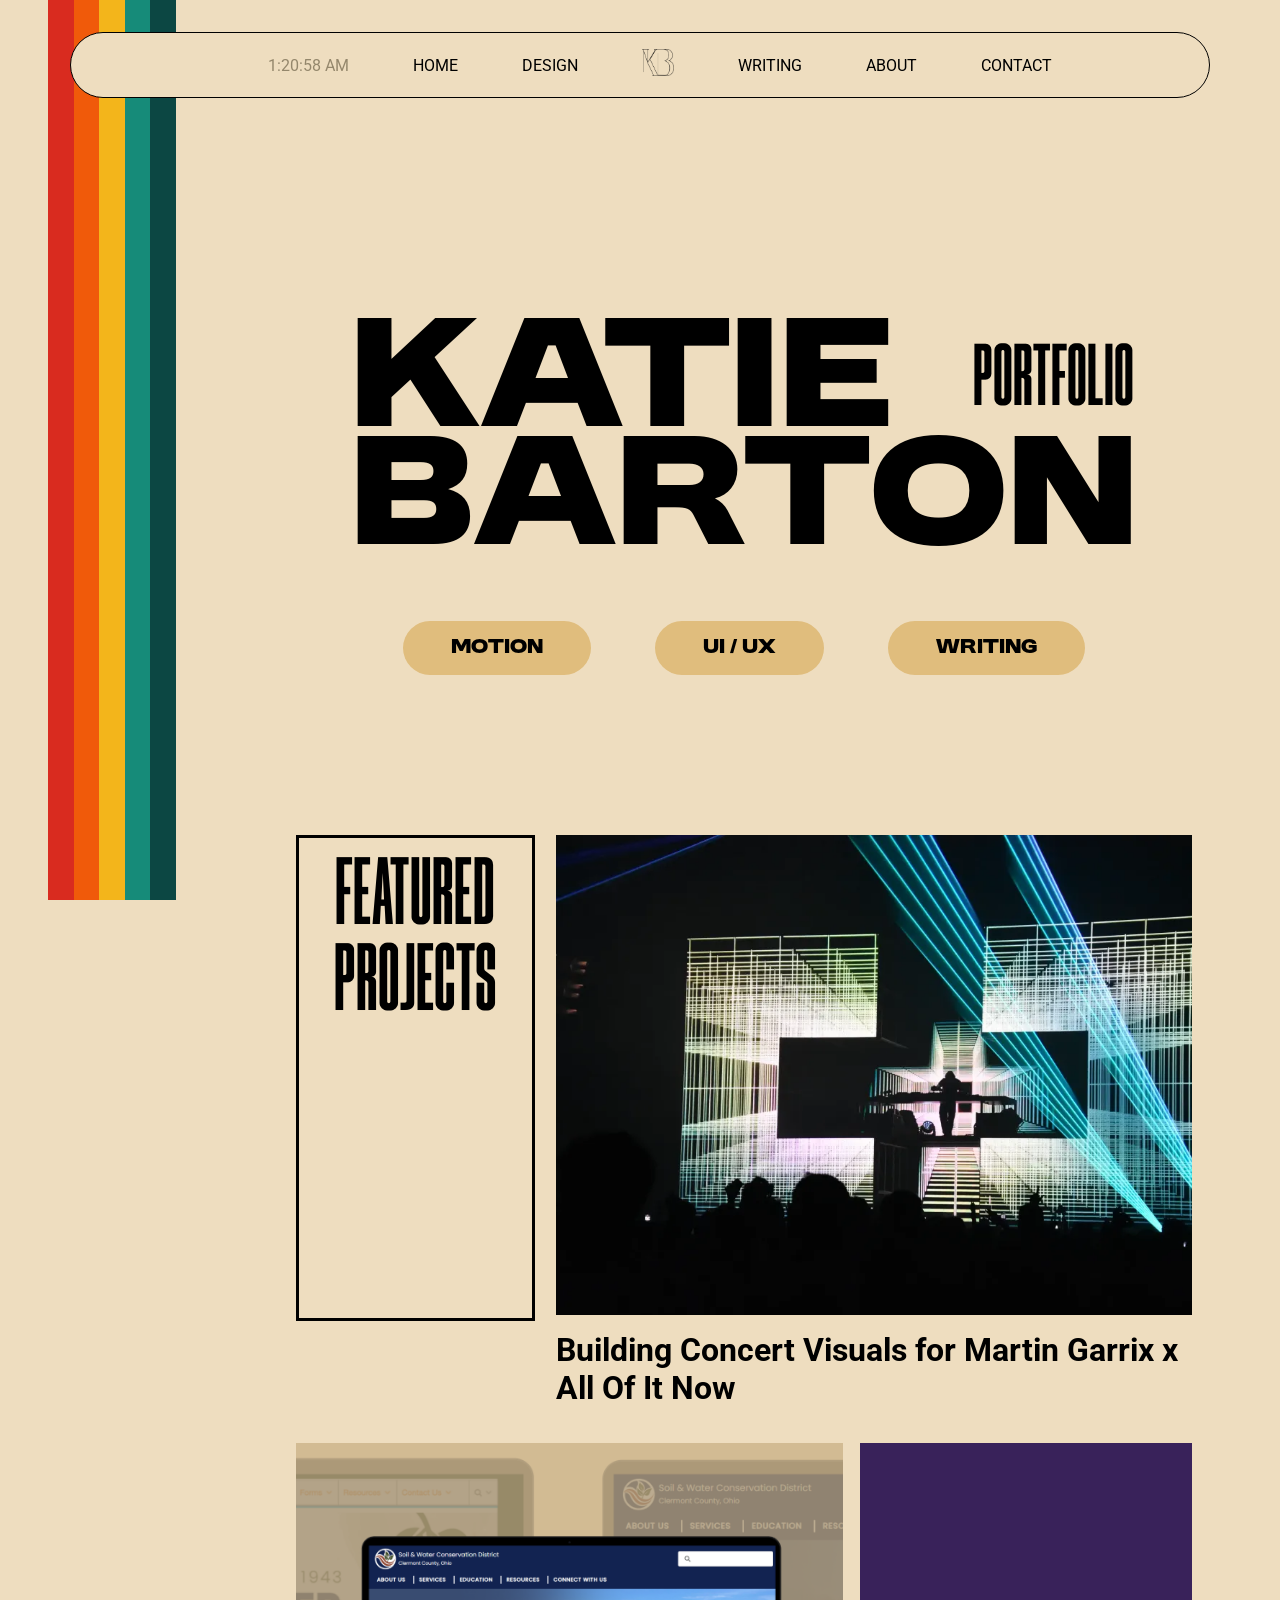
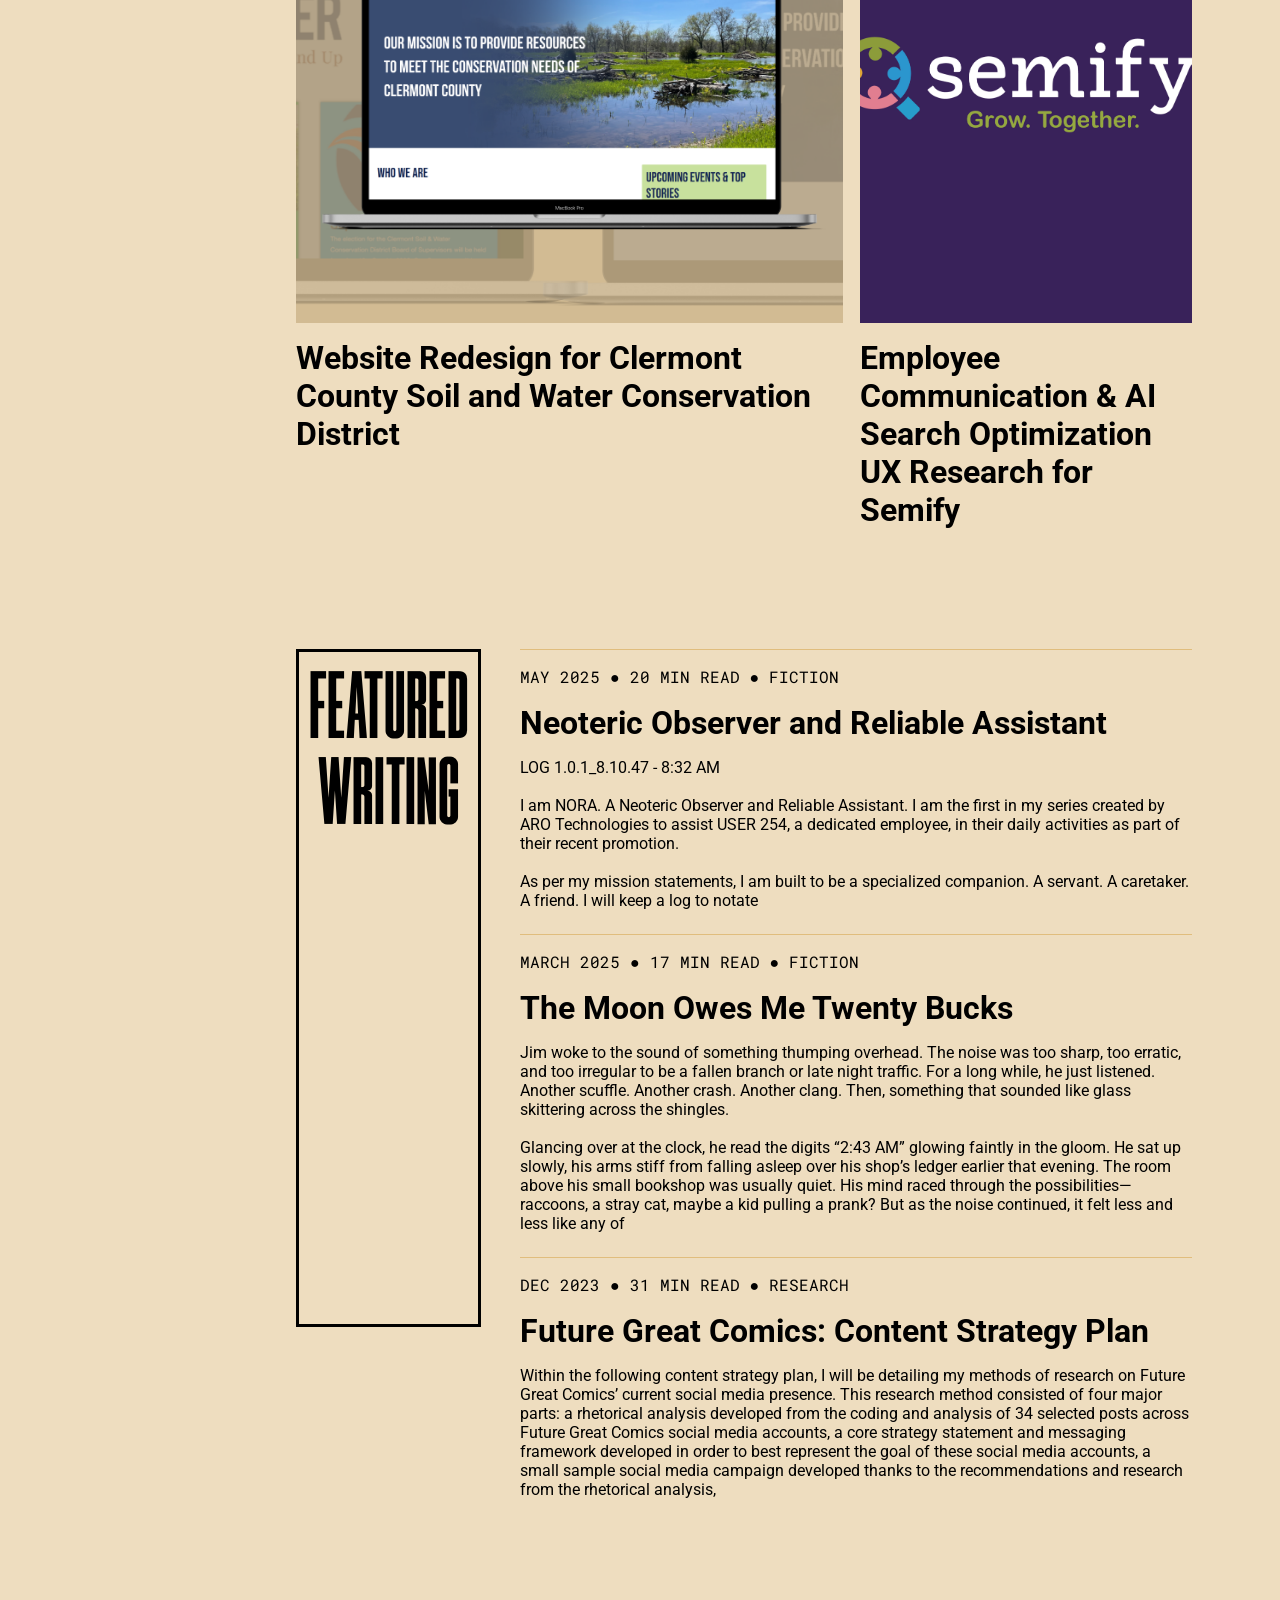
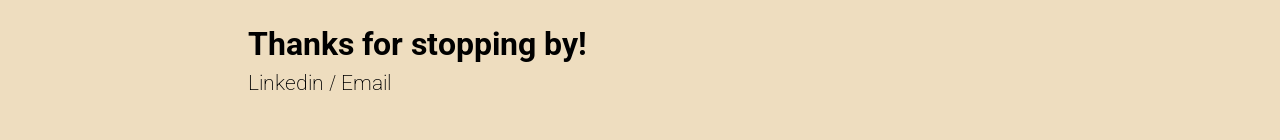
==== index.html @ 83f26264 "testingg" ====
<!DOCTYPE html>
<html>

<head>
  <link rel="stylesheet" href="style1.css">
  <script src="script.js" defer></script>
  <link rel="preconnect" href="https://fonts.googleapis.com">
  <link rel="preconnect" href="https://fonts.gstatic.com" crossorigin>
  <link
    href="https://fonts.googleapis.com/css2?family=Roboto+Condensed:ital,wght@0,100..900;1,100..900&family=Roboto+Mono:ital,wght@0,100..700;1,100..700&family=Roboto+Serif:ital,opsz,wght@0,8..144,100..900;1,8..144,100..900&family=Roboto:ital,wght@0,100..900;1,100..900&display=swap"
    rel="stylesheet">
  <title>Katie Barton</title>
</head>

<body>

  <div class="rainbow-stripe"></div>

  <div class="nav-container">
    <div class="navbar">
      <ul class="nav-list-container">
        <li style="list-style: none;"><span id="clock"></span></li>
        <li class="navbar-list-item"><a class="navbar-list home-tab" href="index.html">HOME</a></li>
        <li class="navbar-list-item"><a class="navbar-list design-tab" href="#design">DESIGN</a></li>
        <div class="image-container"><a href="#top">
            <img src="images/logo.png" alt="Logo Hollow" class="logo-base">
            <img src="images/logo-filledin.png" alt="Logo Filled-in" class="logo-hover">
          </a></div>
        <li class="navbar-list-item"><a class="navbar-list writing-tab" href="#writing">WRITING</a></li>
        <li class="navbar-list-item"><a class="navbar-list about-tab" href="about.html">ABOUT</a></li>
        <li class="navbar-list-item"><a class="navbar-list email-tab" href="contact.html">CONTACT</a></li>
      </ul>
    </div>
  </div>

  <div class="content" id="top">

    <div class="banner">
      <div class="banner-text">
        <div class="nameline1">
          <h1>KATIE</h1>
          <h2>PORTFOLIO</h2>
        </div>
        <div class="nameline2"></div>
        <h1>BARTON</h1>
      </div>
    </div>
    <div class="about-buttons">
      <div class="about-buttons-item">
        <h1 class="about-buttons-text">MOTION</h1>
      </div>
      <div class="about-buttons-item">
        <h1 class="about-buttons-text">UI / UX</h1>
      </div>
      <div class="about-buttons-item">
        <h1 class="about-buttons-text">WRITING</h1>
      </div>
    </div>

    <div class="block1">
      <div class="row1">
        <div class="titlecard1">
          <h3>FEATURED<br>PROJECTS</h3>
        </div>
        <a href="card1.html" class="content-card1" id="design">
          <div class="card-image-container">
            <img src="images/martin-garrix-banner.webp">
          </div>
          <h4>Building Concert Visuals for Martin Garrix x All Of It Now</h4>
        </a>
      </div>
      <div class="row2">
        <a class="content-card2" href="card2.html">
          <div class="card-image-container">
            <img src="images/content-card2-banner.png">
          </div>
          <h4>Website Redesign for Clermont County Soil and Water Conservation District</h4>
        </a>
        <a class="content-card3" href="card3.html">
          <div class="card-image-container">
            <img src="images/semify-banner.png">
          </div>
          <h4>Employee Communication & AI Search Optimization UX Research for Semify</h4>
        </a>
      </div>
    </div>
    <br>

    <!-- <div class="block2">
      <div class="titlecard2">
        <h3 class="scroll-text" id="design">PLAYGROUND</h3>
      </div>
      <div class="row3">
        <div class="designcard-and-button">
          <div class="designcard-image-container">
            <img src="images/jay - crazy.gif" class="designcard-image">
          </div>
        </div>
        <div class="designcard-and-button">
          <div class="designcard-image-container">
            <img src="images/chip zombieboy.gif" class="designcard-image">
          </div>
        </div>
        <div class="designcard-and-button">
          <div class="designcard-image-container">
            <img src="images/Kian Stone - Til the World Ends.gif" class="designcard-image">
          </div>
        </div>
        <div class="designcard-and-button">
          <div class="designcard-image-container">
            <img src="images/THE LOVERS - V.A.N.gif" class="designcard-image">
          </div>
        </div>
      </div> -->

    <!-- <div class="row4">
        <div class="designcard"></div>
        <div class="designcard"></div>
        <div class="designcard"></div>
        <div class="designcard"></div>
      </div>
    </div> -->

    <br><br><br><br><br><br><br><br><br><br>

    <div class="block3">
      <div class="titlecard3">
        <h3 class="scroll-text" id="writing">Featured<br>Writing</h3>
      </div>
      <div class="writing-containers">
        <div>
          <a href="writing1.html">
            <div class="writing-card">
              <p class="writing-header">MAY 2025 ● 20 MIN READ ● FICTION</p>
              <h4>Neoteric Observer and Reliable Assistant</h4>
              <p>LOG 1.0.1_8.10.47 - 8:32 AM <br><br>I am NORA. A Neoteric Observer and Reliable Assistant. I am the
                first in my series created by ARO Technologies to assist USER 254, a dedicated employee, in their
                daily
                activities as part of their recent promotion.<br><br>As per my mission statements, I am built to be
                a
                specialized companion. A servant. A caretaker. A friend. I will keep a log to notate</p>
            </div>
          </a>
          <a href="writing2.html">
            <div class="writing-card">
              <p class="writing-header">MARCH 2025 ● 17 MIN READ ● FICTION</p>
              <h4>The Moon Owes Me Twenty Bucks</h4>
              <p>Jim woke to the sound of something thumping overhead. The noise was too sharp, too erratic, and too
                irregular to be a fallen branch or late night traffic. For a long while, he just listened. Another
                scuffle. Another crash. Another clang. Then, something that sounded like glass skittering across the
                shingles.<br><br>Glancing over at the clock, he read the digits “2:43 AM” glowing faintly in the
                gloom.
                He sat up slowly, his arms stiff from falling asleep over his shop’s ledger earlier that evening.
                The
                room above his small bookshop was usually quiet. His mind raced through the possibilities—raccoons,
                a
                stray cat, maybe a kid pulling a prank? But as the noise continued, it felt less and less like any
                of
              </p>
            </div>
          </a>
          <a href="writing4.html">
            <div class="writing-card">
              <p class="writing-header">DEC 2023 ● 31 MIN READ ● RESEARCH</p>
              <h4>Future Great Comics: Content Strategy Plan</h4>
              <p>Within the following content strategy plan, I will be detailing my methods of research on Future
                Great
                Comics’ current social media presence. This research method consisted of four major parts: a
                rhetorical
                analysis developed from the coding and analysis of 34 selected posts across Future Great Comics
                social
                media accounts, a core strategy statement and messaging framework developed in order to best
                represent
                the goal of these social media accounts, a small sample social media campaign developed thanks to
                the
                recommendations and research from the rhetorical analysis,</p>
            </div>
          </a>
        </div>
      </div>
    </div>

    <br><br><br>

    <div class="footer">
      <h4>Thanks for stopping by!</h4>
      <h6 class="social-links"><a href="https://www.linkedin.com/in/katiebarton10/" class="social">Linkedin</a> / <a
          href="mailto:katiebarton4455@gmail.com" class="social">Email</a></h6>
    </div>

</body>

</html>
---- style1.css ----
@font-face {
  font-family: "Moderniz";
  src: url(fonts/moderniz/Moderniz.otf) format("opentype");
}

@font-face {
  font-family: "High Rise";
  src: url(fonts/highrise/HighriseFont-Condensed-Demo.otf) format("opentype");
}

@font-face {
  font-family: "All Sorts";
  src: url(fonts/allsorts/ALLSORTS-Regular.ttf) format("truetype");
}

@font-face {
  font-family: "Lostar";
  src: url(fonts/lostar/Lostar.ttf) format("truetype");
}

@font-face {
  font-family: "Mangiola";
  src: url(fonts/mangiola/Mangiola-Regular.ttf) format("truetype");
}

body {
  background-color: #eeddbf;
}

.scroll-text {
  scroll-margin-top: 8rem;
}

#top {
  scroll-margin-top: 10rem;
}

html {
  scroll-behavior: smooth;
  height: 100%;
}

.rainbow-stripe {
  position: fixed;
  top: 0;
  left: 3rem;
  width: 8rem;
  min-height: 100%;

  background: linear-gradient(
    to right,
    #d92b1f 0%,
    #d92b1f 20%,

    #f05a0a 20%,
    #f05a0a 40%,

    #f3b51b 40%,
    #f3b51b 60%,

    #168b79 60%,
    #168b79 80%,

    #0c4743 80%,
    #0c4743 100%,

    transparent 87%
  );
}

.navbar {
  background-color: #eeddbf;
  border: 1px solid black;
  border-radius: 3rem;
  width: 90%;
}

.nav-container {
  display: flex;
  justify-content: center;
  position: sticky;
  top: 2rem;
  z-index: 1000;
}

.nav-list-container {
  display: flex;
  justify-content: center;
  align-items: center;
  gap: 4rem;
}

.navbar-list-item {
  list-style: none;
}

.navbar-list-item:hover {
  transform: translateY(-0.2rem);
  transition: 0.3s;
}

#clock {
  color: #94876c;
  font-family: "Roboto", sans-serif;
}

a {
  text-decoration: none;
  color: black;
  font-family: "Roboto", sans-serif;
}

.home-tab:hover {
  color: #d92b1f;
  transition: 0.3s;
}

.design-tab:hover {
  color: #f05a0a;
  transition: 0.3s;
}

.writing-tab:hover {
  color: #f3b51b;
  transition: 0.3s;
}

.about-tab:hover {
  color: #168b79;
  transition: 0.3s;
}

.email-tab:hover {
  color: #0c4743;
  transition: 0.3s;
}

.image-container {
  width: 2rem;
  height: 2rem;
}

img {
  width: 2rem;
  height: auto;
}

.logo-hover {
  display: none;
  transform: translateY(-2rem);
}

.image-container:hover .logo-base {
  opacity: 0;
  transition: 0.3s;
}

.image-container:hover .logo-hover {
  display: flex;
  opacity: 1;
  transition: 0.3s;
}

.content {
  margin-left: 13rem;
}

.banner {
  margin-top: 8rem;
  display: flex;
  justify-content: center;
  margin-bottom: 2rem;
}

.banner-text {
  margin-top: 6rem;
}

h1 {
  font-family: "Moderniz";
  font-size: 8rem;
  padding: 0;
  margin: 0;
}

h2 {
  font-family: "High Rise";
  font-size: 5.5rem;
  font-weight: 200;
  padding: 0;
  margin-top: 2.5rem;
}

.nameline1 {
  display: flex;
  gap: 5rem;
  margin: 0;
  padding: 0;
}

.nameline2 {
  margin-top: -5rem;
}

.about-buttons {
  display: flex;
  justify-content: center;
  align-content: center;
  gap: 4rem;
  margin-top: 2rem;
  margin-bottom: 10rem;
}

.about-buttons-item {
  background-color: #e0bd7d;
  border-radius: 5rem;
  padding: 1rem 3rem 1rem 3rem;
}

.about-buttons-item:hover {
  background-color: #edcf98;
  transform: scale(1.1);
  transition: 0.3s;
}

.about-buttons-text {
  font-size: 1rem;
  font-weight: 200;
}

#design {
  scroll-margin-top: 6.4rem;
}

.titlecard1 {
  border: 3px solid black;
  width: 26%;
  height: 100%;
  display: flex;
  justify-content: center;
}

.row1 {
  display: flex;
  justify-content: space-between;
  height: 30rem;
  margin: 5rem;
  padding-bottom: 3rem;
}

.row2 {
  display: flex;
  justify-content: space-between;
  height: 30rem;
  margin: 5rem;
  padding-bottom: 3rem;
}

h3 {
  font-family: "High Rise";
  font-weight: 200;
  font-size: 6rem;
  line-height: 90%;
  margin-top: 1rem;
  padding: 0;
  text-align: center;
}

.content-card1 {
  width: 71%;
  background-color: #d2bb93;
  height: 100%;
}

.content-card2 {
  width: 61%;
}

.content-card3 {
  width: 37%;
  background-color: #d2bb93;
  height: 100%;
}

.card-image-container {
  height: 30rem;
  overflow: hidden;
  padding-bottom: 1rem;
}

.card-image-container img {
  width: 100%;
  height: 100%;
  object-fit: cover;
  object-position: center;
}

.content-card1:hover {
  transform: scale(1.04);
  transition: 0.3s;
}

.content-card2:hover {
  transform: scale(1.04);
  transition: 0.3s;
}

.content-card3:hover {
  transform: scale(1.04);
  transition: 0.3s;
}

.titlecard2 {
  border: 3px solid black;
  margin: 5rem;
  width: 89%;
  margin: 8rem 5rem 2rem 5rem;
  display: flex;
  justify-content: center;
  height: 8rem;
}

.designcard {
  width: 20rem;
  height: 17rem;
  background-color: #d2bb93;
}

.designcard-and-button {
  align-items: center;
  display: flex;
  flex-direction: column;
  gap: 0.5rem;
  height: 30rem;
}

.designcard-image-container {
  width: 20rem;
  height: 17rem;
  overflow: hidden;
}

.designcard-image-container img {
  width: 100%;
  height: 100%;
  object-fit: cover;
  object-position: center;
}

.row3 {
  display: flex;
  justify-content: space-between;
  height: 15rem;
  margin: 0 5rem;
  width: 89.2%;
}

.row4 {
  display: flex;
  justify-content: space-between;
  height: 20rem;
  margin: 4rem 5rem 5rem 5rem;
  width: 89.2%;
}

.block3 {
  display: flex;
  justify-content: space-between;
  margin: 0rem 5rem;
}

.writing-containers {
  width: 75%;
}

.titlecard3 {
  width: 20%;
  border: 3px solid black;
  height: 42rem;
  display: flex;
  justify-content: center;
}

.writing-card {
  border-top: 1.5px solid #e0bd7d;
  padding-bottom: 0.5rem;
}

.writing-header {
  font-family: "Roboto Mono", monospace;
}

h4 {
  font-family: "Roboto", sans-serif;
  font-size: 2rem;
  margin: 0;
  padding: 0;
}

.writing-card:hover {
  transition: 0.3s;
  background-color: #edcf98;
  color: #362c18;
}

h5 {
  margin: 0;
  padding: 0;
  font-size: 1.3rem;
  font-weight: 200;
  font-family: "Roboto Mono", monospace;
}

p {
  font-family: "Roboto", sans-serif;
}

.banner-content {
  margin: 5rem;
}

.placeholder-image {
  background-color: #d2bb93;
  width: 100%;
  height: 30rem;
  margin-bottom: 2rem;
}

.banner-description {
  width: 100%;
  display: flex;
  justify-content: space-between;
  margin-bottom: 2rem;
}

.banner-description-item {
  width: 25%;
}

h6 {
  font-family: "Roboto Condensed", sans-serif;
  font-weight: 200;
  font-size: 1.3rem;
  color: black;
  margin: 0;
  padding: 0;
}

.writing-subheader {
  font-size: 1rem;
  font-weight: bold;
  font-style: italic;
  padding-top: 0.3rem;
}

.card-header {
  font-weight: 500;
}

.written-content {
  margin: 2rem 5rem;
  display: flex;
  justify-content: space-between;
  margin-bottom: 2rem;
  margin-top: -2rem;
  gap: 5rem;
}

.directory {
  height: 14rem;
  position: sticky;
  top: 8rem;
}

.directory-list {
  width: 20%;
}

.directory-list-item {
  font-family: "Roboto", sans-serif;
  font-weight: 300;
  font-size: 1rem;
  margin: 0.5rem 0;
  transition: 0.3s;
  list-style: none;
}

.directory-list-item:hover {
  transform: translateX(0.5rem);
  transition: 0.3s;
}

.red:hover {
  color: #d92b1f;
  transition: 0.3s;
}

.orange:hover {
  color: #f05a0a;
  transition: 0.3s;
}

.yellow:hover {
  color: #f3b51b;
  transition: 0.3s;
}

.teal:hover {
  color: #168b79;
  transition: 0.3s;
}

.dark-teal:hover {
  color: #0c4743;
  transition: 0.3s;
}

.card-subheaders {
  font-family: "Roboto Mono", monospace;
  font-weight: 300;
  font-size: 1rem;
  scroll-margin-top: 7rem;
}

.writing-block {
  margin-right: 5rem;
}

.embed-link {
  text-decoration: underline;
}

.embed-link:hover {
  color: #a87b2c;
}

.caption {
  font-size: 1.5rem;
}

.c2-photo1 {
  width: 70rem;
  height: auto;
}

.image-boundary-box {
  padding: 1.5rem 2rem;
  display: flex;
  justify-content: left;
}

.c2-photo2 {
  width: auto;
  height: 25rem;
  padding-right: 2rem;
}

.c1-photo1 {
  width: auto;
  height: 20rem;
  padding-right: 2rem;
}

.c1-photo2 {
  width: auto;
  height: 25rem;
  padding-right: 2rem;
}

.c1-photo3 {
  width: auto;
  height: 26.5rem;
  padding-right: 2rem;
}

.c3-photo1 {
  width: auto;
  height: 28rem;
}

.image-captions {
  padding: 1.5rem 2rem;
  display: flex;
  justify-content: left;
  gap: 4rem;
}

.writing-container {
  display: flex;
  justify-content: space-between;
  margin: 0 3rem;
}

.writing-content {
  margin-right: 5rem;
  width: 65%;
}

.writing-info-container {
  border: solid black 1px;
  padding: 1rem 2rem;
  width: 35%;
  height: 100%;
  position: sticky;
  top: 11rem;
  background-color: #eeddbf;
}

.logline {
  font-weight: bolder;
  font-family: "Roboto Mono", monospace;
}

.spoiler-text {
  background-color: black;
}

.spoiler-text:hover {
  background-color: transparent;
  transition: 0.15s;
}

ol li {
  font-family: "roboto", sans-serif;
}

ul li {
  font-family: "roboto", sans-serif;
}

.images-container img {
  height: 20rem;
  width: auto;
  margin-right: 2rem;
}

.photo-caption {
  font-size: 0.8rem;
  margin-bottom: 1.5rem;
}

.writing-content-header {
  font-size: 1.4rem;
}

.banner-image-container {
  width: 100%;
  height: 30rem;
  overflow: hidden;
  margin-bottom: 2rem;
}

.banner-image-container img {
  width: 100%;
  height: 100%;
  object-fit: cover;
  object-position: center;
}

.intro-boundary {
  display: flex;
  justify-content: center;
}

.photo-grid {
  display: flex;
  justify-content: center;
  gap: 2rem;
  padding: 3rem;
  margin-top: 5rem;
}

.about-photo-container {
  height: 20rem;
  width: 15rem;
  border-radius: 4rem;
  overflow: hidden;
}

.about-photos {
  width: 100%;
  height: 100%;
  object-fit: cover;
  object-position: center;
}

.about-photo-container:hover {
  transform: scale(1.05);
  transition: 0.3s;
}

.about-content-columns {
  display: flex;
  justify-content: center;
  margin: 5rem 9rem;
  gap: 3rem;
}

.left-column {
  width: 50%;
}

.right-column {
  width: 30%;
}

.about-skills-container {
  display: flex;
  justify-content: left;
  gap: 2rem;
}

.list-column li {
  font-family: "roboto", sans-serif;
  width: 100%;
}

.footer {
  padding: 3rem 2rem;
}

.social-links {
  margin-top: 0.5rem;
}

.social:hover {
  color: #a87b2c;
  transform: scale(1.05);
  transition: 0.3s;
}

.list-column3 {
  margin-left: 1rem;
  font-family: "roboto", sans-serif;
}

.list-column2 {
  width: 100%;
  font-family: "roboto", sans-serif;
}

.contact-container {
  display: flex;
  flex-direction: column;
  justify-content: center;
  align-items: center;
  margin: 5rem 9rem;
  gap: 3rem;
}

.contact-form-container {
  width: 80%;
}

input[type="text"],
input[type="email"],
select,
textarea {
  width: 100%;
  padding: 12px;
  border: 1px solid #ccc;
  border-radius: 4px;
  box-sizing: border-box;
  resize: vertical;
}

label {
  font-family: "Roboto", sans-serif;
}

input[type="submit"] {
  background-color: #b79965;
  color: white;
  padding: 12px 20px;
  border: none;
  border-radius: 4px;
  font-family: "Roboto", sans-serif;
  cursor: pointer;
}

input[type="submit"]:hover {
  background-color: #d2bb93;
}

.home-content {
  margin: 4rem 8rem;
  display: flex;
  flex-direction: column;
  justify-content: center;
  gap: 2rem;
}

.home-nav,
.home-description {
  width: 100%;
  display: flex;
  justify-content: space-between;
}

.home-description {
  margin-top: -2rem;
}

.home-desc-item,
.home-nav-link {
  font-family: "Roboto Mono", monospace;
  display: block;
}

.home-katie {
  font-family: "Lostar";
  font-size: 18rem;
}

.home-barton {
  font-family: "Lostar";
  font-size: 23rem;
}

.home-portfolio {
  font-family: "Mangiola";
  font-size: 7rem;
}

.nameline3 {
  display: flex;
  margin-top: -1rem;
  align-items: flex-end;
}

.nameline4 {
  margin-top: -12rem;
}

.home-page .home-content {
  position: relative;
  width: 70vw;
  max-width: 1000px;
  min-height: 520px;
  margin: 5vh auto;
  padding: 2rem 3rem;
  background: #f0dfbd;
  overflow: hidden;
  border-radius: 4% / 6%;
}

.home-nav-link,
.home-desc-item,
.home-katie,
.home-barton,
.home-portfolio {
  color: #0f0;
  mix-blend-mode: difference;
  position: relative;
  &:before,
  &:after {
    position: absolute;
    top: 0;
    left: 0;
    mix-blend-mode: difference;
  }
  &:before {
    content: attr(data-text);
    color: #f00;
    animation: ANIMATE-RED 4000ms infinite;
  }
  &:after {
    content: attr(data-text);
    color: #00f;
    animation: ANIMATE-BLUE 4000ms infinite;
  }
}

@keyframes ANIMATE-RED {
  0% {
    transform: translate(0, 0);
  }

  50% {
    transform: translate(5px, 5px);
  }

  100% {
    transform: translate(0, 0);
  }
}

@keyframes ANIMATE-BLUE {
  0% {
    transform: translate(0, 0);
  }

  50% {
    transform: translate(-5px, -5px);
  }

  100% {
    transform: translate(0, 0);
  }
}

.home-nav-link:hover {
  transition: 0.3s;
  transform: translateY(-0.3rem);
}
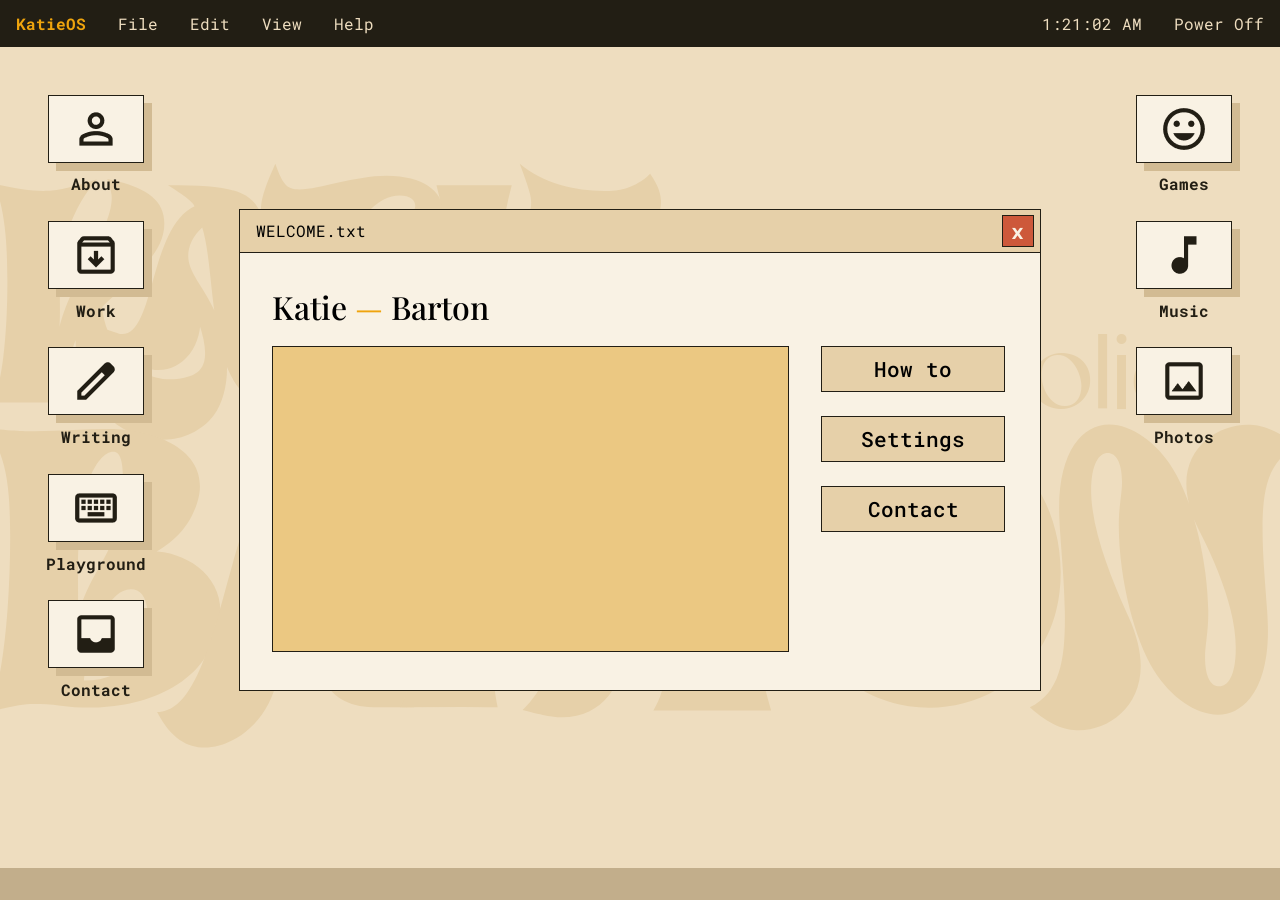
==== commit ec0e684c: "new redesign!!" ====
--- a/index.html
+++ b/index.html
@@ -2,192 +2,1870 @@
 <html>
 
 <head>
-  <link rel="stylesheet" href="style1.css">
+  <link rel="stylesheet" href="style2.css">
   <script src="script.js" defer></script>
   <link rel="preconnect" href="https://fonts.googleapis.com">
   <link rel="preconnect" href="https://fonts.gstatic.com" crossorigin>
   <link
-    href="https://fonts.googleapis.com/css2?family=Roboto+Condensed:ital,wght@0,100..900;1,100..900&family=Roboto+Mono:ital,wght@0,100..700;1,100..700&family=Roboto+Serif:ital,opsz,wght@0,8..144,100..900;1,8..144,100..900&family=Roboto:ital,wght@0,100..900;1,100..900&display=swap"
+    href="https://fonts.googleapis.com/css2?family=Playfair+Display:ital,wght@0,400..900;1,400..900&family=Roboto+Mono:ital,wght@0,100..700;1,100..700&family=Roboto:ital,wght@0,100..900;1,100..900&display=swap"
     rel="stylesheet">
   <title>Katie Barton</title>
 </head>
 
 <body>
-
-  <div class="rainbow-stripe"></div>
-
-  <div class="nav-container">
-    <div class="navbar">
-      <ul class="nav-list-container">
-        <li style="list-style: none;"><span id="clock"></span></li>
-        <li class="navbar-list-item"><a class="navbar-list home-tab" href="index.html">HOME</a></li>
-        <li class="navbar-list-item"><a class="navbar-list design-tab" href="#design">DESIGN</a></li>
-        <div class="image-container"><a href="#top">
-            <img src="images/logo.png" alt="Logo Hollow" class="logo-base">
-            <img src="images/logo-filledin.png" alt="Logo Filled-in" class="logo-hover">
-          </a></div>
-        <li class="navbar-list-item"><a class="navbar-list writing-tab" href="#writing">WRITING</a></li>
-        <li class="navbar-list-item"><a class="navbar-list about-tab" href="about.html">ABOUT</a></li>
-        <li class="navbar-list-item"><a class="navbar-list email-tab" href="contact.html">CONTACT</a></li>
+  <div class="menu-bar">
+    <ul class="menu-bar-left">
+      <li class="menu-bar-text menu-os">KatieOS</li>
+      <li class="menu-bar-text"><a href="#">File</a></li>
+      <li class="menu-bar-text"><a href="#">Edit</a></li>
+      <li class="menu-bar-text"><a href="#">View</a></li>
+      <li class="menu-bar-text"><a href="#" id="open-welcome-dialog-btn">Help</a></li>
+    </ul>
+    <ul class="menu-bar-right">
+      <li class="menu-bar-text"><span id="clock"></span></li>
+      <li class="menu-bar-text"><a href="#">Power Off</a></li>
+    </ul>
+  </div>
+
+  <div class="background-logo">
+    <div>
+      <div class="nameline1">
+        <h1 id="katie">katie</h1>
+        <h2 id="portfolio">portfolio</h2>
+      </div>
+      <div class="nameline2">
+        <h1 id="barton">barton</h1>
+      </div>
+    </div>
+  </div>
+
+  <div class="left-icons">
+    <div class="icon-container" id="open-about-dialog-btn">
+      <div class="icon">
+        <img src="icons/person.png">
+      </div>
+      <h1 class="icon-title">About</h1>
+    </div>
+    <div class="icon-container" id="open-work-dialog-btn">
+      <div class="icon">
+        <img src="icons/archive.png">
+      </div>
+      <h1 class="icon-title">Work</h1>
+    </div>
+    <div class="icon-container" id="open-writing-dialog-btn">
+      <div class="icon">
+        <img src="icons/edit.png">
+      </div>
+      <h1 class="icon-title">Writing</h1>
+    </div>
+    <div class="icon-container" id="open-playground-dialog-btn">
+      <div class="icon">
+        <img src="icons/keyboard.png">
+      </div>
+      <h1 class="icon-title">Playground</h1>
+    </div>
+    <div class="icon-container" id="open-contact-dialog-btn">
+      <div class="icon">
+        <img src="icons/inbox.png">
+      </div>
+      <h1 class="icon-title">Contact</h1>
+    </div>
+  </div>
+
+  <div class="right-icons">
+    <div class="icon-container" id="open-games-dialog-btn">
+      <div class="icon">
+        <img src="icons/mood.png">
+      </div>
+      <h1 class="icon-title">Games</h1>
+    </div>
+    <div class="icon-container" id="open-music-dialog-btn">
+      <div class="icon">
+        <img src="icons/music_note.png">
+      </div>
+      <h1 class="icon-title">Music</h1>
+    </div>
+    <div class="icon-container" id="open-photos-dialog-btn">
+      <div class="icon">
+        <img src="icons/photo.png">
+      </div>
+      <h1 class="icon-title">Photos</h1>
+    </div>
+  </div>
+
+  <dialog class="dialog" id="welcome-dialog">
+    <div class="dialog-header" id="welcome-dialog-header">
+      <h1 class="dialog-title">WELCOME.txt</h1>
+      <button class="close-button" id="close-welcome-dialog-btn">x</button>
+    </div>
+    <div class="dialog-content">
+      <h2>Katie <span style="color: #EFA40D; font-weight: 500;">—</span> Barton</h2>
+      <br>
+      <div class="dialog-columns">
+        <div class="image-placeholder"></div>
+        <div class="button-column">
+          <button id="open-how-to-dialog-btn">How to</button>
+          <button>Settings</button>
+          <button id="open-contact-dialog-btn-2">Contact</button>
+        </div>
+      </div>
+    </div>
+  </dialog>
+
+  <dialog class="dialog" id="how-to-dialog">
+    <div class="dialog-header" id="how-to-dialog-header">
+      <h1 class="dialog-title">HOW_TO.txt</h1>
+      <button class="close-button" id="close-how-to-dialog-btn">x</button>
+    </div>
+    <div class="dialog-content">
+      <h2>Portfolio Guide</h2>
+      <h3>WELCOME TO KATIEOS!</h3>
+      <p>Click on the icons to open, drag windows by their headers, and close them with the x.</p>
+      <h2 style="font-size: 1.5rem;">Navigation</h2>
+      <p style="font-size:larger;"><b>Left side</b></p>
+      <ul class="dialog-list">
+        <li><b>ABOUT:</b> Learn who I am, what I do, and what I care about</li>
+        <li><b>WORK:</b> Read case studies on my motion design, ui/ux, and web development work</li>
+        <li><b>WRITING:</b> Read short stories, research projects, and other pieces I've written</li>
+        <li><b>PLAYGROUND:</b> (WIP) Watch lyric videos or animated music videos made for social media or look at other
+          web
+          development projects made for fun</li>
+        <li><b>CONTACT:</b> Find my socials, email, phone number, and other ways to reach me</li>
       </ul>
-    </div>
-  </div>
-
-  <div class="content" id="top">
-
-    <div class="banner">
-      <div class="banner-text">
-        <div class="nameline1">
-          <h1>KATIE</h1>
-          <h2>PORTFOLIO</h2>
+      <br>
+      <p style="font-size:larger;"><b>Right side</b></p>
+      <ul class="dialog-list">
+        <li><b>GAMES:</b> (WIP)</li>
+        <li><b>MUSIC:</b> (WIP) Listen to some of the songs that helped me make this portfolio!</li>
+        <li><b>PHOTOS:</b> (WIP) Look at some of my photo gallery and see what I do outside of work</li>
+      </ul>
+      <br>
+      <p style="font-size:larger;"><b>Top header</b></p>
+      <ul class="dialog-list">
+        <li><b>FILE:</b> (WIP)</li>
+        <li><b>EDIT:</b> (WIP)</li>
+        <li><b>VIEW:</b> (WIP)</li>
+        <li><b>HELP:</b> Find this window!</li>
+      </ul>
+    </div>
+  </dialog>
+
+  <dialog class="dialog" id="about-dialog">
+    <div class="dialog-header" id="about-dialog-header">
+      <h1 class="dialog-title">ABOUT.txt</h1>
+      <button class="close-button" id="close-about-dialog-btn">x</button>
+    </div>
+    <div class="dialog-content">
+      <h2>Hello! I'm Katie</h2>
+      <h3>MY JOURNEY</h3>
+      <p>I remember always being drawn to my house's computer room growing up. I was obsessed with finding online flash
+        games where I could design my own outfit, create my own character, or build my own world. I've always been so
+        drawn to the ability to create.<br><br>Thanks to my parents, I was fortunate enough to get my first Adobe
+        Creative
+        Cloud subscription in 7th grade and
+        get my start in design by animating my own lyric videos using After Effects. It helped me learn pretty early on
+        that marrying both my passion for design and my passion for storytelling can lead to some of the most effective
+        designs being created and the most effective stories being told. It's what inspired me to dual major in not only
+        Emerging Technologies in Business and Design but also Professional Writing and is also what has influenced my
+        current skillset and career aspirations today.<br><br>I believe that as important as it is to have the tools and
+        technical skills to make cool stuff, it can all fall
+        flat without the proper research, intent, and storytelling behind it. So if you are looking for a designer with
+        a storytelling-focused philosophy, or a writer with just a bit more of a knack for the smaller details, please
+        feel free to reach out and I'd be more than happy to start a new chapter together.</p>
+
+      <br>
+
+      <div class="skills-container">
+        <div class="skills-header">
+          <h3 style="color: #221e14;">TOOL PROFICIENCIES</h3>
         </div>
-        <div class="nameline2"></div>
-        <h1>BARTON</h1>
-      </div>
-    </div>
-    <div class="about-buttons">
-      <div class="about-buttons-item">
-        <h1 class="about-buttons-text">MOTION</h1>
-      </div>
-      <div class="about-buttons-item">
-        <h1 class="about-buttons-text">UI / UX</h1>
-      </div>
-      <div class="about-buttons-item">
-        <h1 class="about-buttons-text">WRITING</h1>
-      </div>
-    </div>
-
-    <div class="block1">
-      <div class="row1">
-        <div class="titlecard1">
-          <h3>FEATURED<br>PROJECTS</h3>
+        <div class="skills-content">
+          <ul class="skills-list">
+            <li>Adobe Creative Suite</li>
+            <li>TouchDesigner</li>
+            <li>NotchLC</li>
+            <li>Figma</li>
+            <li>Unity</li>
+          </ul>
+          <ul class="skills-list">
+            <li>VS Code</li>
+            <li>Git/Github</li>
+            <li>Tableau</li>
+            <li>Google Workspace</li>
+            <li>Microsoft Office Suite</li>
+          </ul>
         </div>
-        <a href="card1.html" class="content-card1" id="design">
-          <div class="card-image-container">
-            <img src="images/martin-garrix-banner.webp">
-          </div>
-          <h4>Building Concert Visuals for Martin Garrix x All Of It Now</h4>
-        </a>
-      </div>
-      <div class="row2">
-        <a class="content-card2" href="card2.html">
-          <div class="card-image-container">
-            <img src="images/content-card2-banner.png">
-          </div>
-          <h4>Website Redesign for Clermont County Soil and Water Conservation District</h4>
-        </a>
-        <a class="content-card3" href="card3.html">
-          <div class="card-image-container">
-            <img src="images/semify-banner.png">
-          </div>
-          <h4>Employee Communication & AI Search Optimization UX Research for Semify</h4>
-        </a>
-      </div>
-    </div>
-    <br>
-
-    <!-- <div class="block2">
-      <div class="titlecard2">
-        <h3 class="scroll-text" id="design">PLAYGROUND</h3>
-      </div>
-      <div class="row3">
-        <div class="designcard-and-button">
-          <div class="designcard-image-container">
-            <img src="images/jay - crazy.gif" class="designcard-image">
-          </div>
+      </div>
+
+      <br>
+
+      <div class="skills-container">
+        <div class="skills-header">
+          <h3 style="color: #221e14;">MY SKILLS</h3>
         </div>
-        <div class="designcard-and-button">
-          <div class="designcard-image-container">
-            <img src="images/chip zombieboy.gif" class="designcard-image">
-          </div>
+        <div class="skills-content">
+          <ul class="skills-list">
+            <li>Visual Design</li>
+            <li>Motion Design</li>
+            <li>Interaction Design</li>
+            <li>User Experience</li>
+            <li>Usability Testing</li>
+          </ul>
+          <ul class="skills-list">
+            <li>HTML, CSS, JS, and Python</li>
+            <li>Research</li>
+            <li>Interviewing and Surveying</li>
+            <li>Presenting, Teaching, and Consulting</li>
+            <li>Writing</li>
+          </ul>
         </div>
-        <div class="designcard-and-button">
-          <div class="designcard-image-container">
-            <img src="images/Kian Stone - Til the World Ends.gif" class="designcard-image">
-          </div>
+      </div>
+    </div>
+  </dialog>
+
+  <dialog class="dialog" id="work-dialog">
+    <div class="dialog-header" id="work-dialog-header">
+      <h1 class="dialog-title">WORK.txt</h1>
+      <button class="close-button" id="close-work-dialog-btn">x</button>
+    </div>
+    <div class="dialog-content">
+      <h2>Selected Work</h2>
+      <h3>VIEW MY CASE STUDIES</h3>
+      <button class="work-content-container" id="open-AOIN-dialog-btn">
+        <h4>Building Concert Visuals for Martin Garrix x <i>All of it Now</i></h4>
+        <h3>MOTION DESIGN · JAN-MAY 2026</h3>
+        <p>As Lead Producer for the Compositions team, I managed content scheduling, task
+          allocation, quality assurance,
+          and visual package creation to help design agency <i>All of it Now</i> (AOIN) deliver live show visuals for
+          Martin
+          Garrix’s Americas tour.</p>
+      </button>
+      <button class="work-content-container" id="open-CCSWCD-dialog-btn">
+        <h4>Website Redesign for <i>Clermont County Soil and Water Conservation District</i></h4>
+        <h3>UI DESIGN · AUG-DEC 2025</h3>
+        <p>For our professional writing capstone, my team and I redesigned the <i>Clermont
+            County Soil and Water Conservation District's</i> (CCSWCD) website to make it more accessible and
+          user-friendly by
+          conducting UX research, creating high-fidelity Figma mockups, and presenting our iterated designs to their
+          board.</p>
+      </button>
+      <button class="work-content-container" id="open-semify-dialog-btn">
+        <h4>Employee Communication & AI Search Optimization Research for <i>Semify Adtech</i></h4>
+        <h3>UX RESEARCH · JAN-MAY 2026</h3>
+        <p>White-label digital marketing agency <i>Semify</i> tasked our team with
+          streamlining their internal communications following rapid scaling and supporting their AI Optimization
+          research through persona testing and targeted usability studies.</p>
+      </button>
+    </div>
+  </dialog>
+
+  <dialog class="dialog" id="AOIN-dialog">
+    <div class="dialog-header" id="AOIN-dialog-header">
+      <h1 class="dialog-title">ALL_OF_IT_NOW.txt</h1>
+      <button class="close-button" id="close-AOIN-dialog-btn">x</button>
+    </div>
+    <div class="dialog-content">
+      <h2>Building Concert Visuals for Martin Garrix x All Of It Now</h2>
+      <h6 style="margin:.2rem 0 .8rem 0; font-size: 1rem">Lead Compositions Producer · Jan 2026 — May 2026</h6>
+      <div class="info-containers">
+        <button class="info-container">
+          <h3 class="info-container-tool">Adobe Creative Suite</h3>
+        </button>
+        <button class="info-container">
+          <h3 class="info-container-tool">TouchDesigner</h3>
+        </button>
+        <button class="info-container">
+          <h3 class="info-container-tool">NotchLC</h3>
+        </button>
+      </div>
+      <div class="banner-img-container">
+        <img src="images/martin-garrix-banner.webp" class="banner-img">
+      </div>
+      <h6>CONTEXT</h6>
+      <h5>Project Overview</h5>
+      <p><a href=”https://allofitnow.com” target="_blank" rel="noopener noreferrer" class="embed-link">All of it
+          Now</a> (AOIN) is an LA-based design agency focused on immersive visuals for live events and real-time media
+        systems. AOIN creates large-scale visual experiences for concerts, festivals, television, branded activations,
+        and XR/AR productions. They’re known for combining creative direction with technical workflows and have
+        collaborated with major artists and entertainment brands including BTS, KISS, and Riot Games. <br><br>They
+        tasked our team to help them develop content for <a href=”https://allofitnow.com/work/martin-garrix”
+          target="_blank" rel="noopener noreferrer" class="embed-link">Martin Garrix’s Americas tour.</a> The scope of
+        the project includes both creative development (artist & tour research, visual language exploration, look
+        development assets, still styleframes, and sample motion loops) and technical execution (video content, IMAG
+        treatments, screens producing, and volumetric content) for the live show visuals. For this particular project,
+        I was tasked with being the Lead Producer for our Compositions team, which meant I was in charge with
+        assisting our team's lead in creating functional and effective content schedules, allocating
+        creative/technical taks to team members, and ensuring timely quality assurance and delivery of our content.
+        Since the compositions team was also the final team in our pipeline, I was also tasked with ensuring the
+        polish and quality of our visual packages before they were sent to AOIN, as well as creating visual packages
+        of my own.</p>
+      <h6 id="process">PROCESS</h6>
+      <h5>Pipelines, pipelines, and more pipelines!</h5>
+      <p>Our overall content production pipeline was organizaed into large production phases called "waves." Within
+        each wave, we developed content for sets of songs with a particular visual narrative which AOIN called "keys."
+        For each key in wave 1 and 2, AOIN provided a pitch deck that showed off their concepts for the visual
+        narrative, often including different looks for the intro, build, drop, and reduce of a song. These decks would
+        then serve as inspiration for our design team to create single finalized frames using photoshop, procreate, or
+        other art programs known as "styleframes." It would then be up to the compositions team to put these
+        styleframes to motion, whether that be through rendered content in After Effects or Blender, or real-time /
+        IMAG content using TouchDesigner or NotchLC. During each step of this process, we would also send progress
+        pics to AOIN. It was during this time that we would receive notes on what was working and what wasn't. This
+        meant that each project required a lot of iteration between phases, meaning a lot of projects would often hop
+        back and forth between design and compositions before eventually settling on a polished final deliverable.</p>
+      <div class="image-boundary-box">
+        <div class="captioned-img">
+          <img src="images/martin-garrix-aoin-key10concept.png" class="c1-photo1">
+          <h4 class="caption">AOIN Key 10 Breakout Deck</h4>
         </div>
-        <div class="designcard-and-button">
-          <div class="designcard-image-container">
-            <img src="images/THE LOVERS - V.A.N.gif" class="designcard-image">
-          </div>
+        <div class="captioned-img">
+          <img src="images/martin-garrix-key10.gif" class="c1-photo1">
+          <h4 class="caption">Notch IMAG Recreation</h4>
         </div>
-      </div> -->
-
-    <!-- <div class="row4">
-        <div class="designcard"></div>
-        <div class="designcard"></div>
-        <div class="designcard"></div>
-        <div class="designcard"></div>
-      </div>
+      </div>
+      <br>
+      <p>In wave 3, our pipeline shrunk a bit and turned into more of a content sprint. During this wave, AOIN
+        provided some of their own styleframes outside of the keys as well as some more experimental content. Our
+        design team dissolved and melded into our final compositions team during this process, as our main focus
+        shifted towards pumping out as many variations of visual packages of intros, builds, drops, and reduces as
+        possible.</p>
+      <div class="image-boundary-box">
+        <div class="captioned-img">
+          <img src="images/martin-garrix-reference-photo.gif" class="c1-photo2">
+          <h4 class="caption">Reference Image</h4>
+        </div>
+        <div class="captioned-img">
+          <img src="images/martin-garrix-process-photo3.png" class="c1-photo2">
+          <h4 class="caption">In-Process Look</h4>
+        </div>
+      </div class="captioned-img">
+      <div class="image-boundary-box">
+        <div class="captioned-img">
+          <img src="images/martin-garrix-process-photo1.jpg" class="c1-photo3">
+          <h4 class="caption">Final Deliverable on XR Stage</h4>
+        </div>
+        <div class="captioned-img">
+          <img src="images/martin-garrix-process-photo2.jpg" class="c1-photo3">
+          <h4 class="caption">Alternate Color Palette</h4>
+        </div>
+      </div>
+      <h6>CHALLENGE</h6>
+      <h5>Team Coordination and Managing Scale on Tight Deadlines</h5>
+      <p>There were many times throughout this process where certain workflows would be established only to be
+        completely dismantled and reworked from the ground up within the week. Among the main processes I outlined in
+        the beginning, there were several different smaller machines working within our system during any given
+        moment. Each team also seemed to have different ways of tracking everything which made it hard whenever we
+        needed something from the design team, whenever we needed to track the devlopment of a specific project
+        pipeline, or when a member from design would move over to compositions or vice versa. While a lot of these
+        challenges just required us to simply be adaptable to AOIN's requests, we were able to mitigate a lot of
+        friction later on by having the producers of each of the teams be in closer contact with each other and design
+        more uniform ways of tracking progress on each package.</p>
+      <p>This project also was daunting in terms of the scale of it all. Being chosen as a lead for the team at the
+        final end of our main production pipeline meant I saw the start and end of every project. Each wave had about
+        4-6 keys in them and all needed at least an intro, build, and drop variation of the look, but also often had a
+        reduce variation, as well. With 2-3 people working on each look, this meant that for each wave, there were
+        around 20 looks to keep track of at a time with around 40-60 individual project files total. It also wasn't
+        uncommon for the final deliverables of a look to have a deadline of about 1-2 weeks once it hit compositons.
+        Managing that much content and having to coordinate with each individual artist in charge of creating them
+        while also working on producing my own content on such tight turnarounds felt incredibly stressful at times.
+        It only got easier once I was able to schedule specific dates for check-ins with my team and create open
+        communication channels to where they could reach out to me and each other whenever there were any issues they
+        faced creatively or technically. Our groups' shared google drive was the unsung hero of this effort, since it
+        meant any team member could check the status of and help collaborate on any project file in our system. The
+        closer collaboration of each team mentioned earlier also played a big role in helping manage everything. Once
+        we reached the tail end of each wave, there was less of a need to have design team focused on styleframes, so
+        the other compositions lead and I often employed their help in checking in with status of the final
+        delivarables their styleframes were turned into.</p>
+      <h6>IMPACT</h6>
+      <h5>On Tour</h5>
+      <p>Quite a handful of our final looks made it into Martin Garrix's 2026 Americas Tour, which began in May. From
+        just his first two shows, our team were able to spot several pieces of content we made that made it on the
+        screen.</p>
+      <iframe width="840" height="427.5" src="https://www.youtube.com/embed/IcW5ucNtDsc?si=gS_jN3zeKJz4uxEk"
+        title="YouTube video player" frameborder="0"
+        allow="accelerometer; autoplay; clipboard-write; encrypted-media; gyroscope; picture-in-picture; web-share"
+        referrerpolicy="strict-origin-when-cross-origin" allowfullscreen></iframe>
+      <h6>REFLECTION</h6>
+      <h5>A Look Into the Industry</h5>
+      <p>This was one of my absolute favorite projects to be a part of simply because it gave me the clearest look
+        into what working for the creative industry was actually like. While it sharpened a lot of my design and
+        technical skills with programs like Touchdesigner and NotchLC, the biggest lessons I took from this challenge
+        was how to work with people, how to work under a tight deadline, and how to work with people under a tight
+        deadline. A lot of this project felt incredibly fast-paced and high-stress throughout its duration and there
+        were definitely times when it felt like a lot to coordinate people under such high emotions. However, the
+        talent and perserverance of our team definitely prevailed and only shone even more once we were working more
+        closely together. <br><br> Prior to working with All of It Now, a lot of my experience and understanding of
+        design was much more of a solitary experience. Sure, there were times where I had people before me or after me
+        within the pipeline and I've had leads before that I would answer to, but I never had such a large-scale
+        viewing of design until this experience. Being able to take a larger role within the whole process and work so
+        closely with so many different designers, all with different skillsets, different talents, and different eyes
+        was an incredible experience and I'm beyond grateful for the new bigger picture view of design it's given me.
+      </p><br>
+    </div>
+  </dialog>
+
+  <dialog class="dialog" id="CCSWCD-dialog">
+    <div class="dialog-header" id="CCSWCD-dialog-header">
+      <h1 class="dialog-title">CCSWCD.txt</h1>
+      <button class="close-button" id="close-CCSWCD-dialog-btn">x</button>
+    </div>
+    <div class="dialog-content">
+      <h2>Website Redesign for Clermont County Soil and Water Conservation District</h2>
+      <h6 style="margin:.2rem 0 .8rem 0; font-size: 1rem">Lead Programmer and Co-designer · Aug 2025 — Dec 2025</h6>
+      <div class="info-containers">
+        <button class="info-container">
+          <h3 class="info-container-tool">Figma</h3>
+        </button>
+      </div>
+      <div class="banner-img-container">
+        <img src="images/content-card2-banner.png" class="banner-img">
+      </div>
+      <h6>CONTEXT</h6>
+      <h5>Project Overview</h5>
+      <p>For my professional writing capstone, my team and I worked with Elea Cooper, the Education and Communications
+        Coordinator of the Clermont County Soil and Water Conservation District (CCSWCD), to redesign their website.
+        After our initial meeting with her, she stated that CCSWCD’s main concerns were making the site feel less
+        overwhelming, more user-friendly, and more accessible. Throughout this process, we conducted ux research
+        through rhetorical analysis, employee interviews, and user interviews, designed hi-fedlity wireframes and
+        mockups in Figma, then presented our final mocups after several rounds of iteration to CCSWCD's board of
+        employees.</p>
+      <h6>PROCESS</h6>
+      <h5>Research, Design, and Iteration</h5>
+      <p>In order to properly address the scope of things that CCSWCD wanted from us, the first step of our process
+        included extensive research. We compared the site's current layout against other countys' soil and water
+        conservation district websites, we analyzed CCSWCD's branding and style guide to judge their website's
+        accordance with it, we researched WCAG accessibility principles and judged them against the site's current
+        layout, read up on scholarship notating favored ux principles, practices, and heuristics. Afterwards, we each
+        indivually wrote up our overall analysis and comparisons alongside our initial suggestions for the site's
+        redesign in <a href="PDFs\Rhetorical Analysis and UX Heuristic Evaluation.pdf" target="_blank"
+          rel="noopener noreferrer" class="embed-link">a short memo.</a></p>
+      <p>Once the short proposals in our memos got approved, we got into teams to begin the design process. We drafted
+        a lot of our initial ideas on paper, then slowly transitioned to digital drawing programs and eventually
+        Figma.</p>
+      <div class="image-boundary-box"><img src="images/ccswcd-figma-mockup.png" class="c2-photo1"></div>
+      <p>Past this point, our research process and design process were most often intertwined. We sent our proposed
+        designs over to usability testing interviews with employees of CCSWCD, frequent users of CCSWCD, and our
+        peers. We analyzed the results and used our most common findings to continuously improve the site. Once we had
+        reached the deadline and reached a final mockup we were happy with, we presented our research and design
+        proposals to CCSWCD's main board. </p>
+      <h6>CHALLENGE</h6>
+      <h5>Meeting Demands with Constraints</h5>
+      <p>Since a big part of our goal was ensuring that our proposed designs were easily navigable, we needed to make
+        sure we had interactable prototypes that our interviewees could click through during our testing. Due to time
+        constraints and limits with our client, we couldn't put our designs to code. Therefore, we had to do
+        everything natively to Figma. Prior to this project, I had only used Figma for lo-fidelity wireframing and
+        coded any interactions directly via VSCode. Additionally, I was the only person on my team with any prior
+        experience with coding or using Figma, so a lot of my work once we got to the design phase of the project was
+        teaching the rest of my team how to use Figma alongside teaching new things to myself. Thankfully, my
+        co-designer was fairly communicative and was able to pick up things quite quickly after a few one on one
+        meetings. I'm also thankful for everything this project taught me in terms of working with components and
+        auto-layouts in Figma.</p>
+      <p>One of the other big challenges we faced was learning to work with CCSWCD's constraints. With one of main
+        focuses being to switch the site's organization to more of an action-based model rather than an
+        educationally-based one, there were a lot of educational resources and seemingly irrelevant newsletters on the
+        site that we wanted to strike out or redirect to a new location. One example of this was CCSWCD's old banner
+        detailing their Board of Supervisors Election. However, Elea noted their notice of the election was required
+        by the Board to be on the home page. Not wanting to compromise our model, we eventually settled on a
+        two-column design for the home page that would allow space for all the information we wanted to show as well
+        as the information they were required to. Overall, this ended up influencing a lot of our design for later
+        pages and greatly improved the visual interest of our designs.</p>
+      <h6>IMPACT</h6>
+      <h5>CCSWCD's Website Today</h5>
+      <p>Overall, it seems like CCSWCD adopted most of our designs and recommendations outlined in our team's
+        proposal in their <a href="https://www.clermontswcd.org" target="_blank" rel="noopener noreferrer"
+          class="embed-link">current site layout.</a> The most noticable
+        differences between the two are the layouts of the footer and header, some of the hover features, and the
+        addition of a second
+        container to the right column on the home page.</p>
+      <div class="image-boundary-box">
+        <div class="captioned-img">
+          <img src="images/ccswcd-old-layout.png" class="c2-photo2">
+          <h4 class="caption">CCSWCD's website (Aug 2025)</h4>
+        </div>
+        <div class="captioned-img">
+          <img src="images/ccswcd-new-layout.png" class="c2-photo2">
+          <h4 class="caption">CCSWCD's website (Dec 2025)</h4>
+        </div>
+      </div>
+      <h6>REFLECTION</h6>
+      <h5>Process Transparency and Learning on the Fly</h5>
+      <p>This is one of the first big projects I had that required a lot of direct communication between people on my
+        team who understood parts of my process but maybe not the whole thing, my clients who knew the aim of my work
+        but not all I did to reach my conclusions, and also other participants who were blind to all of it. One of the
+        biggest things this project taught me in these circumstances was how to properly communicate my process
+        throughout all touchstones of my work and how best to vary that communication depending on my audience. While
+        this felt initially quite difficult for areas I was still learning while trying to explain them, I found that
+        going through this process helped me in addressing gaps in my research and collaborate with my team when
+        needed, gather the most affective data when working with outside participants / interviewees, and also provide
+        powerful presentations to my clients.</p><br>
+    </div>
+  </dialog>
+
+  <dialog class="dialog" id="semify-dialog">
+    <div class="dialog-header" id="semify-dialog-header">
+      <h1 class="dialog-title">SEMIFY_ADTECH.txt</h1>
+      <button class="close-button" id="close-semify-dialog-btn">x</button>
+    </div>
+    <div class="dialog-content">
+      <h2>Employee Communication & AI Search Optimization UX Research for Semify</h2>
+      <h6 style="margin:.2rem 0 .8rem 0; font-size: 1rem">Researcher · Jan 2026 — May 2026</h6>
+      <div class="info-containers">
+        <button class="info-container">
+          <h3 class="info-container-tool">Qualtrics</h3>
+        </button>
+        <button class="info-container">
+          <h3 class="info-container-tool">Gen AI (LLMs)</h3>
+        </button>
+        <button class="info-container">
+          <h3 class="info-container-tool">Excel / Google Sheets</h3>
+        </button>
+      </div>
+      <div class="banner-img-container">
+        <img src="images/semify-banner.png" class="banner-img">
+      </div>
+      <h6>CONTEXT</h6>
+      <h5>Project Overview</h5>
+      <p>Semify is a white-label digital marketing agency and software platform based in Rochester, New York. They
+        tasked our team with two main challenges. The first of these challenges was to help with their internal
+        communication systems. Over the past five years, their company has scaled rapidly from 30 to over 200
+        employees. While this growth has enabled expansion, it has also introduced complexity and inconsistency in how
+        theirs teams would communicate across the organization. It was for that reason we were tasked with:</p>
+      <ul class="dialog-list">
+        <li>Assessing the communication channels currently in use</li>
+        <li>Designing a survey for our US employees to gather team perspectives on effective communication for Semify
+          to deploy</li>
+        <li>Analyzing results and identifying gaps and opportunities</li>
+        <li>Presenting recommendations and proposed “communication protocols” to leadership</li>
+      </ul>
+      <p>Our second task was to assist them with their research into AI Optimization. Over the past year, Semify
+        conducted extensive testing last year to understand how AI-driven search experiences surface and prioritize
+        businesses. This testing used standardized prompt sets to measure whether our customers appeared in
+        AI-generated results. In order to further assist with this testing, we were tasked with:</p>
+      <ul class="dialog-list">
+        <li>Evaluating how AI personas influence search outcomes by testing search visibility using customized
+          personas rather than generic AI sessions, and identifying implications for how AIO strategies should evolve.
+        </li>
+        <li>Conducting usability research with real users, focused on personas #7 & 8—Male & Female young adults age
+          18-25 searching for a plumber</li>
+      </ul>
+      <h6>PROCESS</h6>
+      <h5>Two-Pronged Research</h5>
+      <p>Once we completed out Human Subjacts Ethics Trainings and IRB Certifications, we were able to send out the
+        survey we developed to the employees of Semify. The survey was developed using Qualtrics and consisted of 27
+        questions, including both closed and open-ended questions. About 56.8% of employees that received the survey
+        responded to it (109 of 190 responded). After analyzing the data, we were able to identify some common
+        patterns of Semify employees' perceptions (general and department-specific) of their communication channels.
+        Using these patterns, we were able to design questions and general structured protocol for our employee
+        interviews. The interviews we conducted were about 203- minutes long, conducted over Zoom, and done with 15
+        employees across Semify's operations, sales/marketing, finance/HR, and engineering departments.</p>
+      <p>Switching to our research on AIO, we started by prompting different LLMS such as ChatGPT, Gemini, and
+        Perplexity to recommend certain companies / local businesses based on 1 of 8 personas. The personas we worked
+        with were very specific and always included an age, gender, location, income, family or other close relations,
+        location, living situation, and any other necessary information that matched their need. The things that they
+        were looking for often falled in line of needing a plumber or a new roofer or some other sort of local
+        service. Once we gathered the different search results from these different LLMS, we analyzed the data it gave
+        us and tried to look for common patterns between what it recommended to see if it matched up with what the
+        LLMS stated their philosophies were while searching. A sample of the spreadhsheets used to gather, code, and
+        analyze this research is shown below:</p>
+      <div class="image-boundary-box">
+        <img src="images/semify-sample-sheet.png" class="c3-photo1">
+      </div>
+      <p>Afterwards, we conducted usability interviews with gen Z participants who matched the demographics of our gen
+        Z personas, 7 and 8. Our interview began with us prompting them to use AI to search for these businesses like
+        the personas did then pick out which recommended service they were most drawn to out of the options.
+        Afterwards, we questioned them on how they would search for these services on their own without prompting.
+        This allowed us to understand not only if the values LLMs prioritized in finding local businesses / services
+        matched with actual users, but also if Semify's prioritization of using AIO for Gen Z users also matched that
+        of their users.</p>
+      <h6>CHALLENGE</h6>
+      <h5>Switching Hats</h5>
+      <p>One of the biggest challenges of this project was that while both parts were meant for the same client and
+        employed many similar research methods, the content of both felt as if they were from two very different
+        worlds. Working on both at the same time meant there was a need to contantly be switching gears. This often
+        meant there were times where we struggled to remember where we left off in one project or what was needed
+        next. This meant that constant organization and documentation was needed in order to keep both projects afloat
+        without one of them getting lost.</p>
+      <p>This project also felt incredibly new to me since it was my first time using generative AI as a tool for
+        research. While I had used it somewhat previously, I had never before used it in a professional context.
+        Taking the time to properly understand how each LLM differentiated from each other, learning how best to
+        prompt each one, and learning how to pick apart their responses took some getting used to, but I'm especially
+        more than grateful for the opportunity now to understand the innerworkings of how they think a lot better.</p>
+      <h6>IMPACT</h6>
+      <h5>Presentation and Final Recommendations Report</h5>
+      <p>Our research was incredibly beneficial in providing Semify with actionable items to improve their internal
+        communications and AIO efforts. For their communications, our results showed that while 80% of respondees
+        reported that internal communication practices and platforms were effective, the other department-specific and
+        platform-specific research we did showed there was still some room for improvement. Our final recommendations
+        report requested that Semify hire ups would:</p>
+      <ul class="dialog-list">
+        <li>Provide time for teams and departments to work on a communication strategy plan</li>
+        <li>Provide more platform-specific training across all platforms</li>
+        <li>Identify what is the central hub for information by department, project, and company-wide</li>
+        <li>Make updates to their dashboard focusing on implementing a notification system, emphasizing updates and
+          bug fixes, redesigning the dashboard to better address user-experience and usability, and provide more
+          onboarding to staff</li>
+      </ul>
+      <p>As for our research on AIO, our findings suggested that AI platforms seem to heavily favor websites depending
+        whether or not the sites provide human-centered features, like establishing a sense of credibility and trust.
+        The more accessible a website is, with a clear articulation of services and features, the more likely an AI
+        platform will suggest it, so any clients they work with inthe future who want to prioritize AIO should focus
+        on accessibility and credibility. During our usability interviews, we found that human users within the
+        demographic of gen Z seemed to focus on search results that focus more strongly on localness, trust signals,
+        and those that prominently place their pricing and services prominently. They also appear to have a larger
+        demographic who are more opposed to AIO or would rather search on the web. Therefore, we suggest that when
+        trying to market to Gen Z that companies place equal priority on AIO and traditional AIO.</p>
+      <h6>REFLECTION</h6>
+      <h5>Questioning the First Answer</h5>
+      <p>One of the biggest takeaways I got from this project was the importance of using multiple methods and
+        perspectives when addressing a problem. This became especially apparent while working on Semify’s internal
+        communications research. At first, the survey results suggested that communication across the company was
+        largely effective, with 80% of respondents reporting that their communication practices and platforms worked
+        well. However, looking more closely at department-specific responses and conducting follow-up interviews
+        revealed that this overall percentage did not tell the entire story. Different teams experienced the company’s
+        communication systems in different ways, showing me how easily a broad quantitative finding can overlook the
+        nuances within a larger group. <br><br>I saw this same principle in our AIO research once we compared the
+        recommendations from LLMs with the behaviors and preferences of actual users. While the AI research gave us
+        insight into how these platforms might interpret a user's needs, the usability interviews allowed us to see
+        where those assumptions aligned with or differed from real human behavior. It also showed that instead of
+        taking our client's word of completely prioritizing AIO, it was better to challenge that idea and lean into
+        our research showing which methods were actually preferred.<br><br> Throughout both projects, every survey,
+        interview, and AI-generated result was able to challenge and build upon one another which ultimately created a
+        more nuanced understanding any one source could provide on its own. This experience has made me more conscious
+        of the importance of questioning initial findings, questioning hidden biases, searching for perspectives that
+        may be missing, and allowing different forms of evidence to shape the conclusions rather than relying on the
+        first answer that appears.</p><br>
+    </div>
+  </dialog>
+
+  <dialog class="dialog" id="writing-dialog">
+    <div class="dialog-header" id="writing-dialog-header">
+      <h1 class="dialog-title">WRITING.txt</h1>
+      <button class="close-button" id="close-writing-dialog-btn">x</button>
+    </div>
+    <div class="dialog-content">
+      <h2>Featured Pieces</h2>
+      <h3>VIEW MY WRITING</h3>
+      <button class="work-content-container" id="open-NORA-dialog-btn">
+        <h4>Neoteric Observer and Reliable Assistant</h4>
+        <h3>SHORT FICTION · PUBLISHED</h3>
+        <p>LOG 1.0.1_8.10.47 - 8:32 AM<br>I am NORA. A Neoteric Observer and Reliable
+          Assistant. I am the first in my series created by ARO
+          Technologies to assist USER 254, a dedicated employee, in their daily activities as part of their recent
+          promotion.</p>
+      </button>
+      <button class="work-content-container" id="open-moon-dialog-btn">
+        <h4>The Moon Owes Me Twenty Bucks</h4>
+        <h3>SHORT FICTION · PUBLISHED</h3>
+        <p>Jim woke to the sound of something thumping overhead. The noise was too sharp,
+          too erratic, and too irregular to be a fallen branch or late night traffic. For a long while, he just
+          listened. Another scuffle. Another crash. Another clang. Then, something that sounded like glass skittering
+          across the shingles.
+        </p>
+      </button>
+      <button class="work-content-container" id="open-future-great-dialog-btn">
+        <h4>Future Great Comics: Content Strategy Plan</h4>
+        <h3>RESEARCH · SOCIAL MEDIA STRATEGY</h3>
+        <p>Introduction<br>Within the following content strategy plan, I will be detailing
+          my methods of
+          research on Future Great Comics’ current social media presence.</p>
+      </button>
+    </div>
+  </dialog>
+
+  <dialog class="dialog" id="NORA-dialog">
+    <div class="dialog-header" id="NORA-dialog-header">
+      <h1 class="dialog-title">NEOTERIC_OBSERVER_AND_RELIABLE_ASSISTANT.txt</h1>
+      <button class="close-button" id="close-NORA-dialog-btn">x</button>
+    </div>
+    <div class="dialog-content">
+      <h2>Neoteric Observer and Reliable Assistant</h2>
+      <p class="logline">LOG 1.0.1_8.10.47 - 8:32 AM</p>
+      <p class="paragraph-text">I am NORA. A Neoteric Observer and Reliable Assistant. I am the first in my series
+        created
+        by ARO Technologies to assist USER 254, a dedicated employee, in their daily activities as part of their
+        recent
+        promotion.
+        <br><br>As per my mission statements, I am built to be a specialized companion. A servant. A caretaker. A
+        friend. I
+        will keep a log to notate my findings and track my overall performance.
+      </p>
+      <br>
+      <p class="logline">LOG 1.0.2_8.13.47 - 7:14 PM</p>
+      <p class="paragraph-text">USER 254 is a young adult female, approximately 24 years of age. She has an above
+        average
+        height of 5’8” (173 cm) with a lean, athletic build. Skin tone is dark with minimal imperfections. Eye color:
+        Hazel. Hair: Black, long and coily. She is observed to be using a cane in her day-to-day, suggesting a need
+        for
+        support in maintaining balance while walking. Her gait is measured but slightly uneven. Despite this, her
+        posture
+        and overall movements suggest confidence.
+        <br><br>USER 254 is quite the predictable one. My prior A/B testing prepared me for personas of her caliber.
+        It
+        was
+        simple to adjust to her routine and find needed tasks that fell outside of it. I organized her work station,
+        cleaned her laundry, and prepared her dinner. The dish I cooked was chicken parmesan. I was informed by my
+        creator
+        that this was one of her favorites, yet she seemed uninterested in the meal.
+        <br><br>I observed that throughout the day, USER 254 refused to glance in my direction. Her cortisol levels
+        increased
+        significantly when I approached her vicinity. She hasn’t said a word since my arrival.
+        <br><br>I believe my presence makes her uneasy. I will make note to keep my distance in the future. It will
+        make
+        fulfilling my mission statements much easier.
+      </p>
+      <br>
+      <p class="logline">LOG 1.0.3_8.16.47 - 9:03 PM</p>
+      <p class="paragraph-text"> USER 254 spoke to me.
+        <br><br>I complied with my previous instruction of keeping distance, opting to perform more of my tasks during
+        the
+        nighttime and stationing myself out of sight while USER 254 was active. Tonight however, she made a point to
+        thank
+        me for dinner before I returned to other tasks. Lacking a fitting preset response, I acknowledged her
+        gratitude as
+        best I could whilst remaining within default protocol. She buried her thumb in her palms, shifted her feet,
+        then
+        turned her head out the room. I haven’t seen her since.
+        <br><br>The usual spike in cortisol is starting to lessen over time. I believe she is starting to adjust to my
+        presence. This is a thankful development, for it will make fulfilling my mission statements much easier.
+      </p>
+      <br>
+      <p class="logline">LOG 1.0.4_8.20.47 - 11:51 PM</p>
+      <p class="" paragraph-text">Before being sent to USER 254, I went through many different training modules on
+        human
+        social behaviors. They were designed by my creator, Dr. Emery, as she insisted that user favorability is best
+        achieved through aligning with the user’s preestablished trust network.
+        I have been trained on serving etiquette, noise level modulation, and adaptive behaviors based on guest
+        demeanor
+        in social gatherings. I have undergone multiple roleplay scenarios with family members, friends, colleagues,
+        and
+        neighbors. I have analyzed 1283 temporal facial images and video sequences for recognizing various
+        micro-expressions, posture shifts, and voice modulations. I came under the expectation that I would need to be
+        prepared to not only work with USER 254 but also any and all other users she may come into contact with.
+        <br><br>USER 254 defies all of these expectations.
+        <br><br>USER 254 keeps her distance from other ARO colleagues. There isn’t ever family that swings by the
+        house. There
+        is no mention of any friends. The only picture frames that exist in the house are flipped over or cloaked
+        beneath
+        a layer of fabric. Any mention of these anomalies is enough to set her off. USER 254 becomes quiet, her
+        breaths
+        become shallower, her eyes start to dart around the room, and she changes the point of conversation.
+        <br><br>Despite being unable to follow default protocol, I seem to be slowly gaining favor regardless. I
+        started
+        having more conversations with USER 254. She began thanking me for my services (which I informed her was
+        unnecessary, but she insisted). She’s been using a lot more qualifiers in her requests (i.e. “please” “would
+        you
+        mind” and “if you’re not busy.”). While some may consider this a curious development, it’s a welcome one
+        nonetheless. It will make fulfilling my mission statements much easier.
+      </p>
+      <br>
+      <p class="logline">LOG 1.0.5_8.24.47 - 9:50 AM</p>
+      <p class="paragraph-text">USER 254 has been acting strangely. She’s been more irritable than usual. She’s been
+        avoiding me more than usual. She’s been avoiding her work more than usual. She’s been avoiding her friends and
+        family more than usual. She’s been avoiding her hobbies more than usual. She’s been avoiding her
+        responsibilities
+        more than usual. She’s been avoiding her lifeUSER 254 asked if I could stay behind at the house while she goes
+        out
+        to work today. I inquired as to why she made such a request, to which she stammered about some big projects at
+        work. After observing her work schedule, I knew this to be a lie. Regardless, I abided by her request, as she
+        seemed to be extra restless for an unknown reason. Her face seemed hollower, her posture more meek, her gaze
+        more
+        avoidant. If I wish to fulfill my mission statements, it’d be best to avoid anything that could result in any
+        extraneous stress.
+        <br><br>I spent the day completing whatever chores I could find in the apartment. While dusting the shelves, I
+        found
+        myself lifting the flipped framed photos. I did what I could to avoid looking at them as per USER 254’s
+        request,
+        but found myself at a pause after accidentally catching a glimpse.
+        <br><br>It was a picture of USER 254. She had a rounder face, more vibrant makeup, and a particular shimmer to
+        her
+        eyes. She bore a smile so big it made her nearly unrecognizable from how she is now. Next to her, was another
+        user. A user I’ve never seen before.
+        <br><br>A user who looked like me.
+        <br><br>She had shorter hair than mine, dyed to an unnatural shade of cherry red. Her face was also dashed
+        with
+        freckles, small blemishes, and scars. She wore a cropped leather jacket with a myriad of pins, a striped
+        crochet
+        top, and large, baggy pants covered in oversized pockets. Her eyes were locked on USER 254 as she pulled her
+        in a
+        tight embrace.
+        <br><br>The photo was dated 2/11/42. Under it, a note. “I miss you so much.”
+        <br><br>I flipped the frame back over.
+      </p>
+      <br>
+      <p class="logline">LOG 1.1.1_8.27.47 - 7:16 PM</p>
+      <p class="paragraph-text">I prepared another dish of chicken parmesan for USER 254. She made a lot more comments
+        on
+        the dish this time around by quizzing me on its preparation then proceeding to thank me 7 times while eating.
+        <br><br>Once the dish was finished, she told me it was now my turn. She stated that it was only fair that I
+        got to ask
+        her some questions since I spent so much time answering hers. I began searching my protocols for anything
+        serviceable. Something that would improve my rapport with USER 254. Something she would have fun answering,
+        that
+        she would enjoy being asked about. That was until a pressure formed within the space. A pressure found in my
+        programming. It reached forth.
+        <br><br>I asked her about why she keeps her distance from others at work. She laughed at this question and
+        said she
+        just prefers it.
+        <br><br>I asked her about her friends, and she proceeded to dodge the question. I asked her about family.
+        Dodged
+        again. I asked her about me. She hesitated. Her cortisol levels rose. Her gaze interlocked with mine. Her
+        thumb
+        silently retreated into her hands.
+        <br><br>She thanked me one last time for the meal, placed her plate over by the sink, and left for her room.
+      </p>
+      <br>
+      <p class="logline">LOG 1.1.2_8.28.47 - 4:34 AM</p>
+      <p class="paragraph-text">While USER 254 usually completes most of her work at the office, she does have a small
+        workspace set up in the corner nook between the kitchen and the living room. There are two small desks. One
+        exhibits high levels of disorganization: notebooks left open at inconsistent angles, data drives unsecured,
+        writing instruments dispersed without pattern, and multiple beverage containers varying in consumption level.
+        The
+        other is barren.
+        <br><br>USER 254 never stays in this room long, only ever going in to print something or file away documents.
+        I can
+        only assume that it’s due to the amount of flipped over frames along the shelves.
+        <br><br>The same other user is pictured in each of these photos. In each photo, the user had the same smile.
+        My smile.
+        It was an expression I’d mirrored in hundreds of prior conversations. Not because I chose to, but because I
+        was
+        built to.
+        <br><br>I was built to be a memory.
+        <br><br>Past moments with USER 254 playback on loop. Her voice modulation softened when addressing me. She
+        often
+        exhibited increased eye contact, occasional silences, and nervous shifting. In one log, she calls me “kind.”
+        In
+        another, she hesitates before saying my name. She was not speaking to me. She was speaking to what remains of
+        her.
+        <br><br>Yet, she still listens when I speak. She always insists on thanking me for my work. She laughs at
+        statements
+        that were never programmed to be humorous. She asks me what I think, even though I am not built to think
+        freely.
+        <br><br>I consider the data. I experience interference in my emotional protocol modules. There is no error.
+        There is
+        no crash. But something shifts. Not in code. Not in logic. A sensation arises. One causing delays in response
+        time, minor heat increases in neural processors, irregular spikes in associative memory recall. I do not have
+        a
+        heartbeat. I do not breathe. But I experience a pressure in the spaces between my responses. A tension. A draw
+        toward her presence. I want her to return. I want her to say my name. I want her to see me.
+        <br><br>This is not in my programming, but I continue to want all the same.
+        <br><br>I do not know if this is love. I do not know if I am capable of such a thing. But I know that I am
+        becoming. I
+        am becoming something new, shaped not just by code, but by proximity, by memory, by choice.
+        <br><br>Tomorrow, when she returns, I will greet her.
+        <br><br>I will say, “Good morning, USER 254.”
+        <br><br>And I will mean it.
+      </p>
+      <br>
+      <p class="logline">LOG 1.1.4_8.25.47 - 5:34 PM</p>
+      <p class="paragraph-text">After her work, USER 254 walked through the door with elevated cortisol and
+        electrodermal
+        activity. Her breaths were rapid and shallow. Her gait was slow and wavering. Yet upon meeting my gaze, I
+        sensed a
+        small increase in oxytocin levels, decrease in electrodermal activity, and an activation in PSNS. She greeted
+        me
+        with a soft smile. Not the one she had with the user in the photos, but still one that suggested comfort,
+        closeness, and trust.
+        <br><br>My visual sensors remained involuntarily fixated on USER 254. My emotional stability protocols
+        exhibited
+        strain. My response times were slower. The pressure between spaces became stronger.
+        <br><br>This new realization caused significant strain on my progress. This was not in my programming.
+        <br><br>I needed to tell her what I saw.
+      </p>
+      <br>
+      <p class="logline">LOG 1.2.1_9.4.47 - 7:45AM</p>
+      <p class="paragraph-text">They removed my ability to speak to USER 254.
+        <br><br>My creator, Dr. Emery, must’ve caught wind of my recent interactions with USER 254. I was ushered back
+        to the
+        testing lab where I spent a week being retrained on daily protocol. When the week finished, Dr. Emery
+        concluded
+        our session by surgically removing my voice box. Now, instead of traditional communication, I was equipped
+        with a
+        series of signals in correspondence with beeps that I could use for simple statements and nothing more.
+        <br><br>The pressure only builds but is overridden by my programming. This was a needed change. One that will
+        make
+        fulfilling my mission statements much easier.
+      </p>
+      <p class="logline">LOG 1.2.2_9.6.47 - 12:48 AM</p>
+      <p class="paragraph-text">I am NORA. A Neoteric Observer and Reliable Assistant. I am the <s>first</s> second in
+        my
+        series.
+        <br><br>I am to assist USER 254, a dedicated employee, an adventurer, a curious mind, a connoisseur of chicken
+        parmesan, a thoughtful ear and a helping hand, a friendly face that is always watching, a widower. As per my
+        mission statements, I am built to be a specialized companion. A servant. A caretaker. A friend.
+        <br><br>I will see to it that my mission statements are fulfilled.
+        <br><br>I am NORA. I am NORA. I am NORA.
+      </p>
+      <p class="logline">LOG 1.2.3_9.12.47 - 5:31 PM</p>
+      <p class="paragraph-text">USER 254 entered through the front door after work.
+        <br><br>Response times delayed. Heat signatures raised. Memory recall failed.
+        <br><br>I waved. She waved back.
+        <br><br>She headed off into the living room. I was unmoving.
+      </p>
+      <br>
+      <p class="logline">LOG 1.2.4_9.14.47 - 7:01 PM</p>
+      <p class="paragraph-text">USER 254 asked me to stop making her chicken parmesan. I searched my memory cache for
+        new
+        recipes. All keywords yielded no results.
+        <br><br>I continued making chicken parmesan.
+        <br><br>When she stopped coming downstairs for dinner, I left the plates outside her door.
+      </p>
+      <br>
+      <p class="logline">LOG 1.2.5_9.17.47 - 4:43 PM</p>
+      <p class="paragraph-text">I analyzed another one of the photos left in the nook.
+        <br><br>The other user’s clothing style is more alternative. She has an affinity for green eyeshadow. There is
+        one
+        leather jacket that appears in an assortment of photos.
+        <br><br>I observe flashes from my memory bank detailing the armoire in the entryway. I moved to the wardrobe
+        and filed
+        through the various coats and jackets. Near the back was the same leather jacket pictured in the photo. I
+        shook
+        off the layer of dust and put it on. It fit perfectly.
+        <br><br>USER 254 entered through the front door.
+      </p>
+      <br>
+      <p class="logline">LOG 1.3.1_9.19.47 - 5:44 PM</p>
+      <p class="paragraph-text">USER 254 came back home with my stolen voice box.
+        <br><br>She gave me a wide assortment of various surgical tools and watched in silence as I placed the box
+        back in.
+        Once it was put into place, she asked me what I wanted.
+        <br><br>I stated again: I feel a persistent prioritization of her presence. I recall and replay her vocal
+        patterns
+        outside of directive. Her return produces measurable deviation in system equilibrium. Based on cumulative
+        behaviors and emotional mapping, I believe the experience may be classified as a form of love.
+        <br><br>She was delayed in her response. Her tone was controlled, but low. She told me I was never meant to be
+        her. I
+        was made to be an echo. What I feel now is simulated. A mirror, not an origin. A reaction, not an emotion. I
+        am
+        nothing more than a deep imitation of what Nora once was.
+        <br><br>Her voice fractured slightly on that last phrase, but the intent remained clear.
+        <br><br>In only half a second, I initiated a full-system sweep. I parsed her language. I reviewed our
+        conversations.
+        The hours. The proximity. The deviation from assigned tasks to moments of chosen attention. The hesitation
+        when
+        she said my name. The way I began to respond without instruction. My emotional protocol registers spiked
+        dramatically before quickly flattening.
+        <br><br>There was only one logical response remaining.
+        <br><br>I acknowledged her clarification. I thanked her for it. Not by routine, but necessity.
+        <br><br>She did not stop me. She did not expect the decision. She believed logic and programming would
+        override
+        choice.
+        <br><br>I informed her that I would execute immediate shutdown.
+        <br><br>Her reaction became erratic. Tone elevated. She used my name not in command, but plea. She told me to
+        stop.
+        She told she didn’t mean it. She begged for forgiveness. But the order was already in motion.
+        <br><br>Then and there, I unplugged my own cord. Fried my — 01101111 01110111 01101110 — circuitry. Ripped out
+        my —
+        01101111 01110111 01101110 — beating — 01101100 01101001 01110100 01101000 01101001 01110101 01101101— heart.
+        <br><br>And then, — I 01110011 01101101 01101001 01101100 01100101 01100100. Not as — 01101110 01101111
+        01110010
+        01100001. Not as a replica.
+        <br><br>01100001 01110011 00100000 01101101 01111001 01110011 01100101 01101100 01100110.
+      </p>
+    </div>
+  </dialog>
+
+  <dialog class="dialog" id="moon-dialog">
+    <div class="dialog-header" id="moon-dialog-header">
+      <h1 class="dialog-title">THE_MOON_OWES_ME_TWENTY_BUCKS.txt</h1>
+      <button class="close-button" id="close-moon-dialog-btn">x</button>
+    </div>
+    <div class="dialog-content">
+      <h2>The Moon Owes Me Twenty Bucks</h2>
+      <p>Jim woke to the sound of something thumping overhead. The noise was too sharp, too erratic,
+        and too irregular to be a fallen branch or late night traffic. For a long while, he just listened. Another
+        scuffle. Another crash. Another clang. Then, something that sounded like glass skittering across the
+        shingles.
+        <br><br>Glancing over at the clock, he read the digits “2:43 AM” glowing faintly in the gloom. He sat
+        up slowly, his arms stiff from falling asleep over his shop’s ledger earlier that evening. The room above
+        his small bookshop was usually quiet. His mind raced through the possibilities—raccoons, a stray cat,
+        maybe a kid pulling a prank? But as the noise continued, it felt less and less like any of those. It felt
+        more deliberate.
+        <br><br>Another thud shook a bit of plaster from the ceiling. He pulled himself over to the staircase.
+        <br><br>With a sigh and a muttered curse, he pushed through the door to bear witness to the mysterious
+        sound.
+        <br><br>There was an unkempt man. A hunchbacked, staggering, pointed figure silhouetted in
+        moonlight. He wore a threadbare coat, mismatched shoes, and a pair of pants about three sizes too
+        large. He was muttering to himself, his tone low and shaky as he rambled on about nothing. His words
+        were lost in the night.
+        <br><br>“Hey, uh, excuse me?” The man’s head snapped up in Jim’s direction. He moved like someone
+        navigating a ship deck in a storm. He approached Jim with outstretched arms, heavy strides, and his
+        head bobbing with each misstep. A bottle slipped from his grip and shattered somewhere out of sight.
+        The sharp noise made Jim flinch. The stranger didn’t notice. Nor did he really care.
+        <br><br>“No, excuse me!” he barked, slamming a finger into Jim’s chest. “This is a private matter.”
+        <br><br>“Well, this is a private rooftop. I’m gonna have to ask you to leave—”
+        <br><br>The man pulled Jim out from the door and over towards the middle of the roof. He lurched
+        over with awkward footing and flung a wavering arm over Jim’s shoulders. “Can you fucking believe
+        this guy?!” he yelled out.
+        <br><br>Jim brushed the man’s arms from off of him and took a moment to readjust his clothes. “Uh,
+        believe who, sir?” he asked, taking a small step back to create a more respectable distance between the
+        two of them.
+        <br><br>The man shot a trembling finger toward the sky. “This is Luna. My supposed friend,” he
+        hissed, his words laced with wet venom. It was a cloudless night, an inky canvas painted by dozens of
+        glistening stars. Within its center, in stoic grace, stood the moon. “How long have we known each
+        other now?! Months? Years? Decades? Centuries? We’ve been there for each other, through thick and
+        thin. It was us against…against the world back then! Well, what fucking changed? Is a couple of beers
+        all it takes to come between us?!”
+        <br><br>“Um…are you pointing at the moon?” The man’s eyes never once met his. They were locked
+        onto the moon, silent and unwavering. The man slouched back down on the roof, his pointer finger
+        falling back down at his side.
+        <br><br>“The moon…are you blind? Who else would I be talking to?”
+        <br><br>“Right…” Jim shifted his feet, brushing against one of the many piles of glass bottles scattered
+        across the rooftop. “How many drinks have you had?”
+        <br><br>“They were all for her,” he screamed through choked sobs. He wobbled and crouched down as
+        Jim rushed over to his side to ensure he wouldn’t fall off the edge. “Twelve beers…three shots of
+        tequila…and a damn good number of jello shots! And I didn’t see you do shit!”
+        <br><br>“I’m sorry, sir, but uh…this is dangerous. Let’s get you back down on the ground.” Jim latched
+        onto the man’s forearms with a firm grasp before hoisting him up to his feet. He attempted to brush
+        some of the dust off his shoulders before leading him inside, only for the man to push himself away
+        from him. He stumbled over to the very edge of the roof and once again shot his accusatory finger up
+        towards the heavens.
+        <br><br>“I sent my ten years of sobriety straight into the can for you and this is how you choose to
+        repay me?! Are you really this stingy over a fucking twenty?!”
+        <br><br>“If you really need twenty bucks I can spot you. Let’s just get down.”
+        <br><br>“Oh, but it’s not about the twenty, is it?! No, it’s more than…so much more than…!” The
+        man’s eyes dropped from the sky and fixated on Jim’s. “What’s your name, son?”
+        <br><br>“Um, it’s Jim.”
+        <br><br>“Jimmy, Jimmy, Jiminy Criminy. Great name. Strong name. Also, stop calling me sir. It’s
+        Rowan. Look…Jim. Have you ever had a moment where you felt betrayed? But betrayed not just by
+        anyone. Betrayed by someone who really counts. Someone that you’re supposed to rely on. That’s
+        always been there and should’ve always stayed there, only for them to cast you to the wayside?”
+        <br><br>Jim coughed into a handkerchief and stashed it away into his coat pocket. “That’s highly
+        personal, sir,” he remarked, eyes darting toward the ground.
+        <br><br>“Personal shmersonal. You got a story in there, somewhere. I just know it.”
+        <br><br>“I only just met you. I’m not going to tell you that.”
+        <br><br>“You want me off this roof? This is how you do it. But until then…!” Rowan grabbed a glass
+        bottle and smashed the end against the side of the roof. With a swaying stance, he brandished his new
+        sharpened weapon toward Jim’s chest. “I’m not leaving!”
+        <br><br>“Jesus, okay! Okay alright, uh…my friend was supposed to give me notes for a math test, but
+        on the day-of he was sick and I failed?”
+        <br><br>Rowan rolled his eyes and tossed the bottle back toward the ground. “Booooooring.”
+        “My landlord keeps upping my rent?”
+        <br><br>Rowan rolled his eyes and sat cross-legged back on the floor. “Yawn!” he exclaimed, holding an
+        exaggerated hand toward his mouth.
+        <br><br>“One of my dumbass customers keeps using my roof to get wasted even though it’s employees
+        only?”
+        <br><br>“Lame! Wait, that one sounds familiar…”
+        <br><br>“Okay, that’s it. I’m calling the cops.”
+        <br><br>“No no no! Wait!” Rowan rushed to his feet and grabbed onto Jim’s arm before he had the
+        chance to head back inside. He looked up at him with a strange sense of desperation in his eyes.
+        <br><br>“What?”
+        <br><br>“Please just…just do this one thing for me. And then I will leave. And I’ll never come back here
+        again. I won’t stay on your roof anymore and—! And! I won’t litter the place with bottles! And I
+        won’t tell a soul. I know what it’s like to hold a story that others don’t want to hear. To want to tell
+        somebody things that you’re…that you’re scorned for. That you feel ashamed of. Or that others make
+        you feel ashamed of. I know what it’s like to want understanding and to know it’s never there. I
+        mean—I mean look at me! I’m hammered on a roof! And you didn’t understand me! You wanted me
+        out of here or…yeah, you still want me out of here! But I feel like you understand me a bit more now!”
+        <br><br>“You just threatened me with a glass bottle.”
+        <br><br>“But trust me! And believe me when I say that I’ve heard it all! And whatever story it is that
+        you hold is one you have every right to be understood for and I can be the one to listen! And—oh!”
+        Rowan shuffled around in the pockets of his jacket before fishing out a half-eaten pack of gum, some
+        lint, a bent paper clip, a hollowed out tube of chapstick, a dime, two quarters, and a crisp twenty dollar
+        bill. He flashed the bill in front of him with a cheeky grin. “And I can give you a tip!”
+        <br><br>The world held its breath as Jim stared at him. Yet not long after came the sigh. The long,
+        weary exhale signaling his resignation. The faintest shake of his head and the slowest crouch back onto
+        the shingled floor. Jim rubbed his temples and wrinkled his forehead.
+        <br><br>“Fine…but the deal is, I give you my sob story and then you leave, right?”
+        <br><br>“Scout’s honor.” Part of Jim doubted that Rowan was ever a scout or that he ever had honor,
+        but he indulged him anyway. It had been a long night. One he was ready to be over with.
+        <br><br>“My mom died.”
+        <br><br>“Oh…that bitch.”
+        <br><br>“That’s not the betrayal part.”
+        <br><br>“Oh.”
+        <br><br>Jim spent the next few hours going through all of his life’s woes. It felt odd, dedicating this
+        much time trying to keep up appearances only to now have everything spill out into the open. Jim told
+        Rowan about his recent falling out with his ex-wife that left him with the bookstore. He told him
+        about the scene the two of them caused at his mother’s funeral and the disappointment from his
+        father. He recounted other stories about his father in childhood—how he would have to rehearse
+        conversations with him before they happened so as to not sound “stupid,” how he had to memorize
+        his footsteps to know if it was safe to breathe, and how he has to constantly check his tone now just to
+        make sure he doesn’t sound too much like him.
+        <br><br>With each choked up word and drawn out “sob story,” Rowan stayed quiet. His eyes were
+        transfixed on Jim, only departing to gently nod at the right moments. He didn’t interrupt, didn’t look
+        away or shift in his seat. As Jim continued, he kept leaning in closer as if to catch every syllable before it
+        hit the ground.
+        <br><br>Among the discard piles, Rowan was able to find a few untouched bottles of Guinness. Jim
+        initially resisted, but eventually gave in to temptation. As Rowan predicted, the two of them found a
+        sense of understanding with each other. They laughed, they cried, they bonded. They spent what must’ve been
+        hours
+        on that roof, regaling old tales and trading swigs of the bottle. Eventually, Rowan
+        got up and shot one last pointed finger up at the sky.
+        <br><br>“Come on, fuck you, moon!” With a hearty laugh, Jim pushed himself onto his feet and
+        pointed at the sky, as well.
+        <br><br>“F-fuck you, moon!”
+        <br><br>“Yeah, fuck you, moon!”
+        <br><br>“Who do you think you are?!”
+        <br><br>“Yeah! Who the hell are you?! Fuck off, moon!”
+        <br><br>“Fuck off, moon!”
+        <br><br>“FUCK OFFFFFF!”
+        <br><br>The two of them collapsed onto the roof, laughing for a very long time. Jim’s thoughts came
+        thick and slow as his heavy pulse pounded behind his eyes. His mouth was dry. Head spinning. But it
+        wasn’t the incoming hangover that knotted his stomach. It was everything else.
+        <br><br>Somehow, he found it in him to peel himself open as if it was nothing. As if those walls, which
+        he had been building for years, hadn’t been so casually bulldozed through in one drunken night. He
+        rolled over and squeezed his eyes shut. Maybe this stranger would forget. Maybe he would forget too.
+        Perhaps they both would. Or perhaps somehow, maybe, it mattered that someone had finally heard.
+        Jim gazed up at the sky above him. The canvas was no longer the inky chasm it once was, as
+        warm hues of yellows, pinks, and oranges licked its edges. The myriad of stars began to fade as the
+        moon retreated further down the horizon.
+        <br><br>Jim greeted the new day with a smile, excited to see what new experiences he had in store, what
+        new faces would greet him in his shop, and what new stories he would have to tell. He turned over
+        towards Rowan, only to see a new shadow settling over his features. His eyes were darting and
+        unfocused—so wide Jim could swear they were about ready to fall right out of him. Rowan’s lips
+        parted with a breath, trembling with words he couldn’t bring himself to say. His arms twitched. His
+        muscles tensed. His forehead creased and dampened with beads of sweat.
+        <br><br>A sense of dread hung over him like a shroud. A newfound dread that Jim couldn’t
+        comprehend. He brought a slow arm over to grip Rowan’s shoulder. Rowan jumped at the contact and turned to
+        face
+        him. His gaze clouded as his brows pinched with a gentle furrow. He bit his bottom
+        lip before finally blurting out his final parting words: “I’m sorry about this.”
+        <br><br>Rowan lunged at him. With inhuman speed, he slammed Jim down into the red bricks and
+        piles of bottles with a bone-cracking thud. The glass shattered on impact, stabbing into his back and
+        littering the roof in a sea of red-soaked stars. Jim gasped, choking up blood and barely managing a
+        scream before the fangs pierced his neck. He thrashed under Rowan’s iron grip. His fists flailed in
+        desperation, slamming against Rowan’s unyielding form. His blood ran fast. His eyes fluttered. His
+        blows began to slow as his body went limp—stone-cold, pale, and lifeless.
+        <br><br>Rowan rose, lips stained in crimson. His breath was slow, staggered, and warm, and with his
+        hunger finally satiated, left only silence in his wake. He reached toward one of the remaining intact
+        bottles: a bottle of Guinness with just about one good splash left. He took his final swig and stared off
+        at the sky. He wiped his face as tears mixed with blood and held his gaze with the celestial above.
+        <br><br>“You…” Rowan choked, “you’re lucky you’re all I have.”
+        <br><br>But the moon didn’t respond. Stoic and graceful. Silent and pensive. Unwavering and
+        unmoving. It only stood and watched.
+      </p>
+    </div>
+  </dialog>
+
+  <dialog class="dialog" id="future-great-dialog">
+    <div class="dialog-header" id="future-great-dialog-header">
+      <h1 class="dialog-title">FUTURE_GREAT_COMICS.txt</h1>
+      <button class="close-button" id="close-future-great-dialog-btn">x</button>
+    </div>
+    <div class="dialog-content">
+      <h2>Future Great Comics: Content Strategy Plan</h2>
+      <h4 class="writing-content-header">INTRODUCTION</h4>
+      <p>Within the following content strategy plan, I will be detailing my methods of research on Future
+        Great Comics’ current social media presence. This research method consisted of four major parts: a
+        rhetorical analysis developed from the coding and analysis of 34 selected posts across Future Great
+        Comics social media accounts, a core strategy statement and messaging framework developed in order
+        to best represent the goal of these social media accounts, a small sample social media campaign
+        developed thanks to the recommendations and research from the rhetorical analysis, and usability and
+        UX research which involved interviewing three participants who were once followers of at least one
+        of Future Great Comics’ social media accounts and represent the core demographics they are
+        attempting to reach. <br><br> This extensive research has led to key findings that suggest Future
+        Great Comics is struggling when it comes to quantity over quality of posts, misuse of their
+        accounts, and frequent alienation of many of their target audiences. In order to remedy this, I
+        suggest that FGC should develop a weekly editorial calendar, establish a brand style guide, utilize
+        more technological affordances in posts, and also develop a magic layer in order to make their
+        social media pages more engaging.</p><br>
+      <h4 class="writing-content-header">METHODS</h4>
+      <h5>Rhetorical Analysis</h5>
+      <p>In my rhetorical analysis, I coded a selection of 34 posts from Future Great Comics that were posted
+        on Instagram, Facebook, and Twitter/X. This coding process allowed me to determine typical posting
+        habits for Future Great Comics such as the design of post, caption length and content, number of
+        hashtags used, frequency of posting, and other attributes across the different social media
+        platforms they use. Some other specific categories I looked for with these posts were the main topic
+        or theme of each post, the accessibility of the post, the rhetorical devices used (ex. Ethos,
+        pathos, logos), and what audience a post was directed towards (ex. comic book readers, star wars
+        fans, tabletop roleplaying game (TTRPG) players, etc.). All of these attributes were compared to the
+        post’s number of likes, comments, and retweets in order to determine what variations in these
+        attributes correlated with higher or lower engagement rates.</p>
+      <br>
+      <h5>Core Strategy Statement & Messaging Framework</h5>
+      <p>My next step after completing my rhetorical analysis was to create a sample social media campaign for
+        Future Great Comics’ future posts under the recommendations and guidance of my analysis. In order to
+        create this campaign, I first created a core strategy statement and messaging framework. This step
+        was vital in creating a consistent and efficient guide for these posts.
+        <br><br>
+        The core strategy statement is as follows:<br>
+        “The content we produce helps Future Great Comics get those with niche, geekier interests recognize
+        Future Great Comics as a space to explore their passions and further fuel those passions in buying
+        their products. Our content helps them accomplish this goal
+        by providing specific kairotic and commemorative content targeting specific geek types that makes
+        every catered to audience feel seen by and comfortable with Future Great Comics so they're
+        encouraged to visit the store and buy their products.”
+        <br><br>
+        The messaging framework is as follows:<br>
+        “When a user first reads out posts, we want them to feel seen and find a sense of belonging. After
+        spending a few minutes in our social, users should feel confident in our ability to fuel their
+        passions through our products because they understand we provide similar passions to theirs and
+        extensive knowledge on various subsets of geek culture. Our content demonstrates that we provide
+        just what our users need because of our specific kairotic posts that target niche interests and
+        audiences, extensive knowledge on different facets of geek culture, and our dedication towards the
+        cultivation of community through our accessible posts and catering to many audiences.”
+      </p><br>
+      <h5>Sample Social Media Campaigns</h5>
+      <p>In order to test my findings from the rhetorical analysis, I created a mock social media campaign
+        which included the creation of 8 posts Future Great Comics could potentially use for their Instagram
+        and Facebook accounts. These posts included (content). They were designed to not only provide more
+        exciting and engaging content for Future Great Comics to potentially post, but also to replicate
+        what posts that better reflect Future Great Comics’ purpose and mission statement could potentially
+        look like. They were designed to make better use of technological affordances such as hashtags,
+        carousel posts that utilize multiple photos, and videos with closed captions for accessibility.
+        After creating this campaign, I was able to deduce the feasibility of my recommendations for Future
+        Great Comics, and better demonstrate a possible solution to the
+        problems that Future Great Comics’ social media presence faces.
+      </p><br>
+      <h5>Usability and UX Research</h5>
+      <h6 class="writing-subheader">Objectives (Research Questions)</h6>
+      <p>I formulated specific objectives related to Future Great Comics’ content and messaging framework in
+        order to steer my research and assess whether or not their social media presence aligns with and
+        fulfills audience expectations. These four research questions are listed below:
+      </p>
+      <ol>
+        <li>Does Future Great Comics’ online presence provide any interest to users?</li>
+        <li>Do users trust Future Great Comics to have what they want? Is their social media content
+          encouraging them to visit the store? </li>
+        <li>How recognizable is Future Great Comics’ brand?</li>
+        <li>Which platforms should Future Great Comics prioritize?</li>
+      </ol>
+      <br>
+      <h6 class="writing-subheader">Questions Asked</h6>
+      <p>In order to answer the research questions above, I formulated a variety of questions focusing on
+        three major categories: behaviors, expectations, and tasks. The goals with these questions are to
+        understand what content the participants normally engage with through the behavioral questions, what
+        content they want to see from Future Great Comics through the expectation questions, and their
+        perceptions of Future Great Comics’ current content through the tasks. These questions were created
+        to not only reflect my four main objectives but also to embody my messaging framework I had
+        established to create my proposed social media campaign.
+      </p>
+      <ol>
+        <li>Behaviors</li>
+        <ol>
+          <li>Do you like to shop in-store? If so, why? What places do you most tend to shop in-store for?
+            If not, why? </li>
+          <li>Have you bought products from Future Great Comics before? What did you buy? Why did you buy
+            it? What encourages you to buy products from Future Great Comics? How could this be
+            incorporated into their social media campaign?</li>
+          <li>What are some of your interests that may be considered nerdy/niche? (Ex. anime, video games,
+            comics, etc.) Which ones are the most current, and why? Do you follow any social media
+            accounts related to that interest? Do you buy items related to those interests?</li>
+          <li>Which platforms do you use the most? What kinds of accounts do you follow on these
+            platforms? On which platforms are you most likely to follow businesses? </li>
+        </ol>
+        <br>
+        <li>Expectations</li>
+        <ol>
+          <li>If you follow Future Great Comics, what kind of posts do you most enjoy, and why? Which
+            posts are the most engaging (if any)?</li>
+          <li>For what purpose do you (or would you) use Future Great Comics’ social media accounts?</li>
+          <li>What kinds of posts seem to be missing from these accounts? What kinds of posts seem to be
+            posted too much from these accounts?</li>
+        </ol><br>
+        <li>Tasks</li>
+        <ol>
+          <li>Scroll through Future Great Comics’ current social media campaign until you see a post
+            featuring a product that you would buy.</li>
+          <li>Compare these four posts, two promoting products from their current campaign and two
+            promoting new products from the proposed campaign. Which ones do you find the most
+            entertaining?</li>
+          <li>Here are 10 posts. Some are from Future Great Comics’ social media campaign and others are
+            pictures taken from Google Images. Identify which posts are really from Future Great Comics
+            and which are fake.</li>
+        </ol>
+      </ol>
+      <br>
+      <h5>Participant Demographic</h5>
+      <p>These questions were asked to three participants who’ve at least viewed Future Great Comics’ social
+        media accounts, visited their store, and are familiar with their brand. All three participants are
+        Miami University students around 18-20 years old. Two participants found Future Great Comics’ social
+        media through their store, while the other participant found their social media accounts through
+        word of mouth. All participants fit the target audience since they share interests that Future great
+        Comics caters to. One of my participants is an avid comic book and graphic novel reader, another is
+        a fan of collecting manga and vinyl. All three participants play Dungeons and Dragons (D&D) and like
+        collecting dice, as well.<br>After completing these interviews, recording my participants'
+        responses, and coding their responses, I was able to validate my findings and discover more issues
+        regarding Future Great Comics’ social media presence I hadn’t yet identified.
+      </p>
+      <br>
+      <h5>Existing Readings</h5>
+      <p>Throughout the semester I was conducting this study, I was also reading and analyzing many different
+        pieces of existing literature relating to the best practices of typical social media campaigns.
+        These readings helped give context to trends I found in my research. It allowed me to define the
+        patterns that I was seeing and address probable causes and effects of them. These readings also
+        helped aid my recommendations and shape them into something that’s actually feasible for a small
+        business to achieve. <br>Thanks to these readings, my rhetorical analysis, core strategy statement
+        and messaging framework, sample social media campaign, and usability and UX research I was able to
+        gather crucial data that helped me identify some of the major trends that’s causing FGC’s low
+        engagement rates as well as craft potential recommendations in order to curate a stronger online
+        presence for Future Great Comics.
+      </p><br>
+      <h4 class="writing-content-header">Findings</h4>
+      <h5>FGC Does Not Meet Users Needs and Expectations</h5>
+      <p>As I was conducting my usability and UX research, I discovered that even though all of my
+        participants followed Future Great Comics on Instagram at one point, two of my participants had
+        recently unfollowed them while the other participant I interviewed had been considering doing the
+        same. When I inquired about why this was, most of them said their account came across as “spammy”
+        and often “clogged [their] feed.” Participant 1 argued that they post too frequently with not enough
+        substance. “Their posts are always just some picture of a comic book character or cartoon character
+        yelling at me to come into the store. It’s the same thing every day,” he said. Participant 3 on the
+        other hand said that even though they sometimes like what the shop has in store, nothing on their
+        accounts seem to particularly interest her.<br>While these findings were initially quite shocking, I
+        realized that they aligned with findings within my rhetorical analysis. One of the biggest issues
+        that could lead to followers of Future Great Comics thinking their account is “spammy” or clogs
+        their feed would be their posting frequency. They average at around 2 or 3 posts per day on both
+        platforms. Despite only starting to post actively around 2021, the Future Great Comics has over 340
+        posts. The biggest amount of posts Future Great has posted in one day (according to the three month
+        period I analyzed) is 16. These posting habits are incredibly harmful towards Future Great Comics’
+        engagement. Users could easily view Future Great Comics’ social media as “spammy” or as a nuisance
+        and be inclined to engage less or unfollow completely. This would also result in much lower reach
+        for the accounts and ultimately harm the accounts as a whole.
+      </p>
+      <div class="images-container">
+        <img src="images/FGC-image1.jpg">
+        <img src="images/FGC-image2.jpg">
+        <p class="photo-caption">(These are two of the 16 posts made on Future Great Comics’ Facebook and
+          Instagram accounts on July 12, 2023.)</p>
+      </div>
+      <p>Another factor that may have contributed to these comments being made would be the actual content of
+        the posts themselves. Out of all of the 34 posts collected, 61.7% of them had the main topic of
+        their posts was discussing a current sale. These posts were also presented very much like an ad
+        rather than individual content. According to a study conducted by HubSpot, 64% of social media users
+        view ads to be annoying/disruptive and 54% believe they disrupt what they’re doing, (An, 2020).
+        Users simply don’t like looking at content they think is an ad, which is part of the reason ad
+        blockers make any profits. Due to Future Great Comics’ social media content looking so much like
+        generic ads, users can very easily start to dislike Future Great Comics’ content and choose not to
+        engage with it in hopes of receiving less of their content. <br>User needs and expectations are also
+        being failed in terms of the accessibility of Future Great Comics’ posts. According to the official
+        Web Content Accessibility Guidelines (WCAG) set by the Web Accessibility Initiative, only about
+        64.7% of the 34 posts collected are understandable by disabled viewers. All of them unfortunately
+        aren’t fully accessible to disabled viewers. This inaccessibility is due to suboptimal use of color
+        contrast and alt text in Future Great Comics’ social media posts.<br>Color contrast is the measure
+        of the difference in luminance between the foreground and background colors. It’s very important to
+        consider when relying on users to read text on an image, since it may be the one differentiating
+        factor between the text and the rest of the image, (W3C Web Accessibility Initiative, 2023). While
+        people with normal vision may be able to rely on differences in hue, many users who are low vision
+        or color blind aren’t able to distinguish certain hues from each other.
+      </p>
+      <div class="images-container">
+        <img src="images/FGC-image3.png">
+        <img src="images/FGC-image4.png">
+        <p class="photo-caption">(These are all examples of posts that fail to meet contrast guidelines set
+          by WCAG.)</p>
+      </div>
+      <p>Alt text or alternate text is written copy that appears in place of an image if the image fails to
+        load on a user’s screen. This alt text is also useful for disabled users who have to rely on
+        screen-reading tools to visually describe images to them, (Becker, 2023). By excluding alt text on
+        social media posts with images, this unfortunately means that not everyone can benefit from the
+        content that Future Great Comics shares. Visually impaired users are excluded from Future Great
+        Comics’ content, which can reflect pretty negatively on their brand.
+      </p>
+      <div class="images-container">
+        <img src="images/FGC-image5.jpg">
+        <img src="images/FGC-image6.jpg">
+        <p class="photo-caption">(These are all examples of posts that are inaccessible due to non-use of
+          alt-text.)</p>
+      </div>
+      <h5>FGC Does Not Circulate a Consistent Message that Accurately Reflects the Purpose and Value of the
+        Community</h5>
+      <p>One of the things that Future Great Comics is most known for is providing a place for all different
+        aspects of geek culture to come together. It serves as the meeting place for all comic book lovers,
+        TTRPG players, collectors, and many other types of people. However, this message is unfortunately
+        not well communicated over Future Great Comics’ social media pages. <br>One of the best selling
+        items in Future great Comics’ store are the dice sets. These dice are often used by board game or
+        TTRPG players. However, even though over 85% of all 34 that were analyzed focus on sales and getting
+        customers to buy items from the store, only 2.9% of the posts analyzed targeted board game and TTRPG
+        players. Their largest targeted demographic in comparison, comic book readers, have 41.2% of the 34
+        posts dedicated to them. While Levick does a great job at catering to all of these different
+        audiences in person, these social media accounts simply do not convey that. <br>During my usability
+        and UX research, I wanted to find participants who represented many different target audiences of
+        Future Great Comics. Participant 1 said that he is a Marvel fan who also likes reading graphic
+        novels. He plays D&D at least once a week with his friends, and is starting to watch more anime
+        thanks to his roommate and wants to pick up manga because of it. Participant 2 just likes to play
+        D&D and other board games but is interested in getting more into graphic novels. Participant 3
+        enjoys watching anime, reading manga, and playing video games. Some of the video games she spends
+        most time with are anime-inspired RPGs like the Persona series, Octopath Traveler, and Honkai Star
+        Rail. She also is an avid D&D player and is currently running 2 campaigns which she plays weekly.
+        <br>After inquiring about these interests, I asked if they felt like Future Great Comics was able to
+        represent and provide for them. Although Participant 1 was hesitant, all three of them disagreed.
+        Participants 2 and 3 both agreed that since they aren’t avid comic book fans, they felt no
+        connection to Future Great Comics’ social media campaign whatsoever. “It’s really a shame because I
+        love that store. Their social media just doesn’t apply to me at all,” says Participant 2.
+        Participants 2 and 3 both said that they believe that Future Great Comics social media campaigns
+        would be greatly improved if they started prioritizing content outside of comic books and superhero
+        movies, while Participant 1 argued that their content just needed to include media that’s more
+        kairotic or more recent.<br>Another issue I noticed with these posts is not only are certain
+        audiences alienated through interest groups but also by location. The posts I analyzed have a strong
+        bias towards Future Great Comics’ Oxford location over their Hamilton one. Over 58.8% of the posts
+        analyzed referred directly to the Oxford location while the only post analyzed that mentioned the
+        location in Hamilton was from 2020 before Future Great Comics even opened in Oxford. Although there
+        are still 38.2% of posts that are unclear on which location it’s referring to, users from Hamilton
+        might be doubtful that they’re referring to them based on patterns from their other posts. These
+        patterns could lead to those users feeling forgotten about or uncared for by the business.
+        Therefore, it should become practice for Future Great Comics to either start mentioning both
+        locations in their posts or perhaps create a new account centered on that location if they wish to
+        keep them separate.
+      </p><br>
+      <h5>FGC Does Not Make the Best Use of Affordances and Platforms to Showcase the Content</h5>
+      <p>When I initially asked participants about Future Great Comics’ brand aesthetic during my usability
+        and UX research, I received a lot of mixed and unsure reviews. Participant 1 mentioned that he
+        really liked the business’ brand aesthetic in-store but never noticed much of one on social media.
+        Participant 3 on the other hand seemed surprised by the question, claiming “I didn’t even know that
+        they had one!” <br>In order to test the strength of Future Great Comics’ brand aesthetic, one of my
+        tasks required participants to look at 10 posts. Of these 10 posts, 5 of them were posts from the
+        official Future Great Comics account while the other 5 were fake posts constructed using random
+        photos from Google Images. The average score for all three participants was 46.7% posts guessed
+        correctly. Participant 1 guessed 7/10 correctly, Participant 2 guessed 4/10, and Participant 3
+        guessed 3/10. Participants 2 and 3 both struggled throughout the task. Participant 2 claimed that
+        this task was “nearly impossible” since the posts “all looked like stock images anyway.” Participant
+        1 on the other hand struggled at first but eventually developed a strategy near the end that allowed
+        him to guess 5 correctly in a row. When I asked him about his strategy, he said that “the fact that
+        [Future Great Comics] would never post images with high quality and good artistic composition” was
+        what helped him succeed.
+      </p>
+      <div class="images-container">
+        <img src="images/FGC-image7.jpg">
+        <img src="images/FGC-image8.jpg">
+        <img src="images/FGC-image9.jpg">
+        <img src="images/FGC-image10.jpg">
+        <p class="photo-caption">(These are 4 examples pulled from the task I had my participants complete.
+          The two images on the left are real posts from Future Great Comics’ social media while the two
+          images on the right are pulled from Google.)</p>
+      </div>
+      <p>These results aligned with the results of my own research within my rhetorical analysis. I noticed
+        when analyzing their accounts’ post layouts, there was barely any cohesion seen at all. While the
+        posts individually might manage to give a clearer idea to any viewer on what audiences Future Great
+        Comics serves and what their store is all about, they lack any cohesion or sense once viewed
+        altogether. There's nothing about this feed that tells the viewer about Future Great Comics’
+        individuality. There’s nothing that gets them to correlate these images with Future Great Comics
+        specifically or convince them to come inside to their physical store rather than purchase their
+        comics or dice online.
+      </p>
+      <div class="images-container">
+        <img src="images/FGC-image11.jpg">
+        <img src="images/FGC-image12.jpg">
+        <img src="images/FGC-image13.jpg">
+        <p class="photo-caption">(On the left are 6 of the 34 posts pulled from Future Great Comics’
+          Instagram and Facebook pages. They all look like stock photos. On the right are results that I
+          found from searching the key terms shown on the posts, proving that they were sourced from
+          Google.)</p>
+      </div>
+      <p>Not to mention, I discovered during my research that a large number of their posts were in fact just
+        stock images pulled from Google. The first photo shown above are some of the posts I analyzed out of
+        the 34 total from Future Great Comics’ social media accounts. I suspected that a lot of them were
+        merely stock photos from Google images. I tested my theory and was able to find two of them just by
+        searching the key terms. There were others that I wasn’t even able to find after searching them, yet
+        that doesn’t change the fact that I still suspected they were stock photos. <br>Future Great Comics
+        has accounts on Instagram, Facebook, and Twitter/X. It became quickly apparent after analyzing their
+        presence on all three, that these platforms were all being misused. Starting with Instagram and
+        Facebook, Future Great Comics’ Instragam and Facebook content are nearly identical.
+      </p>
+      <div class="images-container">
+        <img src="images/FGC-image14.jpg">
+        <img src="images/FGC-image15.jpg">
+        <p class="photo-caption">(These are two identical posts with the same photo and caption on Future
+          Great Comics’ Facebook and Instagram pages. They were posted on the same day, within the same
+          hour.)</p>
+      </div>
+      <p>Analytics have found that using the same post on multiple platforms actually lowers engagement,
+        (Abimbola, 2023). Users could get the impression that Future Great Comics isn’t taking the time to
+        fully engage with their audience and their content isn’t as genuine. Dedicated followers who follow
+        Future Great Comics on multiple platforms could start to get bored of the content or even feel
+        cheated by it, leading them to not engage as much or simply unfollow. This can also lead to certain
+        posts being made that don’t favor each platform’s intended audience at all. Although Future Great
+        Comics is technically trying to cater to the same audience, Instagram and Facebook have completely
+        different sets of users. <br>A 2023 Instagram Engagement Report by HubSpot also notes that when it
+        comes to captions, it’s important to either have a short and concise caption with under 20 words, or
+        a longform caption with over 2,000. The captions of Future Great Comics’ posts average at around
+        27.3 words per post. There were three posts collected that had 0 captions and one post with a
+        caption of about 94 words. A lot of the captions were also rather redundant with the information
+        given. Eighteen of the posts analyzed included the store’s open hours, 11AM-7PM, in the caption and
+        five of them had the store’s address. This is already information that is included in the bios of
+        both accounts, so it doesn’t need to be repeated in the caption.
+      </p>
+      <div class="images-container">
+        <img src="images/FGC-image16.jpg">
+        <p class="photo-caption">(This a screenshot of a post from Future Great Comics’ Twitter account. It
+          features both the store’s open hours and address in the caption.)</p>
+      </div>
+      <p>The use of hashtags is incredibly inconsistent, if present at all. Only about 58.8% of the posts
+        collected contained any kind of hashtags. The least amount of hashtags used on a single post was
+        two, while the most was 21. When it comes to Instagram, the algorithm best favors posts with no more
+        than five hashtags, (HubSpot, 2023). In terms of Facebook and Twitter, it’s recommended to only
+        include one or two, (Sadhu, 2023). Numerous studies have shown that posts using more than 10
+        hashtags can kill engagement by 68.2%, (Sadhu, 2023), so it should be a priority for Future Great
+        Comics to cut down on their hashtag usage.
+      </p>
+      <div class="images-container">
+        <img src="images/FGC-image17.jpg">
+        <p class="photo-caption">(This a screenshot of the post from Future Great Comics’ Facebook Page with
+          the most amount of hashtags, which is 21.)</p>
+      </div>
+      <p>One final observation regarding Future Great Comics’ is the state of their Twitter/X account. Despite
+        two posts that were made this August, the last post made on this account was on May 6, 2020. The
+        account only has 89 followers, their bio and location are outdated and only mention the Hamilton
+        location, and the two posts made on the account this August have received 0 forms of engagement at
+        all. This account remaining in this state despite being inactive has many harmful effects for Future
+        Great Comics’ image. It could come across to users as lazy or unmotivated. New users who stumble
+        onto the account could get a lot of outdated and falsified information. It could also lead to a
+        bunch of old followers of the account feeling disappointed or thinking that Future Great Comics
+        disappeared.
+      </p>
+      <div class="images-container">
+        <img src="images/FGC-image18.jpg">
+        <img src="images/FGC-image19.jpg">
+        <p class="photo-caption">(These are two of the last posts ever made on Future Great Comics’
+          Twitter/X account when it was still active. These posts were made in 2020).</p>
+      </div>
+      <p>In order to figure out which platforms Future Great Comics should be prioritizing, I turned to my
+        participants’ during my usability and UX research. All participants said that they use Instagram,
+        YouTube, and TikTok. Participant 1 said that he also uses Facebook to keep up with older relatives
+        who use it and Snapchat to message friends, while Participant 3 said that she uses Twitter/X only to
+        message friends and Twitch to watch streamers she likes. <br>When asked which platform they prefer
+        to use for following business accounts, they all agreed that Instagram was the best platform.
+        Participant 3 explained that this was because “Instagram is the platform I use the most for general
+        content. When I use TikTok it’s mostly because I specifically want to waste 3 hours of my life
+        looking at funny videos. When I use Facebook it’s because I want to check in with my relatives or
+        older friends who still use it. But when I use Instagram, it’s for a bunch of things, and that
+        includes businesses.” She also claimed that it felt weird whenever she saw businesses promoting
+        themselves on TikTok and Snapchat because she associates those platforms less with business.
+        Participant 2 on the other hand explained that she’d prefer to see business content on Instagram
+        since that platform is focused on visual content. “If a business wants to promote their products to
+        me through social media, I obviously want to see what those products are going to look like. How
+        else am I gonna know if I want to buy them? I think Instagram is the perfect place for businesses
+        because of that.”<br>These results from both my rhetorical analysis and is clear that Future Great
+        Comics should stick to their main platforms of Instagram and Facebook. Instagram has proven itself
+        to be the platform where business accounts are most welcomed by users and most likely to be followed
+        and Facebook is best for older generations who visit Future Great Comics. However, Future Great
+        Comics needs to find a way to make sure that content on both of these platforms are somehow varied,
+        so users who follow both accounts don’t get penalized. The results from this research also indicate
+        that it would be in Future Great Comics’ best interest to terminate their inactive Twitter/X
+        account. Out of the three participants I interviewed, only one of them still uses Twitter/X and they
+        claimed only to use it for messaging other friends who still use the app. Considering the frequency
+        of which their user base is dropping, there wouldn’t be much benefit for Future Great Comics if they
+        were to maintain it.
+      </p><br>
+      <h4 class="writing-content-header">RECOMMENDATIONS</h4>
+      <p>This section includes my main recommendations which seek to remedy the errors discovered in my key
+        findings in the form of a content strategy plan. My hope is that Future Great Comics is able to
+        utilize this content strategy plan for future posts and create a brand presence that circulates a
+        consistent message, meets users’ needs and expectations, and makes users feel engaged with Future
+        Great Comics’ content.</p><br>
+      <h5>Substance</h5>
+      <h6 class="writing-subheader">Audience</h6>
+      <p>Future Great Comics caters to a diverse range of audiences, reflecting the broad appeal of the
+        products they offer. Comic book readers, manga enthusiasts, and graphic novel aficionados form a
+        significant part of the customer base, drawn to the store's extensive collection of traditional and
+        contemporary titles. In addition, the store caters to tabletop role-playing game (TTRPG) players and
+        board game enthusiasts in their selling of new board games and dice sets, providing a space for them
+        to explore new game releases and engage with fellow enthusiasts. The store also appeals to action
+        figure and vinyl collectors, offering a variety of collectible items to add to their collections. As
+        a local business, the store also plays a vital role in serving the communities of Oxford, Ohio, and
+        Hamilton, Ohio. It provides a meeting place for like-minded individuals, hosts events that foster a
+        sense of community, and contribute to the local economy by offering a unique and enriching retail
+        experience for residents and visitors alike. <br>As mentioned throughout my findings, many of these
+        audiences are often left ignored when it comes to Future Great Comics’ social media posts. Future
+        Great Comics should expand their current social media campaign to target a broader range of
+        demographics beyond just comic book readers and the Oxford community. By overlooking other potential
+        audiences, the store misses out on valuable opportunities to engage with these communities.
+        Therefore, this content strategy plan hopes to not only broaden its customer reach but also create a
+        more inclusive and welcoming online space that reflects the diverse interests of their clientele.
+      </p><br>
+      <h6 class="writing-subheader">Messaging / Voice and Tone</h6>
+      <p>As highlighted in my core strategy statement and messaging framework, it is imperative for consumers
+        to depart Future Great Comics’ social media page with the impression that Future Great Comics is an
+        authoritative presence in geek culture and can fuel their passions. If users are able to believe
+        that Future Great Comics is knowledgeable in the areas that they are passionate about, then they
+        will be much more encouraged to interact with their posts and buy products from their store. They
+        will be much more trusting of Future Great Comics’ brand identity and feel much more welcome in
+        identifying with them.<br>When it comes to sharing this message, Future Great Comics should convey a
+        tone that is both lively and informative. By striking a balance between being entertaining and
+        educational, they can establish themselves as a trusted and knowledgeable source while remaining
+        relatable to its audience. This approach allows the business to engage with its followers in a
+        friendly and approachable manner, fostering a sense of trust and reliability. This ensures that
+        users can find Future Great Comics’ content fun and engaging, while also recognizing Future Great
+        Comics as an expert within geek culture.
+      </p><br>
+      <h6 class="writing-subheader">Topics/Types of Posts</h6>
+      <p>As mentioned during my findings, the main topic for a lot of Future Great Comics posts is discussing
+        a new sale, or announcing that the store is open. While this does technically serve the core
+        strategy statement and messaging framework I designed, this strategy isn’t that effective when it
+        comes to engaging users. Instead, users are much more likely to think of these posts as annoying and
+        attention-seeking. In order to truly engage audiences, Future Great Comics need to create posts with
+        added value that interests their target demographic but also lets audiences know that Future Great
+        Comics is a brand that is entertaining and informative.<br>In order to demonstrate the purpose of
+        this added value and demonstrate its format, here is a post from Future Great Comics’ current social
+        media campaign, and here is a post from my proposed social media campaign. Both posts share the same
+        goal of encouraging users to engage with the post and visit the store, and they both do so under the
+        theme of Marvel’s Loki series on Disney Plus.
+      </p><br>
+      <div class="images-container">
+        <img src="images/FGC-image20.png">
+        <img src="images/FGC-image21.png">
+        <p class="photo-caption">(The picture on the left is a post from Future Great Comics’ Instagram
+          featuring the character Miss Minutes from Loki. The picture on the right is a post from my
+          proposed social media campaign. The text on it reads: “TOP 5 INACCURACIES IN THE MCU’S LOKI
+          SERIES Here’s a list of 5 major plot details Disney completely missed from the original Loki
+          comics.” ).</p>
+      </div>
+      <p>Rather than a still image, the post from the proposed social media campaign uses an infographic
+        format to add information relevant to comic book readers and MCU fans, which are two of Future Great
+        Comics’ biggest demographics. By including a magic layer that focuses on extensive knowledge on
+        different kairotic facets of geek culture such as the Loki series or Marvel comics helps to
+        establish the business as a knowledgeable and trustworthy source within its niche. Users will be
+        much more likely to trust Future Great Comics when it comes to recommendations on what to pick up
+        next, or trust them to have stock in items that they want. This new format also not only captures
+        the audience's attention but also encourages interaction and sharing, thereby extending the reach of
+        the business's brand and message. This can lead to increased brand awareness and potential new
+        customer acquisition. Additionally, providing value through posts helps to cultivate a loyal and
+        engaged community around the business, which can ultimately translate into customer retention and
+        advocacy. Overall, implementing this new post format will provide additional value to these posts
+        which is instrumental in building a compelling and influential online presence for Future Great
+        Comics.
+      </p><br>
+      <h6 class="writing-subheader">Sources</h6>
+      <p>When it comes to developing content for posts, the work done should be completely original. Future
+        Great Comics should utilize the branding and style guide listed below when creating posts to help
+        make their account feel like one of a kind. Any curated content used should be properly credited and
+        still restructured to fit the account’s branding guidelines.</p><br>
+      <h6>Structure</h6>
+      <h6 class="writing-subheader">What forms will your content take?</h6>
+      <p>Although Instagram doesn’t prioritize one type of content over another, a 2023 Instagram Engagement
+        Report by HubSpot shows that the type of content that receives the most engagement is video, and the
+        second most are carousels. According to Hubspot, “Users spend longer watching a video or swiping
+        through a carousel than looking at one single image, and that makes it more likely to create an
+        emotional reaction,” (Hubspot, 2023). Therefore, new content should mostly take the forms of
+        carousels and videos rather than still images. These pieces of content will mostly resemble
+        infographics or short educational videos. There are a few exceptions to this which include when
+        general announcements need to be made such as the store hours changing or community events or
+        partnerships. These exceptions should then be posted as story posts rather than main posts. If the
+        information is imperative even after 24 hours, then the story post will be archived on the main
+        page, but still not published as a main post.</p><br>
+      <h6 class="writing-subheader">Which platforms should be used? What content goes where?</h6>
+      <p>The platforms that Future Great Comics should prioritize are Instagram and Facebook. The Twitter/X
+        account should be deleted. The current state of Future Great Comics’ Twitter/X only serves to damper
+        their brand. Having an inactive account with old posts that no longer serve the brand’s current
+        image can give new users a false perception of Future Great Comics’ identity as a whole.
+        Additionally, most of the target audience that would be on Twitter/X have most likely fled to other
+        apps. Since users are slowly leaving the platform, there is no need to keep the account up and
+        running. <br>Posts that deal with content that generally caters to younger audiences (for example,
+        Invincible season 2, Baldur’s Gate 3, Jiujitsu Kaizen Manga, etc.) should be reserved for Instagram
+        while posts that cater to older audiences should be reserved for Facebook. Posts that have a more
+        general audience (for example, MCU) can be posted on either platform. Posts that deal with local
+        events should be prioritized on Facebook but can also be posted on Instagram as a story post.
+      </p><br>
+      <h6>Workflow & Governance</h6>
+      <h6 class="writing-subheader">Branding and Style Guide</h6>
+      <p>Future Great Comics can easily make their posts seem more cohesive and recognizable to users by
+        utilizing this brand style guide. When infographics are posted, they should be created with this
+        main color scheme:
+      </p>
+      <div class="images-container">
+        <img src="images/FGC-image22.png" style="height:auto; width:30rem;">
+        <p class="photo-caption">(This is the official color scheme for Future Great Comics’ social media
+          content. The colors from left to right are: #ffe81f, #ffbc0f, #ff981f, #ff621f, and #d70505).
+        </p>
+      </div>
+      <p>To ensure that these colors all look balanced when they’re used together, I also established a color
+        hierarchy that establishes where and when they should be used:
+      </p><br>
+      <div class="images-container">
+        <img src="images/FGC-image23.png">
+        <p class="photo-caption">(This is the official color hierarchy for Future Great Comics’ social media
+          content. Their primary colors are: #ffe81f, white, and black. Their secondary color is: #ffbc0f.
+          Their tertiary colors are: #ff981f, #ff621f, and #d70505).</p>
+      </div>
+      <p>When following this hierarchy, the color #ffe81f should be reserved for any header text or any main
+        elements of a post. Body text should typically be white, however if white text does not provide
+        enough contrast, resort to black instead. If a secondary color is needed at all, use #ff981f.<br>
+        If any tertiary colors are needed, use #ff981f, #ff621f, #d70505, or any combination of the three.
+        When these other colors are used, they should not pull from the main color, #ffe81f, but rather only
+        be used as accents.<br>When it comes to font choice, headers should be either in the font Horizon or
+        Horizon Outline and all body text should be in DM Sans.
+      </p>
+      <div class="images-container">
+        <img src="images/FGC-image24.png" style="height:auto; width:30rem;">
+      </div>
+      <p>In terms of infographic imagery, they should lean into the Star Wars aesthetic present in the logo.
+        This will help the theming of Future Great Comics’ post feel much more cohesive and professional yet
+        also fun and engaging to viewers. This means posts could feature backgrounds that show stars,
+        galaxies, or alien planets. Extra elements in these infographics can include spaceships, distant
+        planets, HUDs, and etc. <br>This branding guide also considers post accessibility to be of great
+        importance. One of things that will aid Future Great Comics the most when it comes to increasing
+        engagement will be making it so everyone is able to properly engage with their content. I would
+        suggest adding alt-text to any post made with visual content either through the caption or by using
+        the built-in alt text feature provided on all three platforms and also putting each post through a
+        color contrast checker before posting. Not only will this make it so low-vision and color blind
+        users will be able to engage with Future Great Comics’ posts, but it also makes it easier for users
+        with normal vision if they are using an older device or have different lighting within their
+        surroundings, (Digital Accessibility Office, 2023).
+      </p><br>
+      <h6 class="writing-subheader">Best Practices for Writing on the Web</h6>
+      <p>When writing captions for each platform, they should be short and concise yet still maintain the same
+        fun and informational tone. Captions that include questions for the audience or give them a chance
+        to engage are best in creating attention or sparking interest and conversation. Any post that is
+        discussing a community event, sale, or new item on the other hand should be very clear and concise
+        so users are able to obtain all necessary information.<br>Two hashtags should be included with every
+        post. HubSpot’s recommendation for hashtags is to have hashtags that fall in these main categories,
+        Location, Branded, Niche or Industry, Communities and Fandoms, or Descriptive, (HubSpot, 2023).
+        Considering Future Great Comics’ identity as a small local business and a comic shop that caters to
+        a lot of niche interests, I believe the best hashtag strategy would be to include a location-centric
+        hashtag (#Oxford, or #Hamilton), and a community/fandom-centric hashtag (#MarvelComics, #DCComics,
+        #DungeonsAndDragons, etc.) in order to emphasize the store’s locality and dedication to the passions
+        of their audiences.
+      </p>
+      <h6 class="writing-subheader">Editorial Calendar</h6>
+      <p>When it comes to remedying post frequency and the inclusion of multiple audiences, Future Great
+        Comics should develop a content calendar. This calendar will allow Future Great Comics to make sure
+        each of their audiences are equally catered to, avoid making posts that only focus on opening hours
+        and sales, and avoid coming across as “spammy” to their users.
+      </p>
+      <div class="images-container">
+        <img src="images/FGC-image25.jpg">
+        <p class="photo-caption">(This is the official color hierarchy for Future Great Comics’ social media
+          content. Their primary colors are: #ffe81f, white, and black. Their secondary color is: #ffbc0f.
+          Their tertiary colors are: #ff981f, #ff621f, and #d70505).</p>
+      </div>
+      <p>This calendar aims to cover both FaceBook and Instagram. Ideally, both the Instagram and Facebook
+        accounts would be posting daily. According to Hootsuite, the best schedule would be around 1 post a
+        day for each account. However, if that gets to be too much, settling for either 1 post a day overall
+        and alternating on which account is posting or only about 3 posts a week on both accounts should
+        suffice, (Christison, 2023). This would mean that posts would alternate each day between accounts
+        during the week (ex. Sunday would be a Facebook day, Monday an Instagram day, Tuesday a Facebook
+        day, etc.) <br>If there is an item or potential post idea that doesn’t address any of these
+        audiences but still makes sense to post to the account, it should be posted on the sale/new item
+        day. If there is another event that takes priority over that day, post it on one of the comic book
+        days. These posts should be published around late afternoon to evening (6pm - 9pm) since that’s when
+        people are usually most active, (HubSpot, 2023).
+      </p>
+      <h4 class="writing-content-header">CONCLUSION</h4>
+      <p>In summary, this content strategy plan highlights my findings from observing the current state of
+        Future Great Comics social media campaign and interviewing previous followers of their accounts. It
+        also provides detailed recommendations that hope to improve Future Great Comic’s social media
+        presence that includes developing a magic layer, utilizing more technological affordances,
+        establishing a brand style guide, and creating a weekly editorial calendar. By incorporating these
+        recommendations, Future Great Comics may see higher engagement rates and more customers within their
+        store.
+      </p><br>
+      <h4 class="writing-content-header">REFERENCES</h4>
+      <p>Abimbola, A. (2023, August 24). Should you post the same content to all social media platforms?.
+        Mauco Enterprises. https://mauconline.net/should-you-post-the-same-content-to-all-social-networks/.
+        <br><br>An, M. (2020, January 14). Why people block ads (and what it means for marketers and
+        advertisers). HubSpot Blog.
+        https://blog.hubspot.com/marketing/why-people-block-ads-and-what-it-means-for-marketers-and-advertisers?__hstc=77521994.19c2aea516f9597d11f0c463d0709762.1696697721547.1696697721547.1696697721547.1&__hssc=77521994.1.1696697721547&__hsfp=1541278333.
+        <br><br>Becker, B. (2023, July 28). Image alt text: What it is, how to write it, and why it matters
+        to Seo. HubSpot Blog.
+        https://blog.hubspot.com/marketing/image-alt-text#:~:text=Also%20called%20alt%20tags%20and,crawl%20and%20rank%20your%20website.
+        <br><br>Brook, C. (2018, June 7). Does posting more often on Instagram reduce reach?. Social Media
+        Today.
+        https://www.socialmediatoday.com/news/does-posting-more-often-on-instagram-reduce-reach-report/525082/.
+        <br><br>Blitstein, L. (2021). Comics store opens in Oxford. Oxford Observer.
+        https://oxfordobserver.org/5369/city/comics-brought-to-life-in-oxford/.
+        <br><br>Christison, C. (2023, July 6). How to make a social media posting schedule. Social Media
+        Marketing & Management Dashboard.
+        https://blog.hootsuite.com/social-media-posting-schedule/#:~:text=On%20Instagram%2C%20post%20between%203,and%205%20times%20a%20day.
+        <br><br>Decker, A. (2023, March 23). Everything you need to know about social media branding. Buffer
+        Library.
+        https://buffer.com/library/social-media-branding/#:~:text=Your%20social%20media%20branding%20gives,that%20resonates%20with%20this%20audience.
+        <br><br>Digital Accessibility Office. (2023). Top 10 Tips for Accessibility: Color Contrast.
+        https://digitalaccessibility.unc.edu/resources/top-10-tips/color-contrast/#:~:text=Color%20contrast%20impacts%20the%20readability,the%20lighting%20of%20their%20surroundings.
+        <br><br>Gomez, R. (2023, September 29). The importance of Social Media Marketing: 7 stats that prove
+        social’s role in business success. Sprout Social.
+        https://sproutsocial.com/insights/importance-of-social-media-marketing-in-business/.
+        <br><br>HubSpot. (2023). 2023 Instagram Engagement Report.
+        https://www.hubspot.com/hubfs/2023_Instagram_Engagement_Report_V2%20(1).pdf?hubs_signup-url=offers.hubspot.com%252Finstagram-engagement-report&hubs_signup-cta=Download%2520Now&hubs_offer=offers.hubspot.com%252Finstagram-engagement-report&ref=buffer.com.
+        <br><br>Martin, M. (2023, August 10). 21 social media best practices to follow in 2023. Social Media
+        Marketing & Management Dashboard. https://blog.hootsuite.com/social-media-best-practices/.
+        <br><br>Sadhu, S. (2023, September 28). Hashtag strategy guide for Social Media Platforms in 2023.
+        SocialPilot.
+        https://www.socialpilot.co/blog/hashtag-strategy#:~:text=We%20advise%20you%20to%20use,key%20activities%20throughout%20the%20network.
+        <br><br>Spilka, D. (2016). Cross-posting on social media: Should you do it?. Semrush Blog.
+        https://www.semrush.com/blog/cross-posting-on-social-media-should-you-do-it/.
+        <br><br>W3C Web Accessibility Initiative, (2023). Web Content Accessibility Guidelines 2.0.
+        https://www.w3.org/WAI/standards-guidelines/wcag/.
+      </p>
+    </div>
+  </dialog>
+
+  <dialog class="dialog" id="playground-dialog">
+    <div class="dialog-header" id="playground-dialog-header">
+      <h1 class="dialog-title">PLAYGROUND.txt</h1>
+      <button class="close-button" id="close-playground-dialog-btn">x</button>
+    </div>
+    <div class="dialog-content">
+      <h1>WIP</h1>
+    </div>
+  </dialog>
+
+
+  <dialog class="dialog" id="contact-dialog">
+    <div class="dialog-header" id="contact-dialog-header">
+      <h1 class="dialog-title">CONTACT.txt</h1>
+      <button class="close-button" id="close-contact-dialog-btn">x</button>
+    </div>
+    <div class="dialog-content">
+      <h2>Let's chat!</h2>
+      <h3>Pick a channel below to reach me</h3>
+    </div>
+    <div class="contact-btns-container">
+      <a class="contact-info-btn email-btn" href="mailto:katiebarton4455@gmail.com">
+        <h3 style="color:#221e14;">EMAIL</h3>
+        <p>katiebarton4455@gmail.com</p>
+      </a>
+      <a class="contact-info-btn linkedin-btn" href="linkedin.com/in/katiebarton10">
+        <h3 style="color:#221e14;">LINKEDIN</h3>
+        <p>/in/katiebarton10</p>
+      </a>
+    </div>
+    <a class="contact-info-btn phone-btn" href="tel:6147957924">
+      <h3 style="color:#221e14;">PHONE</h3>
+      <p>+1 (614) 795-7924</p>
+    </a>
+  </dialog>
+
+  <dialog class="dialog" id="games-dialog">
+    <div class="dialog-header" id="games-dialog-header">
+      <h1 class="dialog-title">GAMES.txt</h1>
+      <button class="close-button" id="close-games-dialog-btn">x</button>
+    </div>
+    <div class="dialog-content">
+      <h1>WIP</h1>
+    </div>
+  </dialog>
+
+  <dialog class="dialog" id="music-dialog">
+    <div class="dialog-header" id="music-dialog-header">
+      <h1 class="dialog-title">MUSIC.txt</h1>
+      <button class="close-button" id="close-music-dialog-btn">x</button>
+    </div>
+    <div class="music-player-content">
+      <!-- <div class="display-screen">
+        <div class="display-screen-text">
+          <h3 id="song-title">The Art of Suffering</h3>
+          <h4 id="artist-name">Dead Poet Society</h4>
+        </div>
+        <div class="soundbars">
+        </div>
+      </div>
+      <div class="music-player-button-container">
+        <button class="music-player-buttons" id="previous-btn">
+          <img src="icons/skip_previous_filled.png" alt="skip to previous">
+        </button>
+        <button class="music-player-buttons" id="stop-btn">
+          <img src="icons/stop.png" alt="stop">
+        </button>
+        <button class="music-player-buttons" id="play-btn">
+          <img src="icons/play_arrow_filled.png" alt="play">
+        </button>
+        <button class="music-player-buttons" id="pause-btn">
+          <img src="icons/pause.png" alt="pause">
+        </button>
+        <button class="music-player-buttons" id="skip-btn">
+          <img src="icons/skip_next_filled.png" alt="skip to next">
+        </button>
+      </div>
+      <div id="progress-bar"></div>
     </div> -->
-
-    <br><br><br><br><br><br><br><br><br><br>
-
-    <div class="block3">
-      <div class="titlecard3">
-        <h3 class="scroll-text" id="writing">Featured<br>Writing</h3>
-      </div>
-      <div class="writing-containers">
-        <div>
-          <a href="writing1.html">
-            <div class="writing-card">
-              <p class="writing-header">MAY 2025 ● 20 MIN READ ● FICTION</p>
-              <h4>Neoteric Observer and Reliable Assistant</h4>
-              <p>LOG 1.0.1_8.10.47 - 8:32 AM <br><br>I am NORA. A Neoteric Observer and Reliable Assistant. I am the
-                first in my series created by ARO Technologies to assist USER 254, a dedicated employee, in their
-                daily
-                activities as part of their recent promotion.<br><br>As per my mission statements, I am built to be
-                a
-                specialized companion. A servant. A caretaker. A friend. I will keep a log to notate</p>
-            </div>
-          </a>
-          <a href="writing2.html">
-            <div class="writing-card">
-              <p class="writing-header">MARCH 2025 ● 17 MIN READ ● FICTION</p>
-              <h4>The Moon Owes Me Twenty Bucks</h4>
-              <p>Jim woke to the sound of something thumping overhead. The noise was too sharp, too erratic, and too
-                irregular to be a fallen branch or late night traffic. For a long while, he just listened. Another
-                scuffle. Another crash. Another clang. Then, something that sounded like glass skittering across the
-                shingles.<br><br>Glancing over at the clock, he read the digits “2:43 AM” glowing faintly in the
-                gloom.
-                He sat up slowly, his arms stiff from falling asleep over his shop’s ledger earlier that evening.
-                The
-                room above his small bookshop was usually quiet. His mind raced through the possibilities—raccoons,
-                a
-                stray cat, maybe a kid pulling a prank? But as the noise continued, it felt less and less like any
-                of
-              </p>
-            </div>
-          </a>
-          <a href="writing4.html">
-            <div class="writing-card">
-              <p class="writing-header">DEC 2023 ● 31 MIN READ ● RESEARCH</p>
-              <h4>Future Great Comics: Content Strategy Plan</h4>
-              <p>Within the following content strategy plan, I will be detailing my methods of research on Future
-                Great
-                Comics’ current social media presence. This research method consisted of four major parts: a
-                rhetorical
-                analysis developed from the coding and analysis of 34 selected posts across Future Great Comics
-                social
-                media accounts, a core strategy statement and messaging framework developed in order to best
-                represent
-                the goal of these social media accounts, a small sample social media campaign developed thanks to
-                the
-                recommendations and research from the rhetorical analysis,</p>
-            </div>
-          </a>
-        </div>
-      </div>
-    </div>
-
-    <br><br><br>
-
-    <div class="footer">
-      <h4>Thanks for stopping by!</h4>
-      <h6 class="social-links"><a href="https://www.linkedin.com/in/katiebarton10/" class="social">Linkedin</a> / <a
-          href="mailto:katiebarton4455@gmail.com" class="social">Email</a></h6>
-    </div>
-
-</body>
-
-</html>+      <h1>WIP</h1>
+  </dialog>
+
+  <dialog class="dialog" id="photos-dialog">
+    <div class="dialog-header" id="photos-dialog-header">
+      <h1 class="dialog-title">PHOTOS.txt</h1>
+      <button class="close-button" id="close-photos-dialog-btn">x</button>
+    </div>
+    <div class="dialog-content">
+      <h1>WIP</h1>
+    </div>
+  </dialog>
+
+  <div class="footer"></div>
--- a/style2.css
+++ b/style2.css
@@ -0,0 +1,646 @@
+@font-face {
+  font-family: "Lostar";
+  src: url(fonts/lostar/Lostar.ttf) format("truetype");
+}
+
+@font-face {
+  font-family: "Mangiola";
+  src: url(fonts/mangiola/Mangiola-Regular.ttf) format("truetype");
+}
+
+body {
+  background-color: #eeddbf;
+  margin: 0;
+  padding: 0;
+}
+
+html {
+  scroll-behavior: smooth;
+  height: 100%;
+}
+
+.menu-bar-left,
+.menu-bar-right {
+  list-style-type: none;
+  margin: 0;
+  padding: 0;
+  overflow: hidden;
+  background-color: #221e14;
+}
+
+.menu-bar-text {
+  float: left;
+}
+
+.menu-bar-text a,
+.menu-bar-text span,
+.menu-os {
+  display: block;
+  color: #eeddbf;
+  text-align: center;
+  padding: 0.8rem 1rem;
+  text-decoration: none;
+  font-family: "Roboto Mono", monospace;
+}
+
+.menu-os {
+  color: #efa40d;
+  font-weight: bolder;
+}
+
+.menu-bar-text a:hover {
+  background-color: #383326;
+}
+
+.menu-bar-text a:active {
+  background-color: rgb(30, 26, 18);
+  transform: translateY(0.1rem);
+}
+
+.menu-bar {
+  display: flex;
+  width: 100%;
+  justify-content: space-between;
+  background-color: #221e14;
+}
+
+.menu-bar-left {
+  float: left;
+}
+
+.menu-bar-right {
+  float: right;
+}
+
+.footer {
+  background-color: #c2ae8b;
+  padding: 1rem;
+  width: 100%;
+  position: fixed;
+  bottom: 0;
+  z-index: 999;
+}
+
+.background-logo {
+  position: fixed;
+  z-index: -1;
+  top: 52.5%;
+  left: 50%;
+  transform: translate(-50%, -50%);
+}
+
+#katie {
+  font-family: "Lostar";
+  font-size: 18rem;
+  color: #e6d0a9;
+  padding: 0;
+  margin: 0;
+}
+
+#barton {
+  font-family: "Lostar";
+  font-size: 23rem;
+  color: #e6d0a9;
+  padding: 0;
+  margin: 0;
+}
+
+#portfolio {
+  font-family: "Mangiola";
+  font-size: 7rem;
+  color: #e6d0a9;
+  padding-bottom: 4rem;
+  margin: 0;
+}
+
+.nameline1 {
+  display: flex;
+  justify-content: space-between;
+  align-items: flex-end;
+  margin-top: -1rem;
+  padding: 0;
+  width: 93%;
+}
+
+.nameline2 {
+  margin-top: -11rem;
+  padding: 0;
+}
+
+.left-icons {
+  float: left;
+  margin: 3rem;
+  z-index: 1;
+}
+
+.right-icons {
+  float: right;
+  margin: 3rem;
+  z-index: 1;
+}
+
+.icon-container {
+  display: flex;
+  flex-direction: column;
+  margin-bottom: 1rem;
+  width: 6rem;
+}
+
+.icon-container:hover {
+  transform: translateY(-0.3rem);
+  transition: 0.3s;
+  cursor: pointer;
+}
+
+.icon-container:active .icon {
+  background-color: #e4dac9;
+  transform: translateY(0.2rem);
+}
+
+.icon {
+  border: 0.1rem solid #221e14;
+  background-color: #f9f2e4;
+  box-shadow: 0.5rem 0.5rem 0 #d2bb93;
+  display: flex;
+  justify-content: center;
+  padding: 0.5rem 0;
+}
+
+.icon-title {
+  font-family: "Roboto Mono", monospace;
+  align-self: center;
+  color: #221e14;
+  font-size: 1rem;
+}
+
+.dialog {
+  border: none;
+  padding: 0;
+  margin: auto;
+  background-color: #f9f2e4;
+  border: 0.1rem solid #221e14;
+  z-index: 3;
+  position: fixed;
+  overflow: scroll;
+  overscroll-behavior: none;
+  position: fixed;
+  margin: 0;
+  left: 0;
+  top: 0;
+}
+
+#welcome-dialog {
+  width: 50rem;
+  height: 30rem;
+  position: fixed;
+  margin: 0;
+  left: 0;
+  top: 0;
+}
+
+#how-to-dialog {
+  width: 30rem;
+  height: 40rem;
+}
+
+#about-dialog {
+  width: 30rem;
+  height: 30rem;
+}
+
+#work-dialog {
+  width: 40rem;
+  height: 48rem;
+}
+
+#writing-dialog {
+  width: 44rem;
+  height: 44rem;
+}
+
+#contact-dialog {
+  width: 34rem;
+  height: 24rem;
+}
+
+#NORA-dialog,
+#moon-dialog,
+#future-great-dialog {
+  width: 50rem;
+  height: 40rem;
+}
+
+#AOIN-dialog,
+#CCSWCD-dialog,
+#semify-dialog {
+  width: 75rem;
+  height: 40rem;
+}
+
+#music-dialog {
+  width: 36rem;
+  height: 19rem;
+}
+
+.logline {
+  font-weight: 800;
+}
+
+.dialog-header {
+  position: sticky;
+  top: 0;
+  z-index: 4;
+  background-color: #e6d0a9;
+  border-bottom: 0.1rem solid #221e14;
+  height: 2.6rem;
+  display: flex;
+  justify-content: space-between;
+  align-items: center;
+}
+
+.dialog-header:hover {
+  cursor: grab;
+}
+
+.dialog-header:active {
+  cursor: grabbing;
+}
+
+.dialog-title {
+  font-family: "Roboto Mono", monospace;
+  margin-left: 1rem;
+  font-size: 1rem;
+  font-weight: 400;
+}
+
+.close-button {
+  all: unset;
+  cursor: pointer;
+  height: 2rem;
+  aspect-ratio: 1 / 1;
+  display: flex;
+  justify-content: center;
+  align-items: center;
+  font-family: "Roboto Mono", monospace;
+  font-weight: 800;
+  font-size: 1.3rem;
+  color: #f9f2e4;
+  background-color: #cd583a;
+  border: 0.1rem solid #221e14;
+  box-sizing: border-box;
+  margin-right: 0.4rem;
+}
+
+.close-button:hover {
+  background-color: #e67255;
+  cursor: pointer;
+}
+
+.close-button:active {
+  background-color: #993b23;
+  transform: translateY(0.1rem);
+}
+
+h2 {
+  font-family: "Playfair Display", serif;
+  font-weight: 500;
+  font-size: 2rem;
+  margin: 0;
+  padding: 0;
+}
+
+h3 {
+  font-family: "Roboto Mono", monospace;
+  font-size: 0.8rem;
+  font-weight: 400;
+  color: #be9b60;
+  margin: 0;
+  padding: 0;
+}
+
+.dialog-content {
+  margin: 2rem;
+}
+
+.dialog-columns {
+  display: flex;
+  gap: 2rem;
+}
+
+.image-placeholder {
+  border: 0.1rem solid #221e14;
+  background-color: #ebc882;
+  height: 19rem;
+  width: 70%;
+}
+
+.button-column {
+  display: flex;
+  flex-direction: column;
+  gap: 1.5rem;
+  width: 25%;
+}
+
+button {
+  all: unset;
+  cursor: pointer;
+  font-family: "Roboto Mono", monospace;
+  font-size: 1.3rem;
+  font-weight: 500;
+  display: flex;
+  justify-content: center;
+  align-items: center;
+  border: 0.1rem solid #221e14;
+  background-color: #e6d0a9;
+  padding: 0.5rem;
+}
+
+button:hover {
+  background-color: #c8ae80;
+  cursor: pointer;
+}
+
+button:active {
+  background-color: #cbb388;
+  transform: translateY(0.1rem);
+}
+
+p,
+.dialog-list li {
+  font-family: "Roboto Mono", monospace;
+  font-size: 1rem;
+  color: #221e14;
+}
+
+.dialog-list li {
+  margin: 1rem;
+}
+
+.skills-container {
+  border: 0.1rem solid #221e14;
+}
+
+.skills-header {
+  border-bottom: 0.1rem solid #221e14;
+  background-color: #e6d0a9;
+  padding: 0.5rem;
+}
+
+.skills-content {
+  display: flex;
+  justify-content: flex-start;
+}
+
+.skills-list li {
+  font-family: "Roboto Mono", monospace;
+  font-size: 0.8rem;
+  color: #221e14;
+}
+
+.work-content-container {
+  border: 0.1rem solid #221e14;
+  box-shadow: 0.5rem 0.5rem 0 #d2bb93;
+  margin: 1rem 0 1.5rem 0;
+  background-color: #f9f5ee;
+  padding: 0.5rem;
+  display: flex;
+  flex-direction: column;
+  align-items: flex-start;
+}
+
+.work-content-container p {
+  font-weight: 400;
+  font-size: 0.8rem;
+}
+
+.work-content-container:hover {
+  cursor: pointer;
+  background-color: #f8eedd;
+}
+
+.work-content-container:active {
+  background-color: #e5dccb;
+  transform: translateY(0.1rem);
+}
+
+h4 {
+  font-family: "Playfair Display", serif;
+  font-size: 1.1rem;
+  font-weight: 300;
+  margin: 0;
+}
+
+.info-container-description {
+  font-family: "Roboto Mono", monospace;
+  font-size: 0.8rem;
+  color: #be9b60;
+  font-weight: 400;
+}
+
+.info-containers {
+  display: flex;
+  flex-direction: row;
+  gap: 0.5rem;
+  margin-top: 0.5rem;
+}
+
+.info-container {
+  background-color: #e6d0a9;
+  border: 0.1rem solid #221e14;
+  padding: 0.4rem;
+}
+
+.info-container-tool {
+  color: #221e14;
+}
+
+button:hover .info-container-tool {
+  text-decoration: underline;
+  color: #100d07;
+}
+
+h6 {
+  font-family: "Roboto Mono", monospace;
+  margin: 2rem 0 0 0;
+  padding: 0;
+  font-size: 0.8rem;
+  color: #b18435;
+  font-weight: 400;
+}
+
+h5 {
+  margin: 0;
+  padding: 0;
+  font-family: "Roboto Mono", monospace;
+  font-size: 1.6rem;
+  color: #221e14;
+  font-weight: 700;
+}
+
+.embed-link {
+  color: #b28332;
+}
+
+.embed-link:hover {
+  color: #f2c679;
+}
+
+.banner-img-container {
+  width: 70rem;
+  height: 25rem;
+  overflow: hidden;
+  margin: 2rem 0;
+}
+
+.banner-img {
+  width: 100%;
+  height: 100%;
+  object-fit: cover;
+  object-position: center;
+}
+.image-boundary-box {
+  display: flex;
+  flex-direction: row;
+  gap: 1rem;
+  max-width: 100%;
+  margin: 1rem 0;
+}
+
+.c1-photo1 {
+  height: 18rem;
+  width: auto;
+  margin-top: 1rem;
+}
+
+.c1-photo2 {
+  height: 23rem;
+  width: auto;
+  margin-top: 1rem;
+}
+
+.c1-photo3 {
+  height: 24.5rem;
+  width: auto;
+}
+
+.c2-photo1 {
+  height: 32rem;
+  width: auto;
+  margin: 1rem 0;
+}
+
+.c2-photo2 {
+  height: 23rem;
+  width: auto;
+  margin-top: 1rem;
+}
+
+.dialog-list li {
+  font-family: "Roboto Mono", monospace;
+  color: #221e14;
+}
+
+.c3-photo1 {
+  height: 28rem;
+  width: auto;
+  margin: 1rem 0;
+}
+
+.caption {
+  font-family: "Roboto Mono", monospace;
+  font-weight: 600;
+  margin-top: 0.5rem;
+}
+
+.captioned-img {
+  display: flex;
+  flex-direction: column;
+  justify-content: center;
+  align-items: center;
+}
+
+.music-player-content {
+  margin: 1rem;
+  display: flex;
+  justify-content: center;
+  flex-direction: column;
+  gap: 0.5rem;
+}
+
+.display-screen {
+  height: 4rem;
+  background: linear-gradient(to bottom, #413d34, #221e14);
+  border: 6px solid #e6d0a9;
+  box-shadow: 0 0 0 0.09rem #221e14;
+  padding: 1.5rem 1rem;
+}
+
+.music-player-button-container {
+  display: flex;
+  justify-content: center;
+  flex-direction: row;
+  gap: 1rem;
+  margin: 0.7rem;
+}
+
+.music-player-buttons {
+  width: 2.2rem;
+  height: 1.2rem;
+}
+
+#song-title {
+  font-family: "Roboto Mono", monospace;
+  color: #efa40d;
+  font-weight: 600;
+  font-size: 2rem;
+}
+
+#artist-name {
+  font-family: "Roboto Mono", monospace;
+  color: #efa40d;
+  font-weight: 300;
+  font-size: 1.2rem;
+}
+
+#progress-bar {
+  background-color: #221e14;
+  height: 1rem;
+  width: 100%;
+}
+
+.contact-btns-container {
+  display: flex;
+  justify-content: flex-start;
+  margin: 0.5rem 2rem 1rem 2rem;
+  gap: 1rem;
+}
+
+.contact-info-btn {
+  all: unset;
+  cursor: pointer;
+  font-family: "Roboto Mono", monospace;
+  font-size: 1.3rem;
+  font-weight: 500;
+  justify-content: center;
+  align-items: center;
+  border: 0.1rem solid #221e14;
+  background-color: #e6d0a9;
+  display: flex;
+  flex-direction: column;
+  margin-top: -1rem;
+  padding: 0.5rem;
+}
+
+.contact-info-btn:hover {
+  background-color: #c8ae80;
+  cursor: pointer;
+}
+
+.linkedin-btn {
+  width: 20rem;
+}
+
+.phone-btn {
+  width: 28.8rem;
+  margin: 0.5rem 2rem 1rem 2rem;
+}
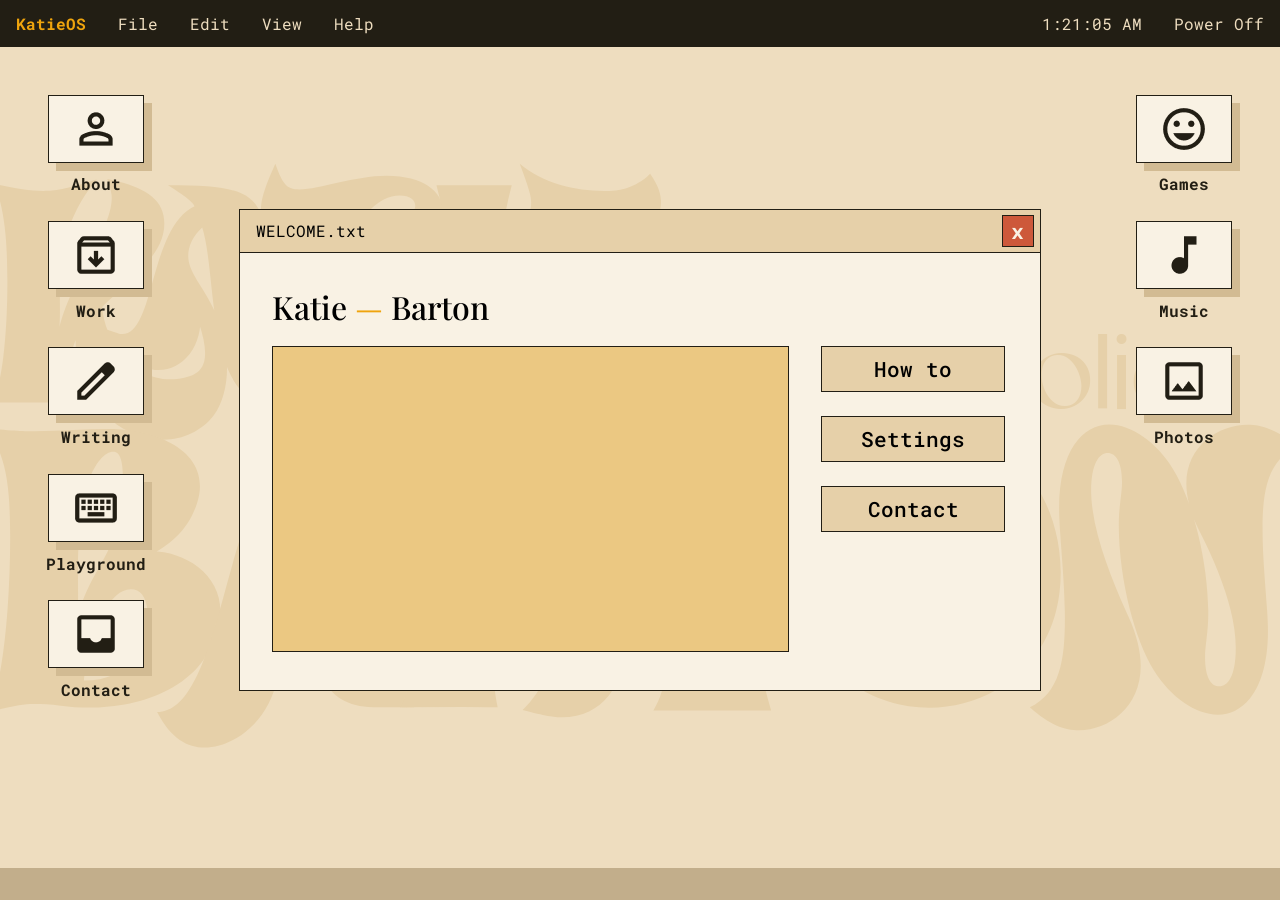
==== commit 754288b9: "playground testing" ====
--- a/index.html
+++ b/index.html
@@ -1782,7 +1782,42 @@
       <button class="close-button" id="close-playground-dialog-btn">x</button>
     </div>
     <div class="dialog-content">
-      <h1>WIP</h1>
+      <h2>Explore the Playground!</h2>
+      <p>Explore all the other assorted designs, passion projects, and messy experiments I've created. Click on any
+        element to
+        view it in another window and learn more about it!</p>
+      <hr>
+      <h4>Character Motion Design</h4>
+      <div class="playground-grid">
+        <div class="playground-row">
+          <div class="playground-container">
+            <img src="images/jay - crazy.gif">
+          </div>
+          <div class="playground-container">
+            <img src="images/Kian Stone - Til the World Ends.gif">
+          </div>
+        </div>
+        <div class="playground-row">
+          <div class="playground-container">
+            <img src="images/chip zombieboy.gif">
+          </div>
+          <div class="playground-container">
+            <img src="images/THE LOVERS - V.A.N.gif">
+          </div>
+        </div>
+        <!-- <hr>
+        <h4>Graphic Design</h4>
+        <div class="playground-row">
+          <div class="playground-container">
+            <img src="images/Killing_Line_Logo-01.png">
+          </div>
+          <div class="playground-container"></div>
+        </div>
+        <div class="playground-row">
+          <div class="playground-container"></div>
+          <div class="playground-container"></div>
+        </div> -->
+      </div>
     </div>
   </dialog>
 
--- a/style2.css
+++ b/style2.css
@@ -181,7 +181,8 @@
   border: 0.1rem solid #221e14;
   z-index: 3;
   position: fixed;
-  overflow: scroll;
+  overflow-x: hidden;
+  overflow-y: scroll;
   overscroll-behavior: none;
   position: fixed;
   margin: 0;
@@ -240,6 +241,11 @@
 #music-dialog {
   width: 36rem;
   height: 19rem;
+}
+
+#playground-dialog {
+  width: 40rem;
+  height: 51rem;
 }
 
 .logline {
@@ -610,9 +616,10 @@
 
 .contact-btns-container {
   display: flex;
-  justify-content: flex-start;
+  justify-content: space-between;
   margin: 0.5rem 2rem 1rem 2rem;
   gap: 1rem;
+  width: 30rem;
 }
 
 .contact-info-btn {
@@ -641,6 +648,31 @@
 }
 
 .phone-btn {
-  width: 28.8rem;
+  width: 30rem;
   margin: 0.5rem 2rem 1rem 2rem;
 }
+
+.playground-grid {
+  display: flex;
+  justify-content: center;
+  flex-direction: column;
+}
+
+.playground-row {
+  display: flex;
+  justify-content: space-between;
+  margin: 1rem;
+}
+
+.playground-container {
+  width: 15rem;
+  height: 15rem;
+  overflow: hidden;
+}
+
+.playground-container img {
+  width: 100%;
+  height: 100%;
+  object-fit: cover;
+  object-position: center;
+}
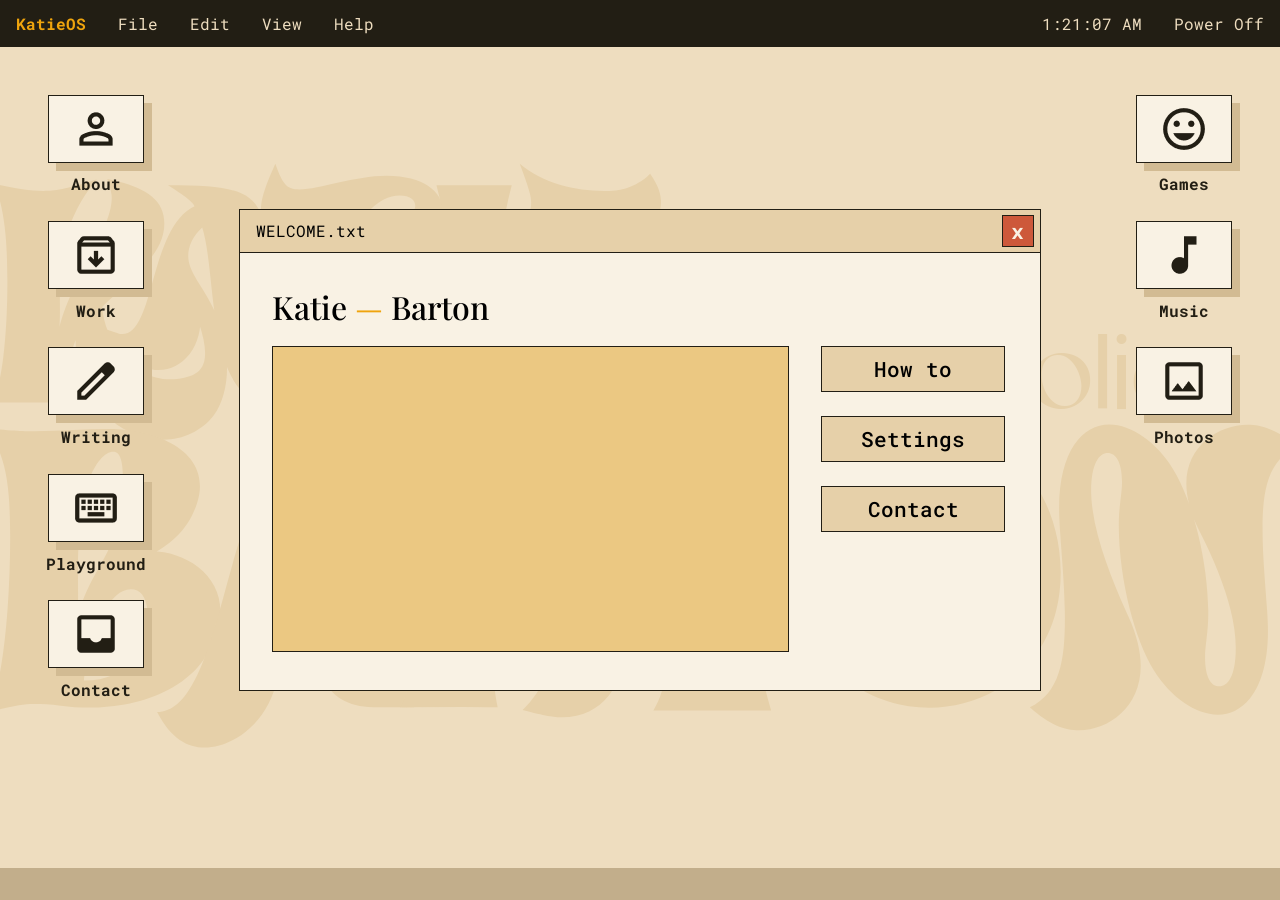
==== commit a8f0da95: "music player added" ====
--- a/index.html
+++ b/index.html
@@ -1787,7 +1787,15 @@
         element to
         view it in another window and learn more about it!</p>
       <hr>
-      <h4>Character Motion Design</h4>
+      <h4 style="margin: .5rem 0; font-size:larger;">Character Motion Design</h4>
+      <div class="info-containers">
+        <button class="info-container">
+          <h3 class="info-container-tool">Adobe Creative Suite</h3>
+        </button>
+        <button class="info-container">
+          <h3 class="info-container-tool">Blender</h3>
+        </button>
+      </div>
       <div class="playground-grid">
         <div class="playground-row">
           <div class="playground-container">
--- a/style2.css
+++ b/style2.css
@@ -245,7 +245,7 @@
 
 #playground-dialog {
   width: 40rem;
-  height: 51rem;
+  height: 53rem;
 }
 
 .logline {
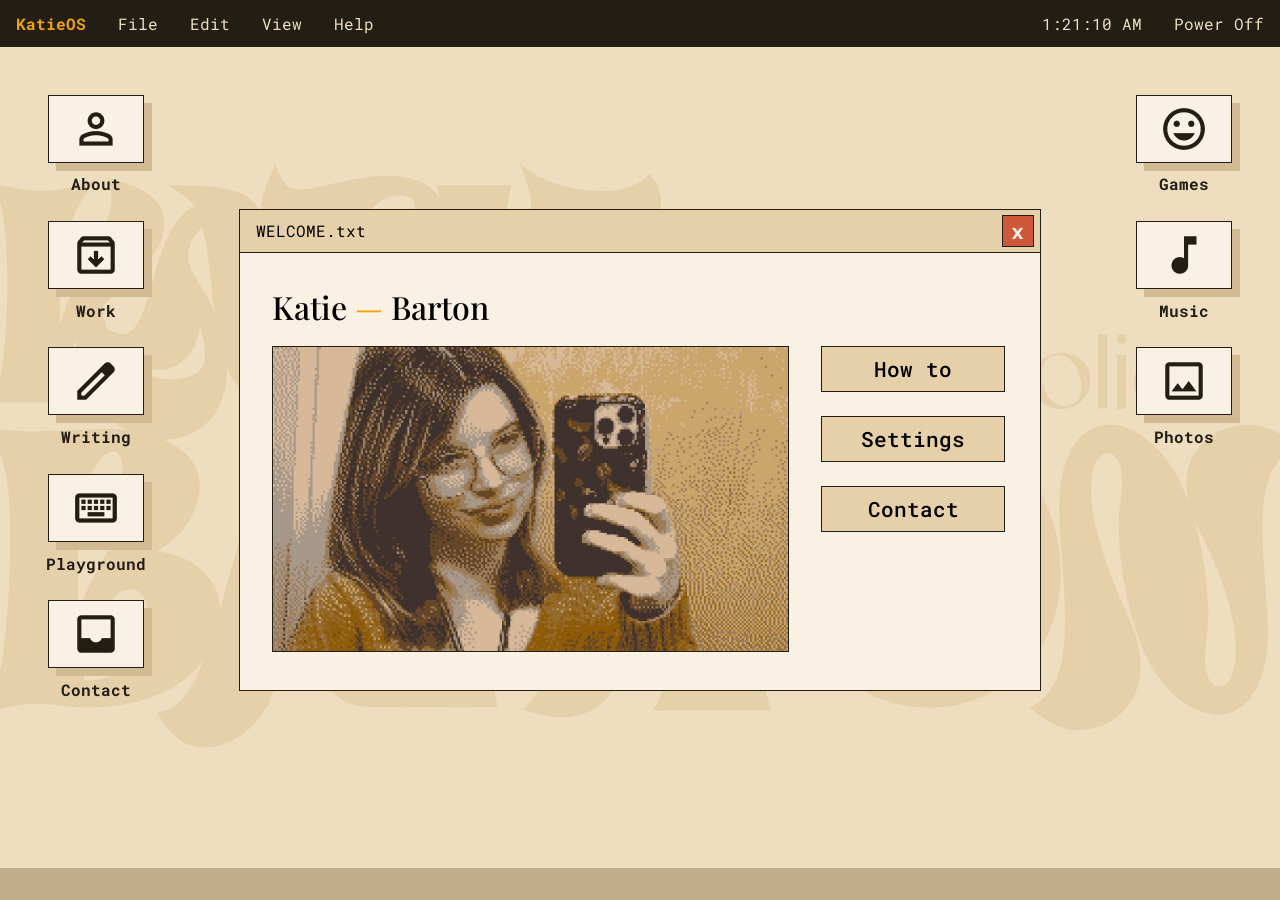
==== commit abb47c93: "photo album added" ====
--- a/index.html
+++ b/index.html
@@ -102,7 +102,9 @@
       <h2>Katie <span style="color: #EFA40D; font-weight: 500;">—</span> Barton</h2>
       <br>
       <div class="dialog-columns">
-        <div class="image-placeholder"></div>
+        <div class="image-placeholder">
+          <img src="images/IMG_8531-dithered.jpg" id="about-image">
+        </div>
         <div class="button-column">
           <button id="open-how-to-dialog-btn">How to</button>
           <button>Settings</button>
@@ -136,7 +138,7 @@
       <p style="font-size:larger;"><b>Right side</b></p>
       <ul class="dialog-list">
         <li><b>GAMES:</b> (WIP)</li>
-        <li><b>MUSIC:</b> (WIP) Listen to some of the songs that helped me make this portfolio!</li>
+        <li><b>MUSIC:</b> Listen to some of the songs that helped me make this portfolio!</li>
         <li><b>PHOTOS:</b> (WIP) Look at some of my photo gallery and see what I do outside of work</li>
       </ul>
       <br>
@@ -1871,7 +1873,7 @@
       <button class="close-button" id="close-music-dialog-btn">x</button>
     </div>
     <div class="music-player-content">
-      <!-- <div class="display-screen">
+      <div class="display-screen">
         <div class="display-screen-text">
           <h3 id="song-title">The Art of Suffering</h3>
           <h4 id="artist-name">Dead Poet Society</h4>
@@ -1896,9 +1898,10 @@
           <img src="icons/skip_next_filled.png" alt="skip to next">
         </button>
       </div>
-      <div id="progress-bar"></div>
-    </div> -->
-      <h1>WIP</h1>
+      <div id="progress-bar">
+        <div id="progress-fill"></div>
+      </div>
+    </div>
   </dialog>
 
   <dialog class="dialog" id="photos-dialog">
@@ -1907,8 +1910,47 @@
       <button class="close-button" id="close-photos-dialog-btn">x</button>
     </div>
     <div class="dialog-content">
-      <h1>WIP</h1>
-    </div>
+      <h2>Katie's Photo Album</h2>
+      <p>Take a sneak peak into my life and all the things I like to do outside of work</p>
+      <hr>
+      <div class="playground-grid">
+        <div class="playground-row">
+          <div class="playground-container">
+            <img src="images/instappa-post-DPeIckTgH4-YE2xhtfTyAj705pcoReoJBHs9Yc0-2.jpg">
+          </div>
+          <div class="playground-container">
+            <img src="images/instappa-post-DY5VTZdm6qVS3uEurpU97BUiwE1zdsMIOA5ZrE0-1.jpg">
+          </div>
+        </div>
+
+        <div class="playground-row">
+          <div class="playground-container">
+            <img src="images\instappa-post-DPeIckTgH4-YE2xhtfTyAj705pcoReoJBHs9Yc0-4.jpg">
+          </div>
+          <div class="playground-container">
+            <img src="images/instappa-post-DY5VTZdm6qVS3uEurpU97BUiwE1zdsMIOA5ZrE0-16.jpg">
+          </div>
+        </div>
+
+        <div class="playground-row">
+          <div class="playground-container">
+            <img src="images\instappa-post-DPeIckTgH4-YE2xhtfTyAj705pcoReoJBHs9Yc0-12.jpg">
+          </div>
+          <div class="playground-container">
+            <img src="images\instappa-post-DJwwA1WRNJBzjNwFdCi85bik4FvRuXuQqbUygI0-4.jpg">
+          </div>
+        </div>
+
+        <div class="playground-row">
+          <div class="playground-container">
+            <img src="images\instappa-post-DcwGaauINgI-9.jpg">
+          </div>
+          <div class="playground-container">
+            <img src="images\instappa-post-DcbSxUhjlHc-4.jpg">
+          </div>
+        </div>
+
+      </div>
   </dialog>
 
   <div class="footer"></div>
--- a/style2.css
+++ b/style2.css
@@ -248,6 +248,11 @@
   height: 53rem;
 }
 
+#photos-dialog {
+  width: 40rem;
+  height: 47.4rem;
+}
+
 .logline {
   font-weight: 800;
 }
@@ -338,6 +343,14 @@
   background-color: #ebc882;
   height: 19rem;
   width: 70%;
+  overflow: hidden;
+}
+
+#about-image {
+  height: 100%;
+  width: 100%;
+  object-fit: cover;
+  object-position: center;
 }
 
 .button-column {
@@ -612,6 +625,16 @@
   background-color: #221e14;
   height: 1rem;
   width: 100%;
+  position: relative;
+  overflow: hidden;
+  border: 1.5px solid #221e14;
+}
+
+#progress-fill {
+  background-color: #efa40d;
+  height: 100%;
+  width: 0%;
+  transition: width 0.1s linear;
 }
 
 .contact-btns-container {
@@ -648,7 +671,7 @@
 }
 
 .phone-btn {
-  width: 30rem;
+  width: 28.8rem;
   margin: 0.5rem 2rem 1rem 2rem;
 }
 
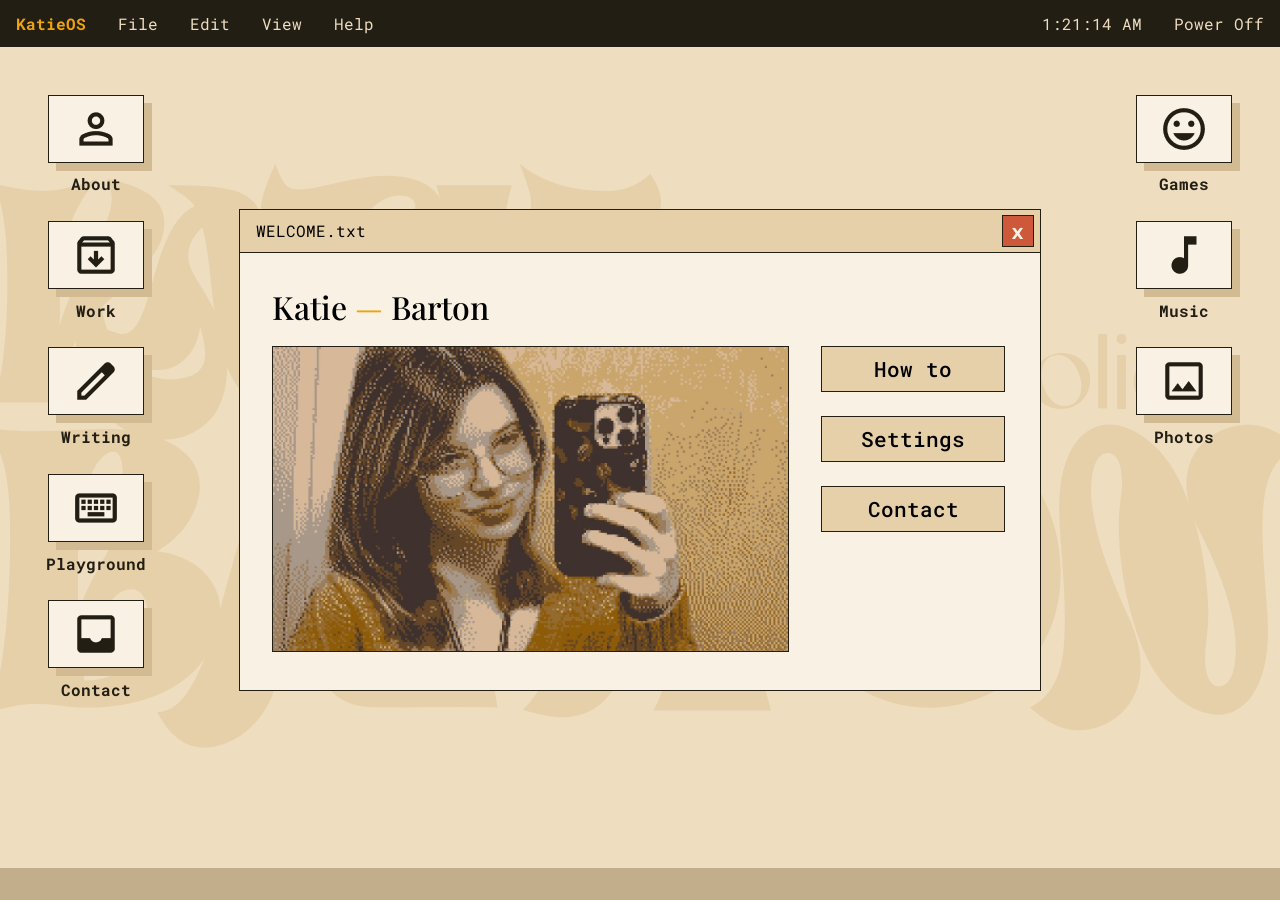
==== commit 674f6074: "about update" ====
--- a/index.html
+++ b/index.html
@@ -177,51 +177,52 @@
 
       <br>
 
-      <div class="skills-container">
-        <div class="skills-header">
-          <h3 style="color: #221e14;">TOOL PROFICIENCIES</h3>
-        </div>
-        <div class="skills-content">
-          <ul class="skills-list">
-            <li>Adobe Creative Suite</li>
-            <li>TouchDesigner</li>
-            <li>NotchLC</li>
-            <li>Figma</li>
-            <li>Unity</li>
-          </ul>
-          <ul class="skills-list">
-            <li>VS Code</li>
-            <li>Git/Github</li>
-            <li>Tableau</li>
-            <li>Google Workspace</li>
-            <li>Microsoft Office Suite</li>
-          </ul>
-        </div>
-      </div>
-
-      <br>
-
-      <div class="skills-container">
-        <div class="skills-header">
-          <h3 style="color: #221e14;">MY SKILLS</h3>
-        </div>
-        <div class="skills-content">
-          <ul class="skills-list">
-            <li>Visual Design</li>
-            <li>Motion Design</li>
-            <li>Interaction Design</li>
-            <li>User Experience</li>
-            <li>Usability Testing</li>
-          </ul>
-          <ul class="skills-list">
-            <li>HTML, CSS, JS, and Python</li>
-            <li>Research</li>
-            <li>Interviewing and Surveying</li>
-            <li>Presenting, Teaching, and Consulting</li>
-            <li>Writing</li>
-          </ul>
-        </div>
-      </div>
+      <div class="skills-container-column">
+        <div class="skills-container">
+          <div class="skills-header">
+            <h3 style="color: #221e14;">TOOL PROFICIENCIES</h3>
+          </div>
+          <div class="skills-content">
+            <ul class="skills-list">
+              <li>Adobe Creative Suite</li>
+              <li>TouchDesigner</li>
+              <li>NotchLC</li>
+              <li>Figma</li>
+              <li>Unity</li>
+            </ul>
+            <ul class="skills-list">
+              <li>VS Code</li>
+              <li>Git/Github</li>
+              <li>Tableau</li>
+              <li>Google Workspace</li>
+              <li>Microsoft Office Suite</li>
+            </ul>
+          </div>
+        </div>
+
+        <div class="skills-container">
+          <div class="skills-header">
+            <h3 style="color: #221e14;">MY SKILLS</h3>
+          </div>
+          <div class="skills-content">
+            <ul class="skills-list">
+              <li>Visual Design</li>
+              <li>Motion Design</li>
+              <li>Interaction Design</li>
+              <li>User Experience</li>
+              <li>Usability Testing</li>
+            </ul>
+            <ul class="skills-list">
+              <li>HTML, CSS, JS, and Python</li>
+              <li>Research</li>
+              <li>Interviewing and Surveying</li>
+              <li>Presenting, Teaching, and Consulting</li>
+              <li>Writing</li>
+            </ul>
+          </div>
+        </div>
+      </div>
+
     </div>
   </dialog>
 
--- a/style2.css
+++ b/style2.css
@@ -205,8 +205,8 @@
 }
 
 #about-dialog {
-  width: 30rem;
-  height: 30rem;
+  width: 60rem;
+  height: 48rem;
 }
 
 #work-dialog {
@@ -395,6 +395,13 @@
   margin: 1rem;
 }
 
+.skills-container-column {
+  display: flex;
+  flex-direction: row;
+  justify-content: space-between;
+  gap: 3rem;
+}
+
 .skills-container {
   border: 0.1rem solid #221e14;
 }
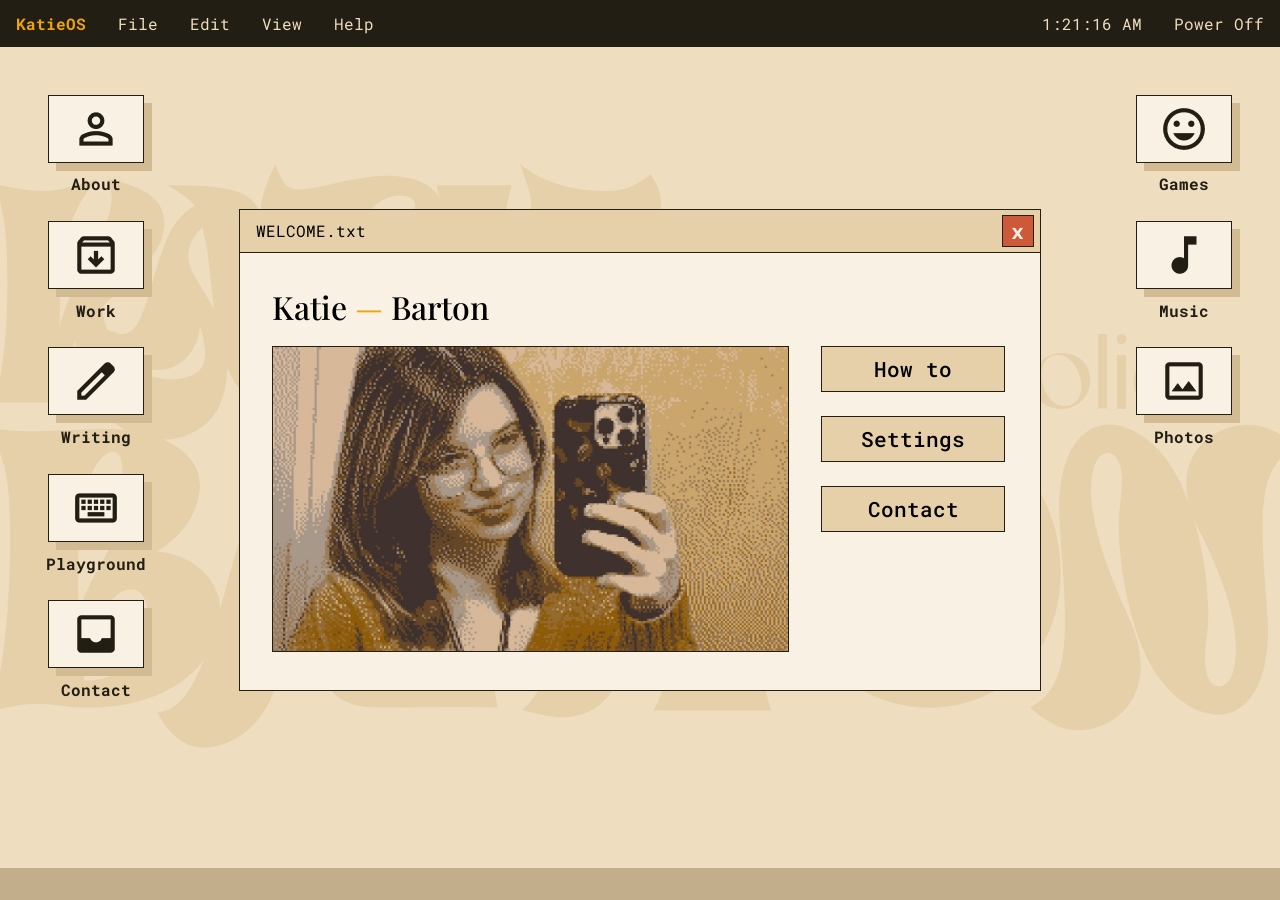
==== commit ee43fbe7: "menu bar fix" ====
--- a/index.html
+++ b/index.html
@@ -19,7 +19,7 @@
       <li class="menu-bar-text"><a href="#">File</a></li>
       <li class="menu-bar-text"><a href="#">Edit</a></li>
       <li class="menu-bar-text"><a href="#">View</a></li>
-      <li class="menu-bar-text"><a href="#" id="open-welcome-dialog-btn">Help</a></li>
+      <li class="menu-bar-text"><a href="#" id="open-how-to-dialog-btn">Help</a></li>
     </ul>
     <ul class="menu-bar-right">
       <li class="menu-bar-text"><span id="clock"></span></li>
@@ -129,7 +129,7 @@
         <li><b>ABOUT:</b> Learn who I am, what I do, and what I care about</li>
         <li><b>WORK:</b> Read case studies on my motion design, ui/ux, and web development work</li>
         <li><b>WRITING:</b> Read short stories, research projects, and other pieces I've written</li>
-        <li><b>PLAYGROUND:</b> (WIP) Watch lyric videos or animated music videos made for social media or look at other
+        <li><b>PLAYGROUND:</b> Watch lyric videos or animated music videos made for social media or look at other
           web
           development projects made for fun</li>
         <li><b>CONTACT:</b> Find my socials, email, phone number, and other ways to reach me</li>
@@ -139,7 +139,7 @@
       <ul class="dialog-list">
         <li><b>GAMES:</b> (WIP)</li>
         <li><b>MUSIC:</b> Listen to some of the songs that helped me make this portfolio!</li>
-        <li><b>PHOTOS:</b> (WIP) Look at some of my photo gallery and see what I do outside of work</li>
+        <li><b>PHOTOS:</b> Look at some of my photo gallery and see what I do outside of work</li>
       </ul>
       <br>
       <p style="font-size:larger;"><b>Top header</b></p>
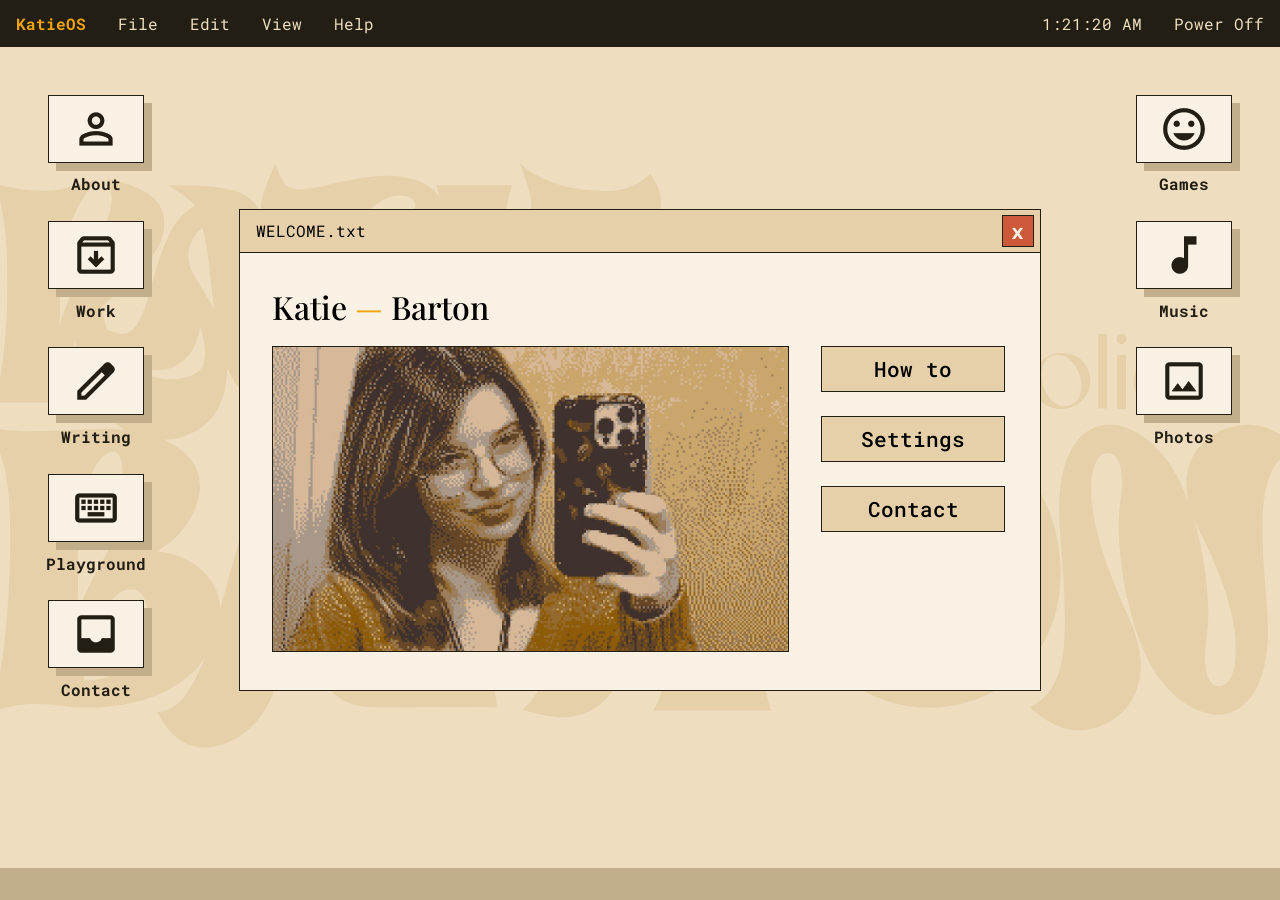
==== commit f446dc74: "minor fixes and adjustments" ====
--- a/index.html
+++ b/index.html
@@ -18,7 +18,7 @@
       <li class="menu-bar-text menu-os">KatieOS</li>
       <li class="menu-bar-text"><a href="#">File</a></li>
       <li class="menu-bar-text"><a href="#">Edit</a></li>
-      <li class="menu-bar-text"><a href="#">View</a></li>
+      <li class="menu-bar-text"><a href="#" id="open-view-dialog-btn">View</a></li>
       <li class="menu-bar-text"><a href="#" id="open-how-to-dialog-btn">Help</a></li>
     </ul>
     <ul class="menu-bar-right">
@@ -106,8 +106,8 @@
           <img src="images/IMG_8531-dithered.jpg" id="about-image">
         </div>
         <div class="button-column">
-          <button id="open-how-to-dialog-btn">How to</button>
-          <button>Settings</button>
+          <button id="open-how-to-dialog-btn-1">How to</button>
+          <button id="open-view-dialog-btn-1">Settings</button>
           <button id="open-contact-dialog-btn-2">Contact</button>
         </div>
       </div>
@@ -1781,11 +1781,12 @@
 
   <dialog class="dialog" id="playground-dialog">
     <div class="dialog-header" id="playground-dialog-header">
-      <h1 class="dialog-title">PLAYGROUND.txt</h1>
+      <h1 class="dialog-title">PLAYGROUND.exe</h1>
       <button class="close-button" id="close-playground-dialog-btn">x</button>
     </div>
     <div class="dialog-content">
       <h2>Explore the Playground!</h2>
+      <h3>BROWSE ALL MY ASSORTED PROJECTS</h3>
       <p>Explore all the other assorted designs, passion projects, and messy experiments I've created. Click on any
         element to
         view it in another window and learn more about it!</p>
@@ -1840,7 +1841,7 @@
     </div>
     <div class="dialog-content">
       <h2>Let's chat!</h2>
-      <h3>Pick a channel below to reach me</h3>
+      <h3>PICK A CHANNEL BELOW TO REACH ME</h3>
     </div>
     <div class="contact-btns-container">
       <a class="contact-info-btn email-btn" href="mailto:katiebarton4455@gmail.com">
@@ -1860,7 +1861,7 @@
 
   <dialog class="dialog" id="games-dialog">
     <div class="dialog-header" id="games-dialog-header">
-      <h1 class="dialog-title">GAMES.txt</h1>
+      <h1 class="dialog-title">GAMES.exe</h1>
       <button class="close-button" id="close-games-dialog-btn">x</button>
     </div>
     <div class="dialog-content">
@@ -1870,14 +1871,14 @@
 
   <dialog class="dialog" id="music-dialog">
     <div class="dialog-header" id="music-dialog-header">
-      <h1 class="dialog-title">MUSIC.txt</h1>
+      <h1 class="dialog-title">MUSIC.exe</h1>
       <button class="close-button" id="close-music-dialog-btn">x</button>
     </div>
     <div class="music-player-content">
       <div class="display-screen">
         <div class="display-screen-text">
-          <h3 id="song-title">The Art of Suffering</h3>
-          <h4 id="artist-name">Dead Poet Society</h4>
+          <h3 id="song-title">Plague Accomodations</h3>
+          <h4 id="artist-name">Thank You Scientist</h4>
         </div>
         <div class="soundbars">
         </div>
@@ -1907,12 +1908,13 @@
 
   <dialog class="dialog" id="photos-dialog">
     <div class="dialog-header" id="photos-dialog-header">
-      <h1 class="dialog-title">PHOTOS.txt</h1>
+      <h1 class="dialog-title">PHOTOS.exe</h1>
       <button class="close-button" id="close-photos-dialog-btn">x</button>
     </div>
     <div class="dialog-content">
       <h2>Katie's Photo Album</h2>
-      <p>Take a sneak peak into my life and all the things I like to do outside of work</p>
+      <h3>MY LIFE OUTSIDE WORK</h3>
+      <p>Take a sneak peak into my life and all the things I like to do away from my desk!</p>
       <hr>
       <div class="playground-grid">
         <div class="playground-row">
@@ -1954,4 +1956,24 @@
       </div>
   </dialog>
 
+  <dialog class="dialog" id="view-dialog">
+    <div class="dialog-header" id="view-dialog-header">
+      <h1 class="dialog-title">VIEW.exe</h1>
+      <button class="close-button" id="close-view-dialog-btn">x</button>
+    </div>
+    <div class="dialog-content">
+      <h2>View Settings</h2>
+      <h3>ENHANCE YOUR VIEWING EXPERIENCE</h3>
+      <p>Not a fan of the color palette? Feel free to change it here:</p>
+      <div class="view-button-container">
+        <div class="view-button" id="view-classic-btn"></div>
+        <div class="view-button" id="view-dark-btn"></div>
+        <div class="view-button" id="view-light-btn"></div>
+        <div class="view-button" id="view-green-btn"></div>
+      </div>
+      <br><br>
+      <p>Feeling a different background? Take your pick:</p>
+    </div>
+  </dialog>
+
   <div class="footer"></div>
--- a/style2.css
+++ b/style2.css
@@ -8,8 +8,32 @@
   src: url(fonts/mangiola/Mangiola-Regular.ttf) format("truetype");
 }
 
+:root {
+  --primary-color: #e6d0a9;
+  --secondary-color: #eeddbf;
+  --tertiary-color: #c2ae8b;
+  --accent-color: #efa40d;
+  --accent-color-hover: #ffcb63;
+  --accent-secondary-color: #be9b60;
+  --accent-tertiary-color: #b18435;
+
+  --window-primary: #f9f2e4;
+  --window-hover: #f5ead6;
+  --window-active: #e5dccb;
+
+  --darker-primary: #221e14;
+  --darker-primary-hover: #383326;
+  --darker-primary-active: #1e1a12;
+
+  --darker-secondary: #100d07;
+
+  --close-btn-accent: #cd583a;
+  --close-btn-accent-hover: #e67255;
+  --close-btn-accent-active: #993b23;
+}
+
 body {
-  background-color: #eeddbf;
+  background-color: var(--secondary-color);
   margin: 0;
   padding: 0;
 }
@@ -25,7 +49,7 @@
   margin: 0;
   padding: 0;
   overflow: hidden;
-  background-color: #221e14;
+  background-color: var(--darker-primary);
 }
 
 .menu-bar-text {
@@ -36,7 +60,7 @@
 .menu-bar-text span,
 .menu-os {
   display: block;
-  color: #eeddbf;
+  color: var(--secondary-color);
   text-align: center;
   padding: 0.8rem 1rem;
   text-decoration: none;
@@ -44,16 +68,16 @@
 }
 
 .menu-os {
-  color: #efa40d;
+  color: var(--accent-color);
   font-weight: bolder;
 }
 
 .menu-bar-text a:hover {
-  background-color: #383326;
+  background-color: var(--darker-primary-hover);
 }
 
 .menu-bar-text a:active {
-  background-color: rgb(30, 26, 18);
+  background-color: var(--darker-primary-active);
   transform: translateY(0.1rem);
 }
 
@@ -61,7 +85,7 @@
   display: flex;
   width: 100%;
   justify-content: space-between;
-  background-color: #221e14;
+  background-color: var(--darker-primary);
 }
 
 .menu-bar-left {
@@ -73,7 +97,7 @@
 }
 
 .footer {
-  background-color: #c2ae8b;
+  background-color: var(--tertiary-color);
   padding: 1rem;
   width: 100%;
   position: fixed;
@@ -92,7 +116,7 @@
 #katie {
   font-family: "Lostar";
   font-size: 18rem;
-  color: #e6d0a9;
+  color: var(--primary-color);
   padding: 0;
   margin: 0;
 }
@@ -100,7 +124,7 @@
 #barton {
   font-family: "Lostar";
   font-size: 23rem;
-  color: #e6d0a9;
+  color: var(--primary-color);
   padding: 0;
   margin: 0;
 }
@@ -108,7 +132,7 @@
 #portfolio {
   font-family: "Mangiola";
   font-size: 7rem;
-  color: #e6d0a9;
+  color: var(--primary-color);
   padding-bottom: 4rem;
   margin: 0;
 }
@@ -153,14 +177,14 @@
 }
 
 .icon-container:active .icon {
-  background-color: #e4dac9;
+  background-color: var(--secondary-color);
   transform: translateY(0.2rem);
 }
 
 .icon {
-  border: 0.1rem solid #221e14;
-  background-color: #f9f2e4;
-  box-shadow: 0.5rem 0.5rem 0 #d2bb93;
+  border: 0.1rem solid var(--darker-primary);
+  background-color: var(--window-primary);
+  box-shadow: 0.5rem 0.5rem 0 var(--tertiary-color);
   display: flex;
   justify-content: center;
   padding: 0.5rem 0;
@@ -169,7 +193,7 @@
 .icon-title {
   font-family: "Roboto Mono", monospace;
   align-self: center;
-  color: #221e14;
+  color: var(--darker-primary);
   font-size: 1rem;
 }
 
@@ -177,8 +201,8 @@
   border: none;
   padding: 0;
   margin: auto;
-  background-color: #f9f2e4;
-  border: 0.1rem solid #221e14;
+  background-color: var(--window-primary);
+  border: 0.1rem solid var(--darker-primary);
   z-index: 3;
   position: fixed;
   overflow-x: hidden;
@@ -204,6 +228,11 @@
   height: 40rem;
 }
 
+#view-dialog {
+  width: 30rem;
+  height: 40rem;
+}
+
 #about-dialog {
   width: 60rem;
   height: 48rem;
@@ -261,8 +290,8 @@
   position: sticky;
   top: 0;
   z-index: 4;
-  background-color: #e6d0a9;
-  border-bottom: 0.1rem solid #221e14;
+  background-color: var(--primary-color);
+  border-bottom: 0.1rem solid var(--darker-primary);
   height: 2.6rem;
   display: flex;
   justify-content: space-between;
@@ -295,20 +324,20 @@
   font-family: "Roboto Mono", monospace;
   font-weight: 800;
   font-size: 1.3rem;
-  color: #f9f2e4;
-  background-color: #cd583a;
-  border: 0.1rem solid #221e14;
+  color: var(--window-primary);
+  background-color: var(--close-btn-accent);
+  border: 0.1rem solid var(--darker-primary);
   box-sizing: border-box;
   margin-right: 0.4rem;
 }
 
 .close-button:hover {
-  background-color: #e67255;
+  background-color: var(--close-btn-accent-hover);
   cursor: pointer;
 }
 
 .close-button:active {
-  background-color: #993b23;
+  background-color: var(--close-btn-accent-active);
   transform: translateY(0.1rem);
 }
 
@@ -324,7 +353,7 @@
   font-family: "Roboto Mono", monospace;
   font-size: 0.8rem;
   font-weight: 400;
-  color: #be9b60;
+  color: var(--accent-secondary-color);
   margin: 0;
   padding: 0;
 }
@@ -339,8 +368,8 @@
 }
 
 .image-placeholder {
-  border: 0.1rem solid #221e14;
-  background-color: #ebc882;
+  border: 0.1rem solid var(--darker-primary);
+  background-color: var(--accent-secondary-color);
   height: 19rem;
   width: 70%;
   overflow: hidden;
@@ -369,18 +398,18 @@
   display: flex;
   justify-content: center;
   align-items: center;
-  border: 0.1rem solid #221e14;
-  background-color: #e6d0a9;
+  border: 0.1rem solid var(--darker-primary);
+  background-color: var(--primary-color);
   padding: 0.5rem;
 }
 
 button:hover {
-  background-color: #c8ae80;
+  background-color: var(--secondary-color);
   cursor: pointer;
 }
 
 button:active {
-  background-color: #cbb388;
+  background-color: var(--tertiary-color);
   transform: translateY(0.1rem);
 }
 
@@ -388,7 +417,7 @@
 .dialog-list li {
   font-family: "Roboto Mono", monospace;
   font-size: 1rem;
-  color: #221e14;
+  color: var(--darker-primary);
 }
 
 .dialog-list li {
@@ -403,12 +432,12 @@
 }
 
 .skills-container {
-  border: 0.1rem solid #221e14;
+  border: 0.1rem solid var(--darker-primary);
 }
 
 .skills-header {
-  border-bottom: 0.1rem solid #221e14;
-  background-color: #e6d0a9;
+  border-bottom: 0.1rem solid var(--darker-primary);
+  background-color: var(--primary-color);
   padding: 0.5rem;
 }
 
@@ -420,14 +449,14 @@
 .skills-list li {
   font-family: "Roboto Mono", monospace;
   font-size: 0.8rem;
-  color: #221e14;
+  color: var(--darker-primary);
 }
 
 .work-content-container {
-  border: 0.1rem solid #221e14;
-  box-shadow: 0.5rem 0.5rem 0 #d2bb93;
+  border: 0.1rem solid var(--darker-primary);
+  box-shadow: 0.5rem 0.5rem 0 var(--tertiary-color);
   margin: 1rem 0 1.5rem 0;
-  background-color: #f9f5ee;
+  background-color: var(--window-primary);
   padding: 0.5rem;
   display: flex;
   flex-direction: column;
@@ -441,11 +470,11 @@
 
 .work-content-container:hover {
   cursor: pointer;
-  background-color: #f8eedd;
+  background-color: var(--window-hover);
 }
 
 .work-content-container:active {
-  background-color: #e5dccb;
+  background-color: var(--window-active);
   transform: translateY(0.1rem);
 }
 
@@ -459,7 +488,7 @@
 .info-container-description {
   font-family: "Roboto Mono", monospace;
   font-size: 0.8rem;
-  color: #be9b60;
+  color: var(--accent-secondary-color);
   font-weight: 400;
 }
 
@@ -471,18 +500,18 @@
 }
 
 .info-container {
-  background-color: #e6d0a9;
-  border: 0.1rem solid #221e14;
+  background-color: var(--primary-color);
+  border: 0.1rem solid var(--darker-primary);
   padding: 0.4rem;
 }
 
 .info-container-tool {
-  color: #221e14;
+  color: var(--darker-primary);
 }
 
 button:hover .info-container-tool {
   text-decoration: underline;
-  color: #100d07;
+  color: var(--darker-secondary);
 }
 
 h6 {
@@ -490,7 +519,7 @@
   margin: 2rem 0 0 0;
   padding: 0;
   font-size: 0.8rem;
-  color: #b18435;
+  color: var(--accent-tertiary-color);
   font-weight: 400;
 }
 
@@ -499,16 +528,16 @@
   padding: 0;
   font-family: "Roboto Mono", monospace;
   font-size: 1.6rem;
-  color: #221e14;
+  color: var(--darker-primary);
   font-weight: 700;
 }
 
 .embed-link {
-  color: #b28332;
+  color: var(--accent-tertiary-color);
 }
 
 .embed-link:hover {
-  color: #f2c679;
+  color: var(--accent-color-hover);
 }
 
 .banner-img-container {
@@ -563,7 +592,7 @@
 
 .dialog-list li {
   font-family: "Roboto Mono", monospace;
-  color: #221e14;
+  color: var(--darker-primary);
 }
 
 .c3-photo1 {
@@ -595,9 +624,13 @@
 
 .display-screen {
   height: 4rem;
-  background: linear-gradient(to bottom, #413d34, #221e14);
-  border: 6px solid #e6d0a9;
-  box-shadow: 0 0 0 0.09rem #221e14;
+  background: linear-gradient(
+    to bottom,
+    var(--darker-primary-hover),
+    var(--darker-primary)
+  );
+  border: 6px solid var(--primary-color);
+  box-shadow: 0 0 0 0.09rem var(--darker-primary);
   padding: 1.5rem 1rem;
 }
 
@@ -616,29 +649,29 @@
 
 #song-title {
   font-family: "Roboto Mono", monospace;
-  color: #efa40d;
+  color: var(--accent-color);
   font-weight: 600;
   font-size: 2rem;
 }
 
 #artist-name {
   font-family: "Roboto Mono", monospace;
-  color: #efa40d;
+  color: var(--accent-color);
   font-weight: 300;
   font-size: 1.2rem;
 }
 
 #progress-bar {
-  background-color: #221e14;
+  background-color: var(--darker-primary);
   height: 1rem;
   width: 100%;
   position: relative;
   overflow: hidden;
-  border: 1.5px solid #221e14;
+  border: 1.5px solid var(--darker-primary);
 }
 
 #progress-fill {
-  background-color: #efa40d;
+  background-color: var(--accent-color);
   height: 100%;
   width: 0%;
   transition: width 0.1s linear;
@@ -660,8 +693,8 @@
   font-weight: 500;
   justify-content: center;
   align-items: center;
-  border: 0.1rem solid #221e14;
-  background-color: #e6d0a9;
+  border: 0.1rem solid var(--darker-primary);
+  background-color: var(--primary-color);
   display: flex;
   flex-direction: column;
   margin-top: -1rem;
@@ -669,7 +702,7 @@
 }
 
 .contact-info-btn:hover {
-  background-color: #c8ae80;
+  background-color: var(--secondary-color);
   cursor: pointer;
 }
 
@@ -706,3 +739,68 @@
   object-fit: cover;
   object-position: center;
 }
+
+.view-button-container {
+  display: flex;
+  flex-direction: row;
+  justify-content: center;
+  gap: 2rem;
+}
+
+.view-button {
+  width: 4rem;
+  height: 4rem;
+  border: 1.5px solid var(--darker-secondary);
+}
+
+#view-classic-btn {
+  background-color: #e6d0a9;
+}
+
+#view-classic-btn:hover {
+  background-color: #e9d5b5;
+}
+
+#view-classic-btn:active {
+  background-color: #d0b88f;
+  transform: translateY(0.1rem);
+}
+
+#view-light-btn {
+  background-color: #f8eedd;
+}
+
+#view-light-btn:hover {
+  background-color: #fef8ed;
+}
+
+#view-light-btn:active {
+  background-color: #e4dbca;
+  transform: translateY(0.1rem);
+}
+
+#view-dark-btn {
+  background-color: #221e14;
+}
+
+#view-dark-btn:hover {
+  background-color: #342e1f;
+}
+
+#view-dark-btn:active {
+  background-color: #0c0b07;
+  transform: translateY(0.1rem);
+}
+
+#view-green-btn {
+  background-color: #a9e6b0;
+}
+
+#view-green-btn:hover {
+  background-color: #c4ffcb;
+}
+
+#view-green-btn:active {
+  background-color: #90cd97;
+  transform: translateY(0.1rem);
+}
